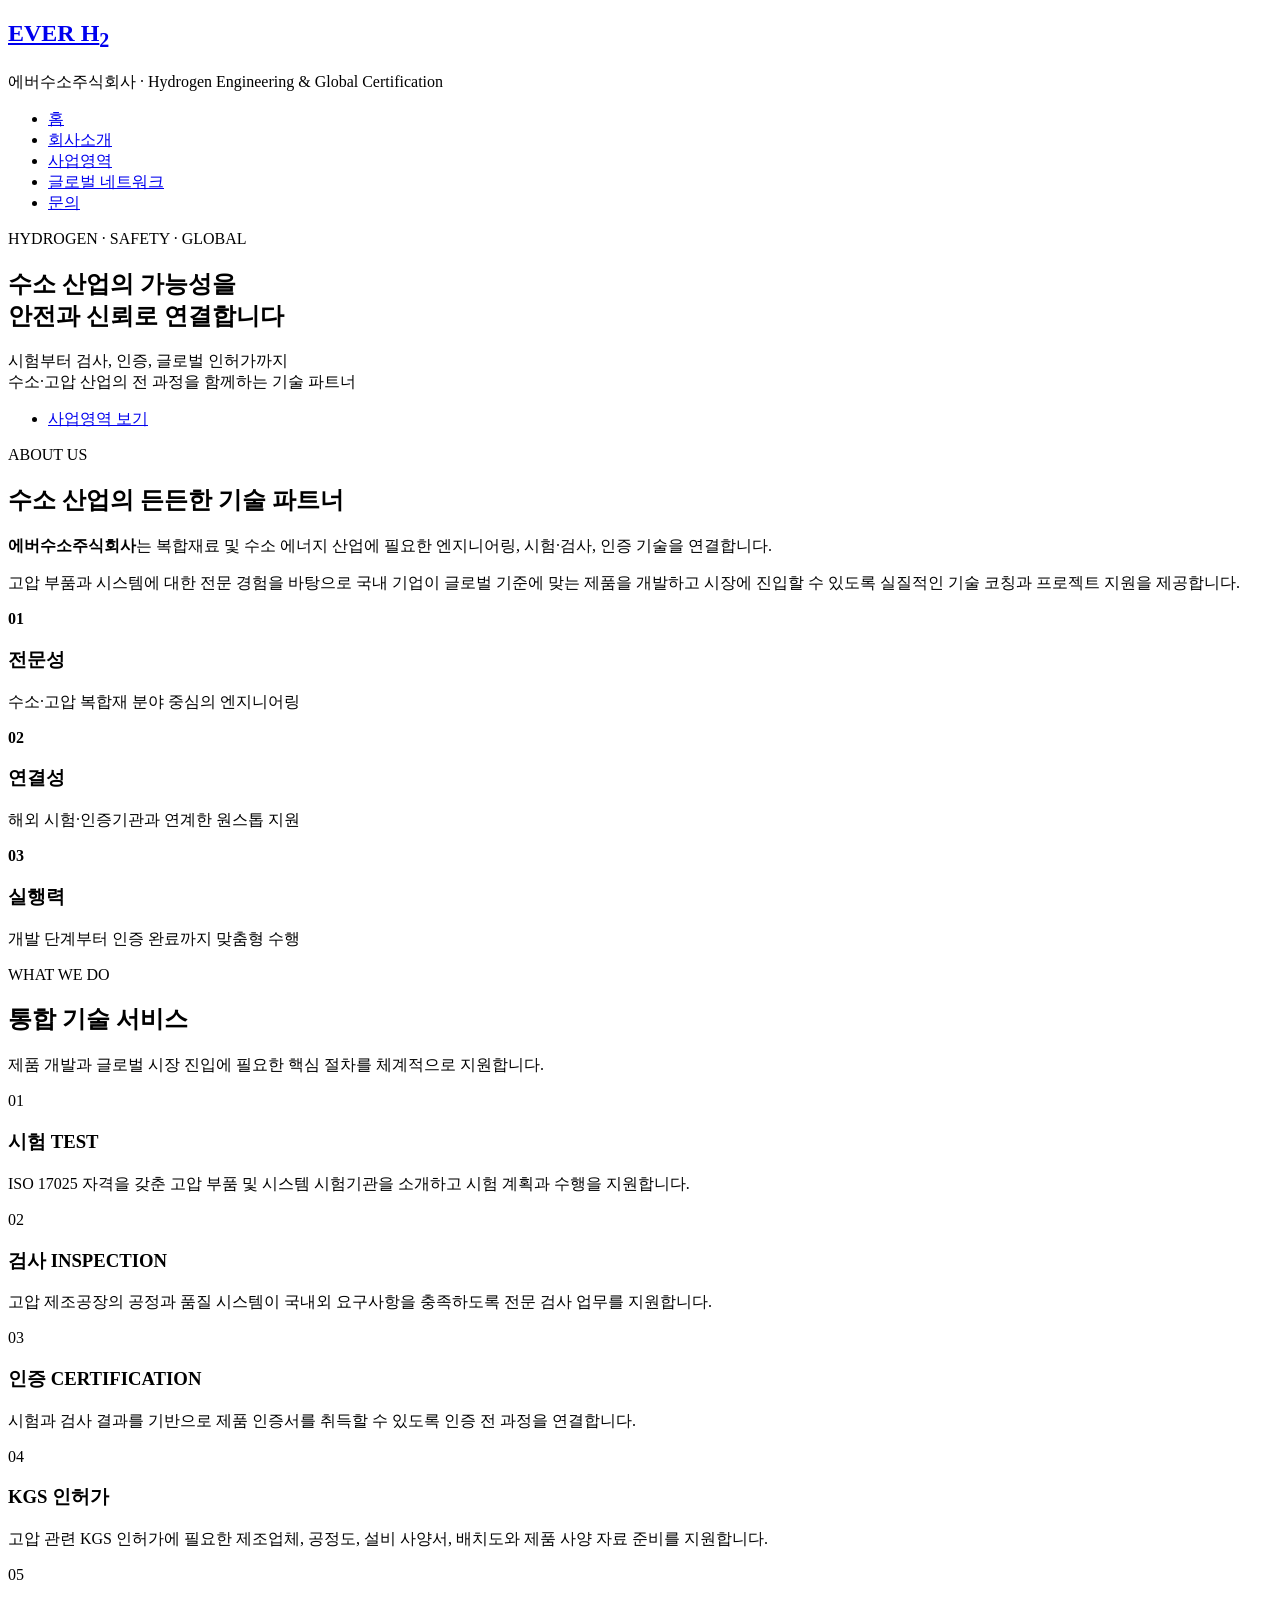
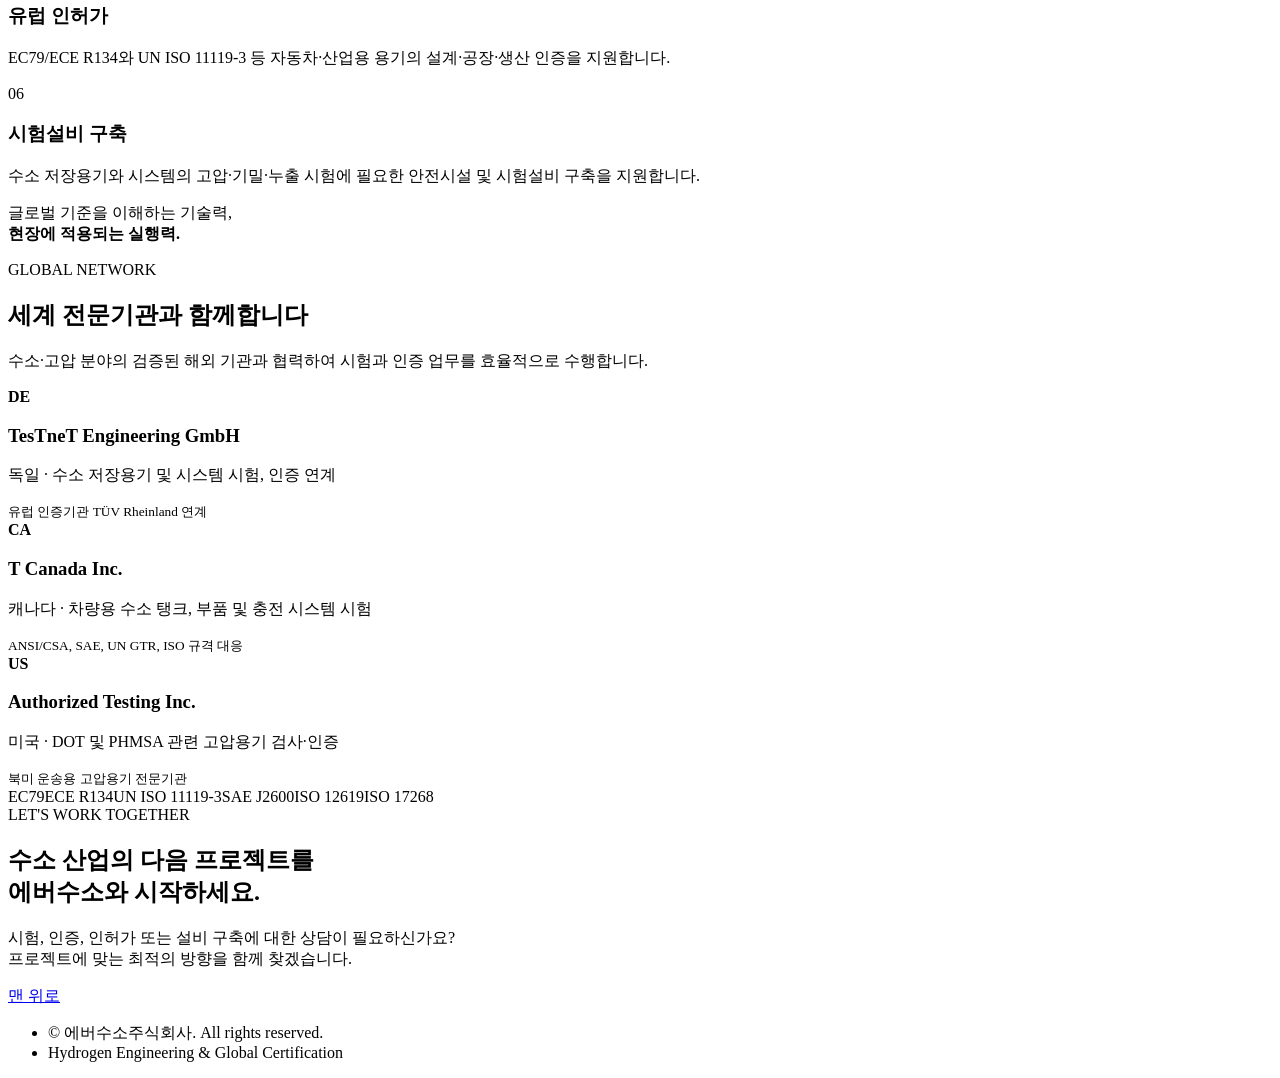
==== index.html @ e8018644 "Add files via upload" ====
<!DOCTYPE HTML>
<html lang="ko">
	<head>
		<title>에버수소주식회사 | 수소 산업 엔지니어링 파트너</title>
		<meta charset="utf-8" />
		<meta name="viewport" content="width=device-width, initial-scale=1, user-scalable=no" />
		<meta name="description" content="에버수소주식회사는 수소 및 고압 복합재 산업의 시험, 검사, 인증과 글로벌 인허가를 지원합니다." />
		<link rel="stylesheet" href="assets/css/main.css" />
		<link rel="stylesheet" href="assets/css/company.css" />
	</head>
	<body class="homepage is-preload">
		<div id="page-wrapper">
			<section id="header">
				<div class="container">
					<h1 id="logo"><a href="index.html">EVER H<sub>2</sub></a></h1>
					<p>에버수소주식회사 · Hydrogen Engineering &amp; Global Certification</p>
					<nav id="nav">
						<ul>
							<li><a class="icon solid fa-home" href="#header"><span>홈</span></a></li>
							<li><a class="icon solid fa-building" href="#about"><span>회사소개</span></a></li>
							<li><a class="icon solid fa-cogs" href="#services"><span>사업영역</span></a></li>
							<li><a class="icon solid fa-globe" href="#partners"><span>글로벌 네트워크</span></a></li>
							<li><a class="icon solid fa-envelope" href="#contact"><span>문의</span></a></li>
						</ul>
					</nav>
					<div class="hero-copy">
						<span class="eyebrow">HYDROGEN · SAFETY · GLOBAL</span>
						<h2>수소 산업의 가능성을<br /><strong>안전과 신뢰</strong>로 연결합니다</h2>
						<p>시험부터 검사, 인증, 글로벌 인허가까지<br />수소·고압 산업의 전 과정을 함께하는 기술 파트너</p>
						<ul class="actions"><li><a href="#services" class="button icon solid fa-arrow-down">사업영역 보기</a></li></ul>
					</div>
				</div>
			</section>

			<section id="about" class="company-section">
				<div class="container">
					<header class="section-title"><span>ABOUT US</span><h2>수소 산업의 든든한 기술 파트너</h2></header>
					<div class="about-grid">
						<div><p class="lead"><strong>에버수소주식회사</strong>는 복합재료 및 수소 에너지 산업에 필요한 엔지니어링, 시험·검사, 인증 기술을 연결합니다.</p><p>고압 부품과 시스템에 대한 전문 경험을 바탕으로 국내 기업이 글로벌 기준에 맞는 제품을 개발하고 시장에 진입할 수 있도록 실질적인 기술 코칭과 프로젝트 지원을 제공합니다.</p></div>
						<div class="value-list">
							<div><strong>01</strong><h3>전문성</h3><p>수소·고압 복합재 분야 중심의 엔지니어링</p></div>
							<div><strong>02</strong><h3>연결성</h3><p>해외 시험·인증기관과 연계한 원스톱 지원</p></div>
							<div><strong>03</strong><h3>실행력</h3><p>개발 단계부터 인증 완료까지 맞춤형 수행</p></div>
						</div>
					</div>
				</div>
			</section>

			<section id="services" class="company-section alt">
				<div class="container">
					<header class="section-title"><span>WHAT WE DO</span><h2>통합 기술 서비스</h2><p>제품 개발과 글로벌 시장 진입에 필요한 핵심 절차를 체계적으로 지원합니다.</p></header>
					<div class="service-grid">
						<article><i class="icon solid fa-flask"></i><span>01</span><h3>시험 TEST</h3><p>ISO 17025 자격을 갖춘 고압 부품 및 시스템 시험기관을 소개하고 시험 계획과 수행을 지원합니다.</p></article>
						<article><i class="icon solid fa-search"></i><span>02</span><h3>검사 INSPECTION</h3><p>고압 제조공장의 공정과 품질 시스템이 국내외 요구사항을 충족하도록 전문 검사 업무를 지원합니다.</p></article>
						<article><i class="icon solid fa-certificate"></i><span>03</span><h3>인증 CERTIFICATION</h3><p>시험과 검사 결과를 기반으로 제품 인증서를 취득할 수 있도록 인증 전 과정을 연결합니다.</p></article>
						<article><i class="icon solid fa-file-signature"></i><span>04</span><h3>KGS 인허가</h3><p>고압 관련 KGS 인허가에 필요한 제조업체, 공정도, 설비 사양서, 배치도와 제품 사양 자료 준비를 지원합니다.</p></article>
						<article><i class="icon solid fa-passport"></i><span>05</span><h3>유럽 인허가</h3><p>EC79/ECE R134와 UN ISO 11119-3 등 자동차·산업용 용기의 설계·공장·생산 인증을 지원합니다.</p></article>
						<article><i class="icon solid fa-industry"></i><span>06</span><h3>시험설비 구축</h3><p>수소 저장용기와 시스템의 고압·기밀·누출 시험에 필요한 안전시설 및 시험설비 구축을 지원합니다.</p></article>
					</div>
				</div>
			</section>

			<section id="banner"><div class="container"><p>글로벌 기준을 이해하는 기술력,<br /><strong>현장에 적용되는 실행력.</strong></p></div></section>

			<section id="partners" class="company-section">
				<div class="container">
					<header class="section-title"><span>GLOBAL NETWORK</span><h2>세계 전문기관과 함께합니다</h2><p>수소·고압 분야의 검증된 해외 기관과 협력하여 시험과 인증 업무를 효율적으로 수행합니다.</p></header>
					<div class="partner-grid">
						<article><b>DE</b><h3>TesTneT Engineering GmbH</h3><p>독일 · 수소 저장용기 및 시스템 시험, 인증 연계</p><small>유럽 인증기관 TÜV Rheinland 연계</small></article>
						<article><b>CA</b><h3>T Canada Inc.</h3><p>캐나다 · 차량용 수소 탱크, 부품 및 충전 시스템 시험</p><small>ANSI/CSA, SAE, UN GTR, ISO 규격 대응</small></article>
						<article><b>US</b><h3>Authorized Testing Inc.</h3><p>미국 · DOT 및 PHMSA 관련 고압용기 검사·인증</p><small>북미 운송용 고압용기 전문기관</small></article>
					</div>
					<div class="standards"><span>EC79</span><span>ECE R134</span><span>UN ISO 11119-3</span><span>SAE J2600</span><span>ISO 12619</span><span>ISO 17268</span></div>
				</div>
			</section>

			<section id="contact">
				<div class="container contact-box">
					<div><span class="eyebrow">LET'S WORK TOGETHER</span><h2>수소 산업의 다음 프로젝트를<br />에버수소와 시작하세요.</h2><p>시험, 인증, 인허가 또는 설비 구축에 대한 상담이 필요하신가요?<br />프로젝트에 맞는 최적의 방향을 함께 찾겠습니다.</p></div>
					<a href="#header" class="button icon solid fa-arrow-up">맨 위로</a>
				</div>
			</section>

			<section id="footer"><div id="copyright" class="container"><ul class="links"><li>&copy; 에버수소주식회사. All rights reserved.</li><li>Hydrogen Engineering &amp; Global Certification</li></ul></div></section>
		</div>
		<script src="assets/js/jquery.min.js"></script><script src="assets/js/jquery.dropotron.min.js"></script><script src="assets/js/browser.min.js"></script><script src="assets/js/breakpoints.min.js"></script><script src="assets/js/util.js"></script><script src="assets/js/main.js"></script>
	</body>
</html>
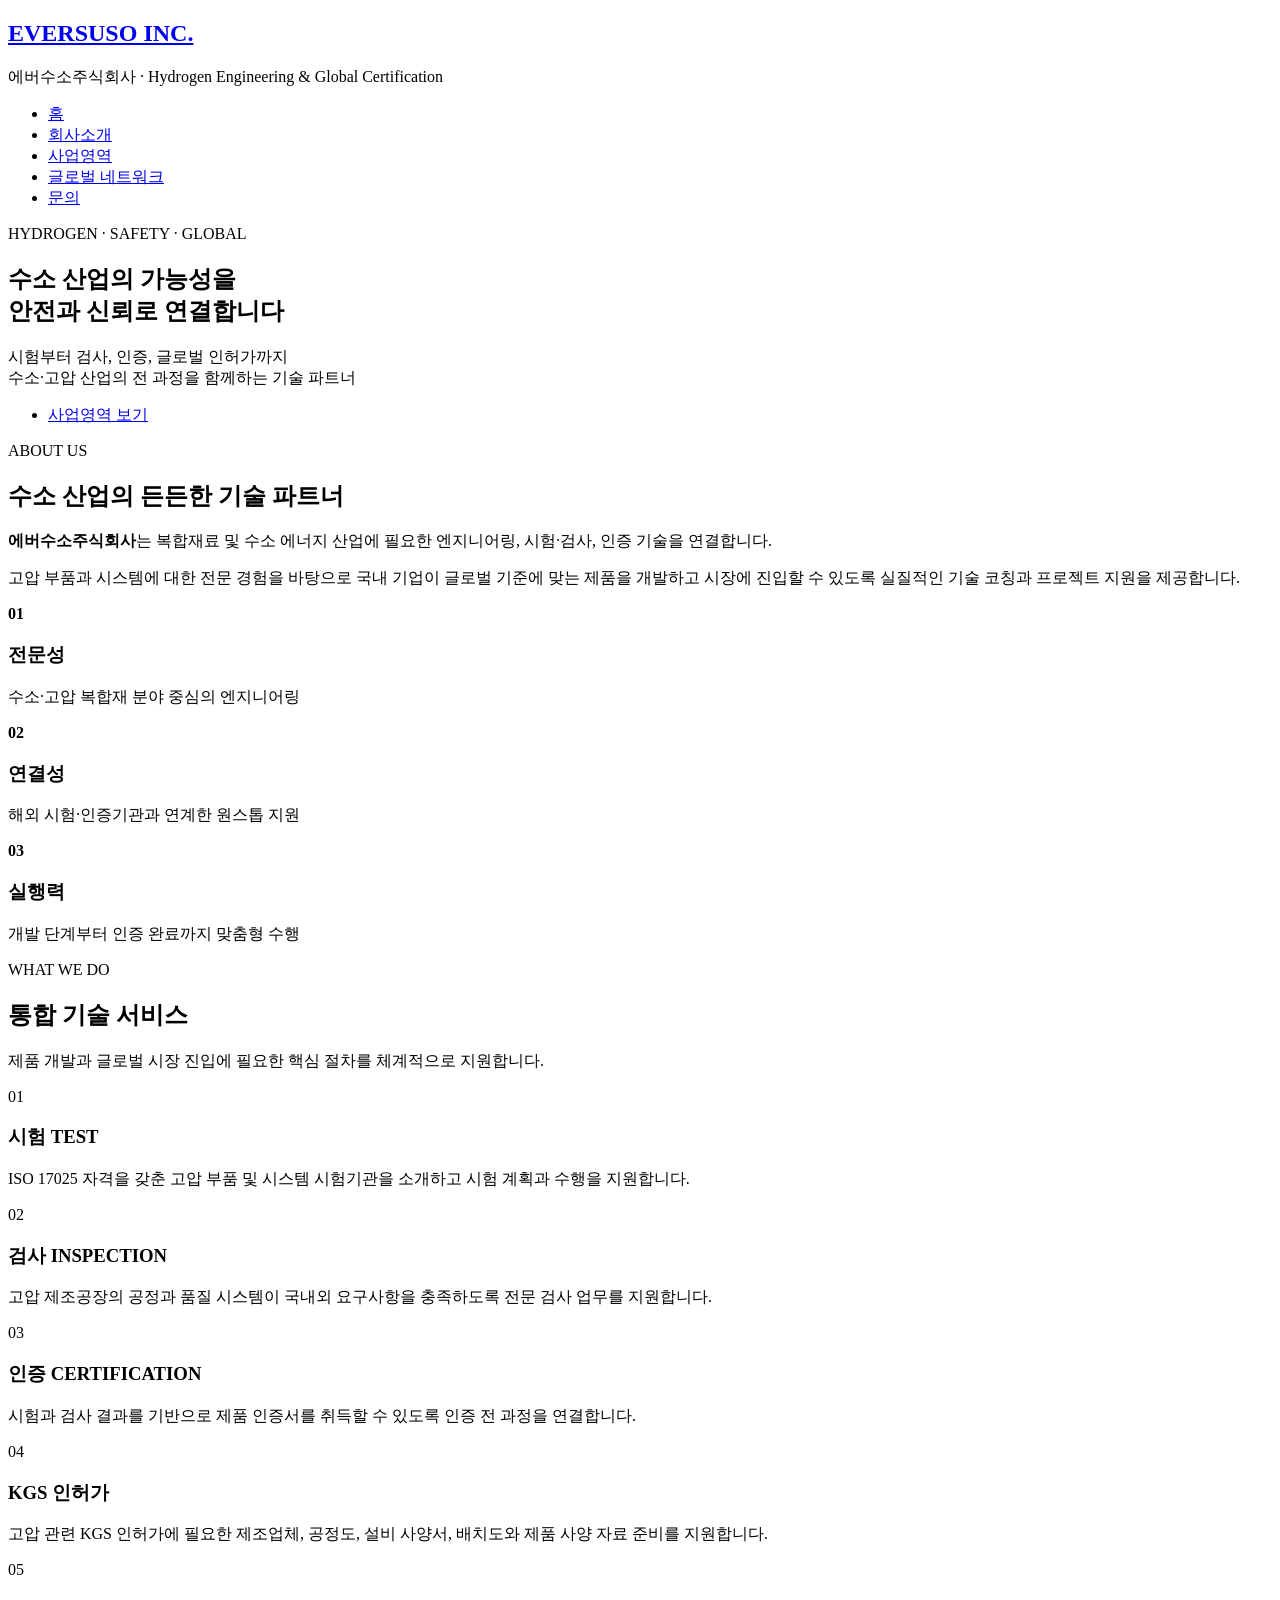
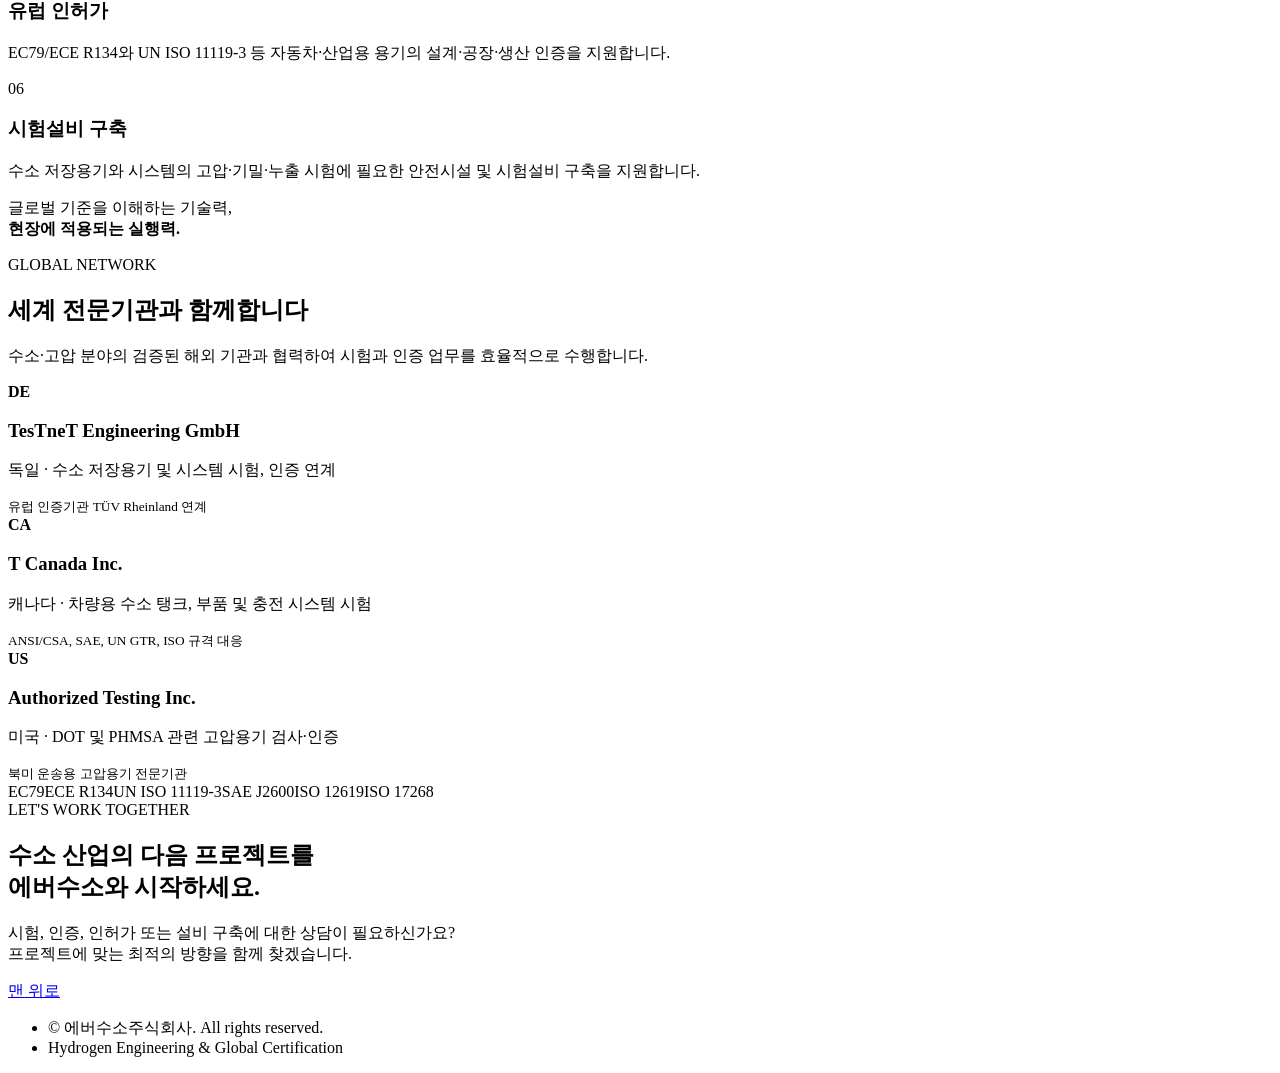
==== commit ef307883: "Add files via upload" ====
--- a/index.html
+++ b/index.html
@@ -7,12 +7,13 @@
 		<meta name="description" content="에버수소주식회사는 수소 및 고압 복합재 산업의 시험, 검사, 인증과 글로벌 인허가를 지원합니다." />
 		<link rel="stylesheet" href="assets/css/main.css" />
 		<link rel="stylesheet" href="assets/css/company.css" />
+		<link rel="stylesheet" href="assets/css/alignment.css" />
 	</head>
 	<body class="homepage is-preload">
 		<div id="page-wrapper">
 			<section id="header">
 				<div class="container">
-					<h1 id="logo"><a href="index.html">EVER H<sub>2</sub></a></h1>
+					<h1 id="logo"><a href="index.html">EVERSUSO INC.</a></h1>
 					<p>에버수소주식회사 · Hydrogen Engineering &amp; Global Certification</p>
 					<nav id="nav">
 						<ul>
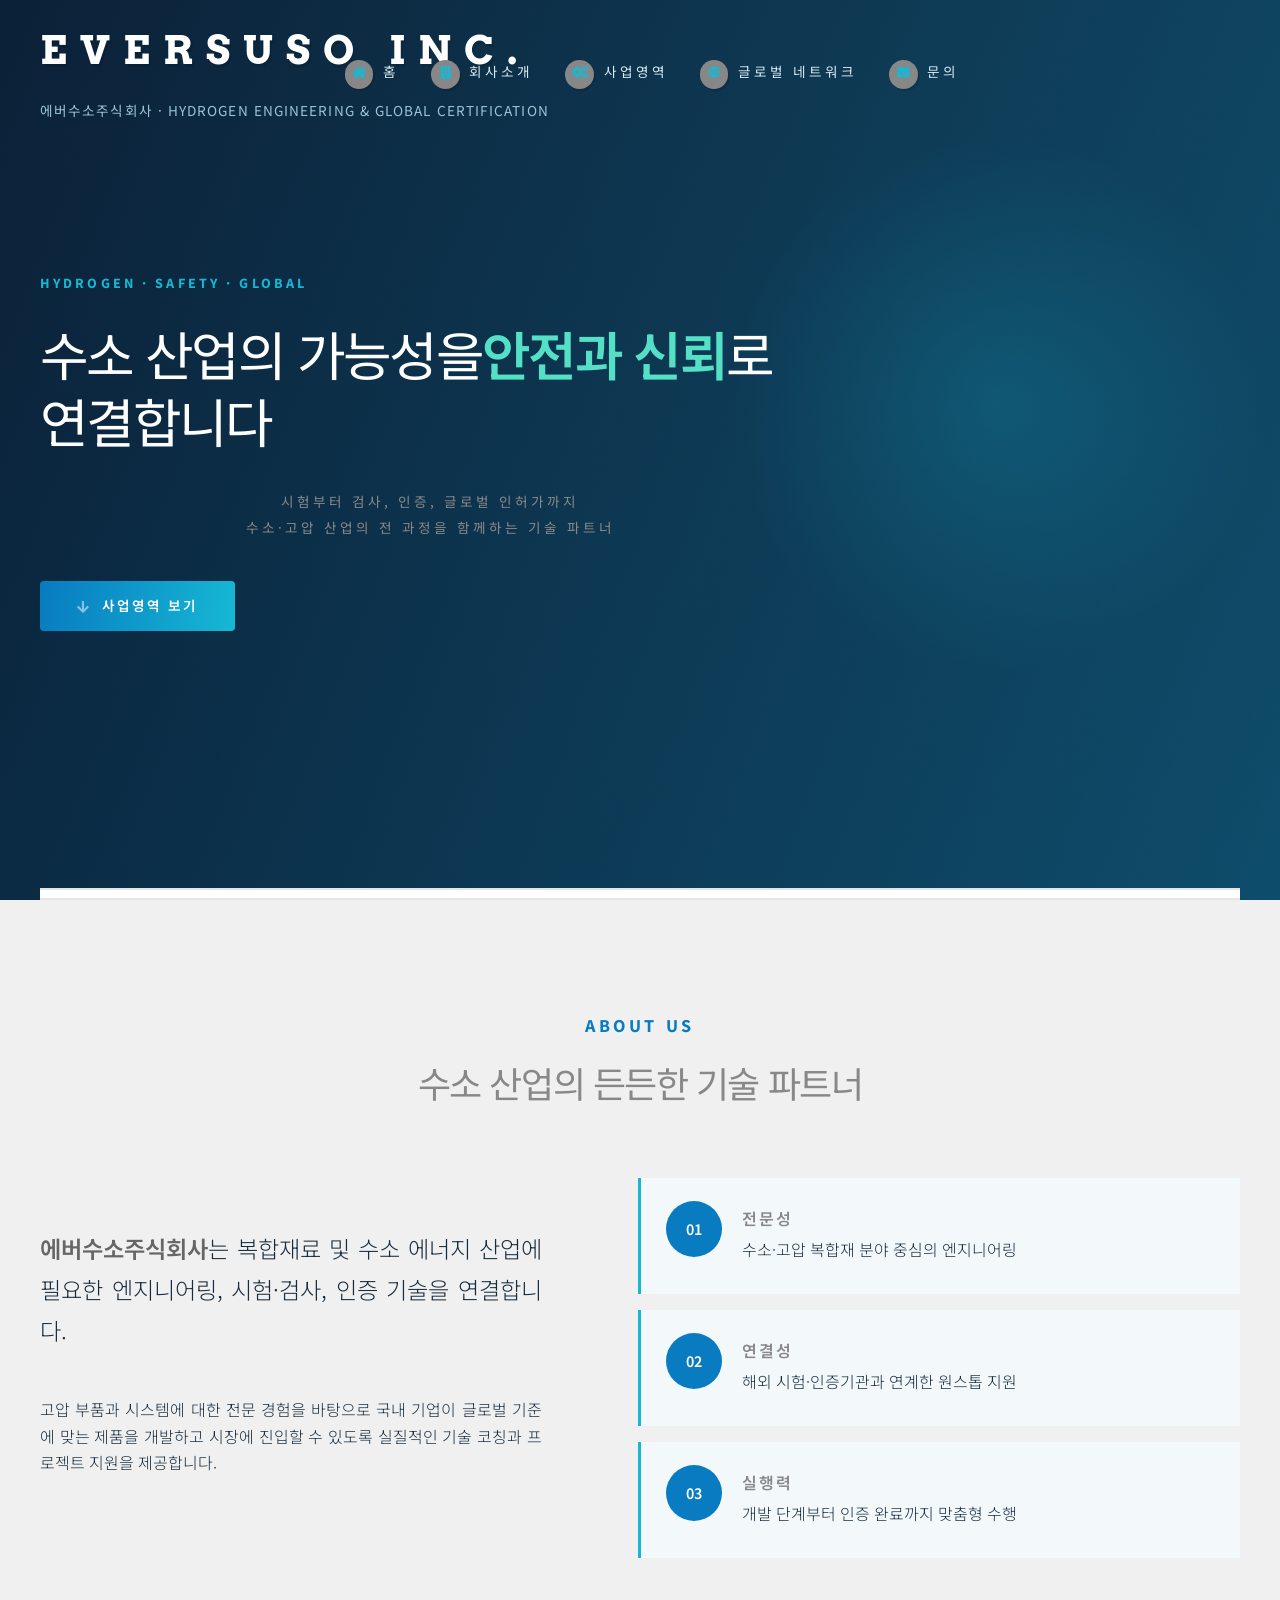
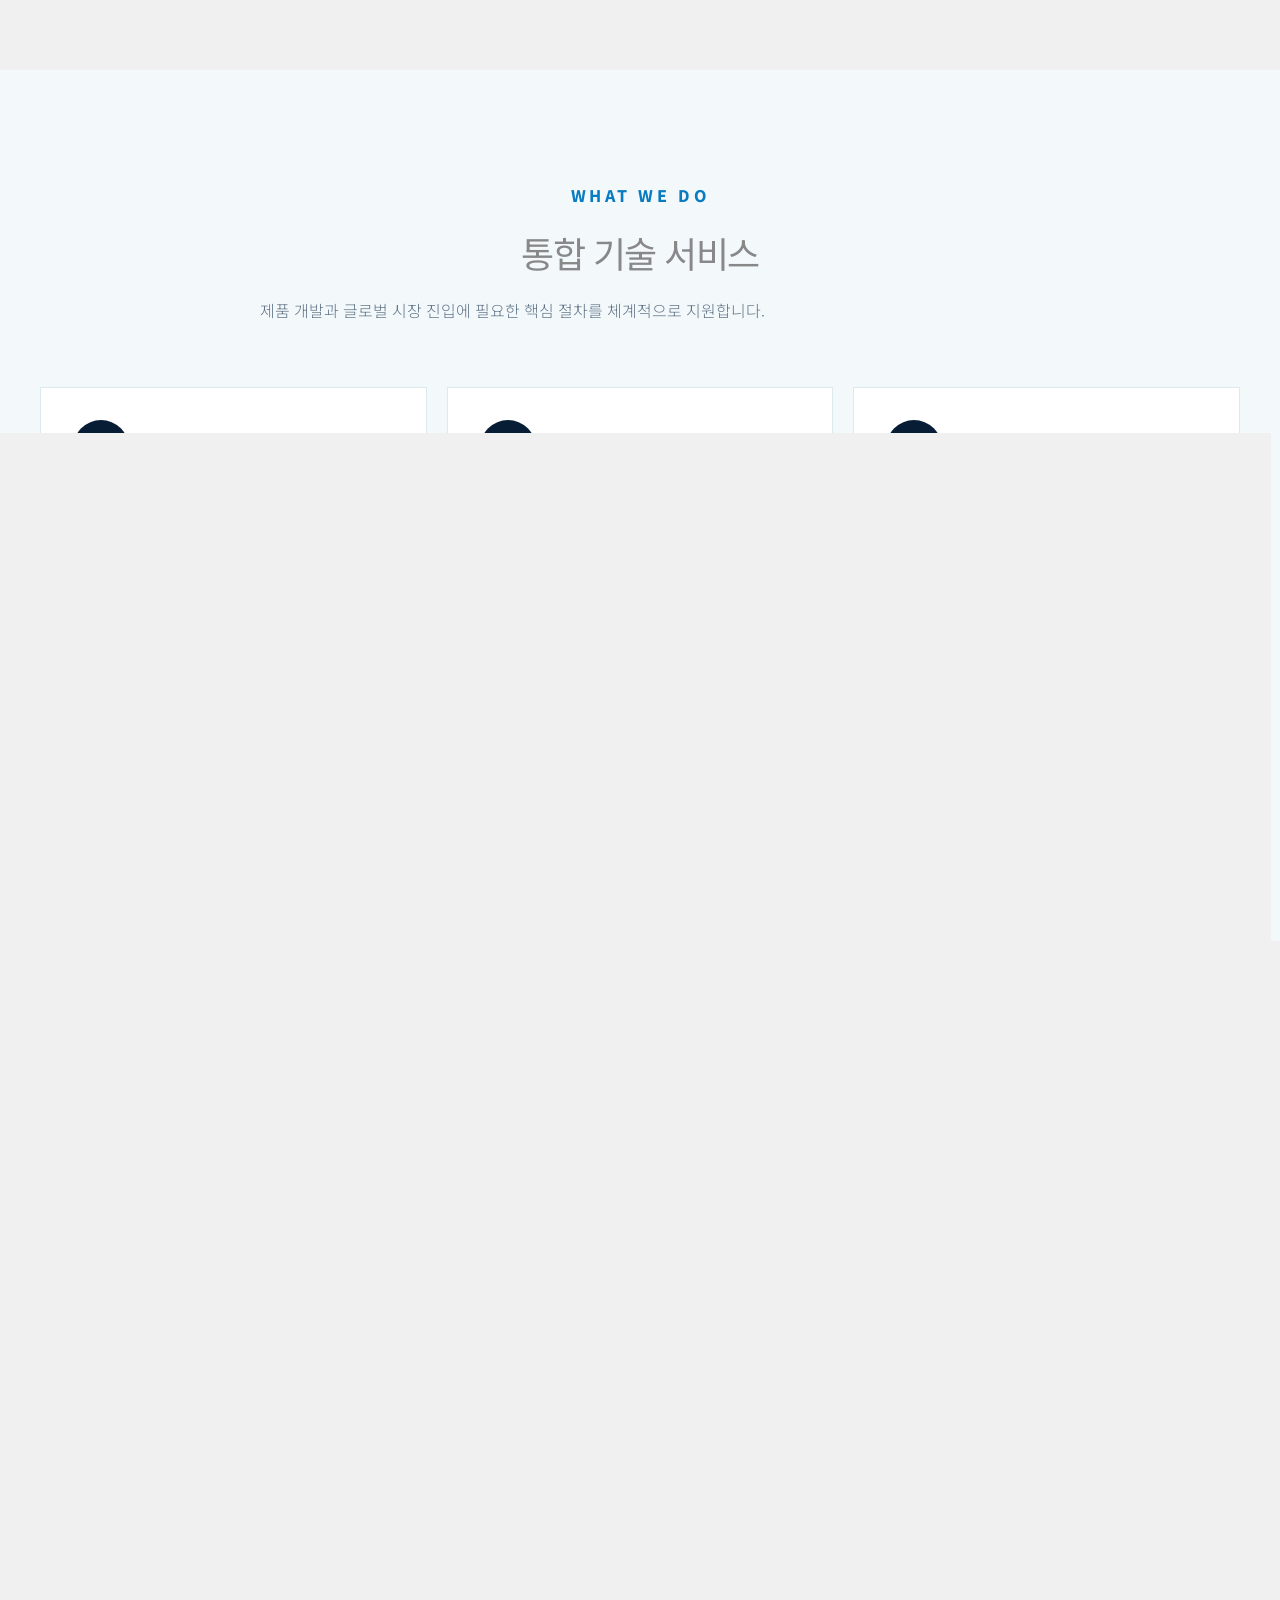
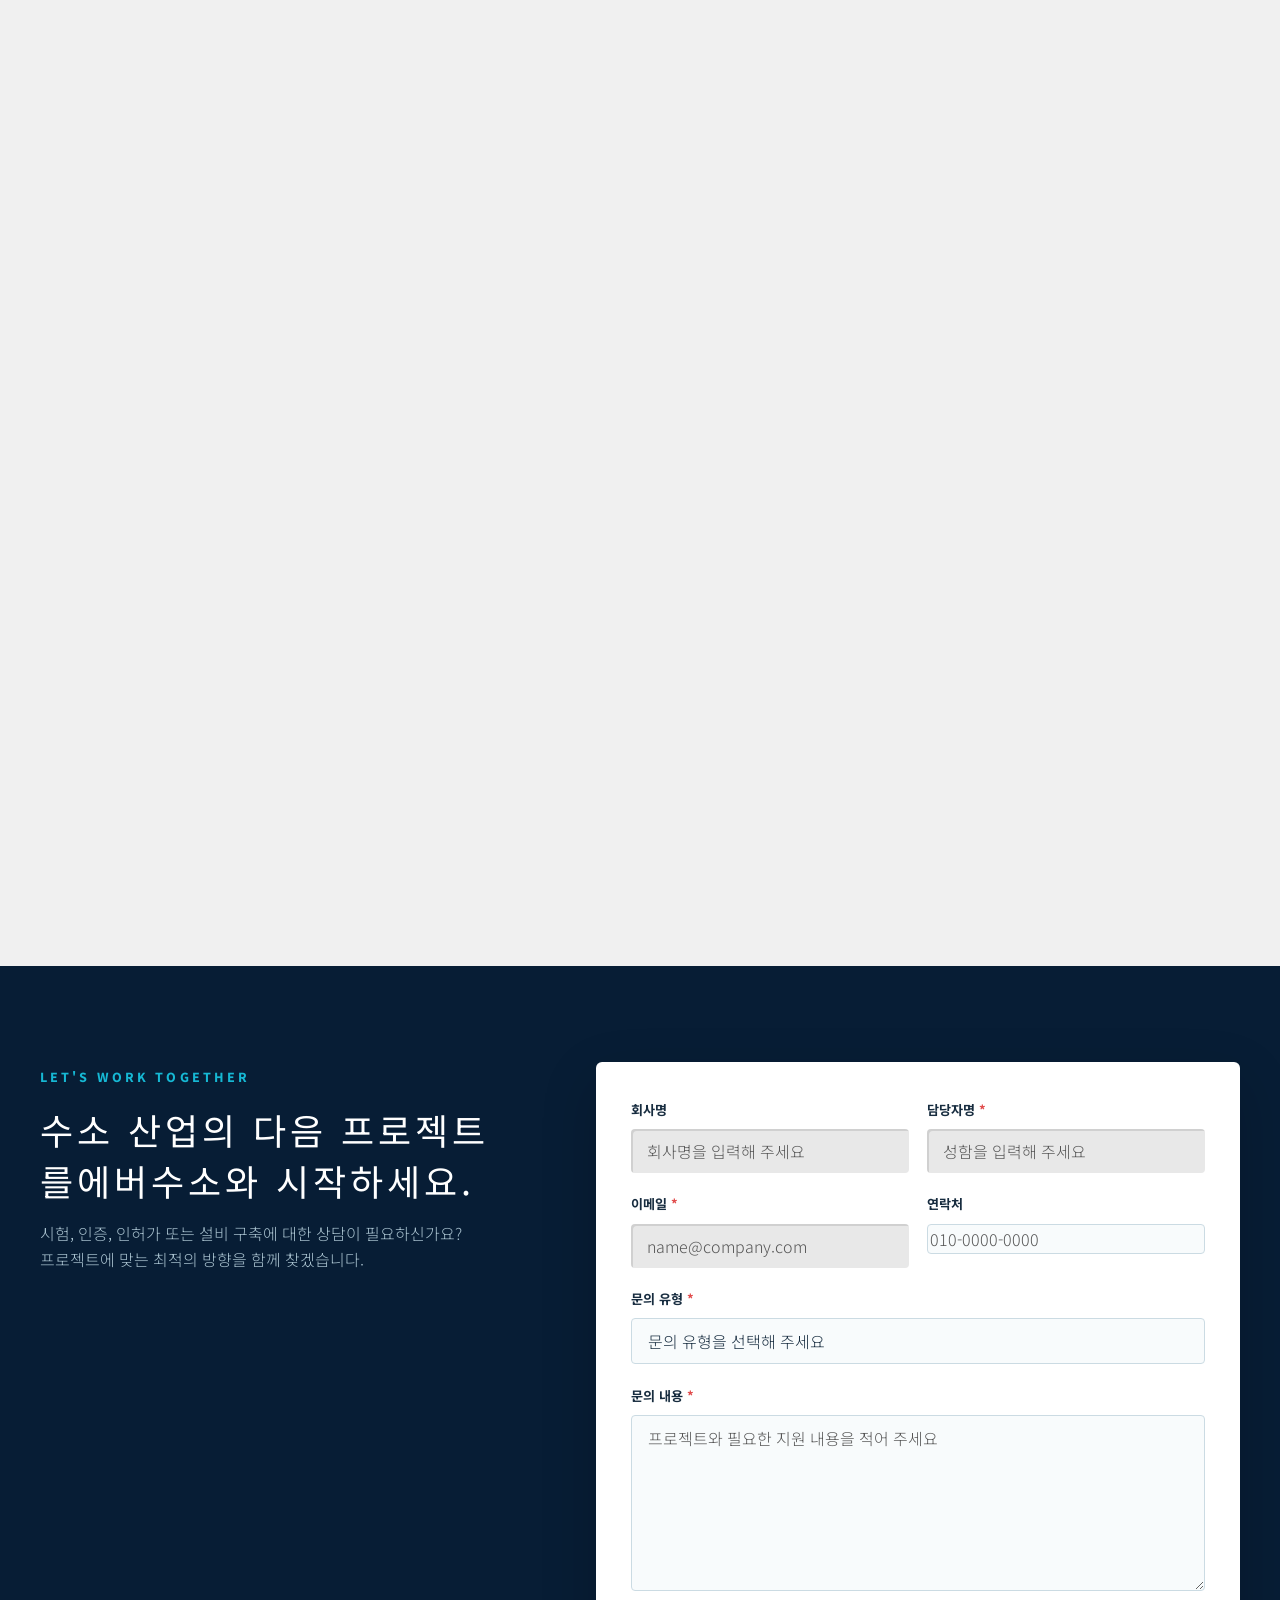
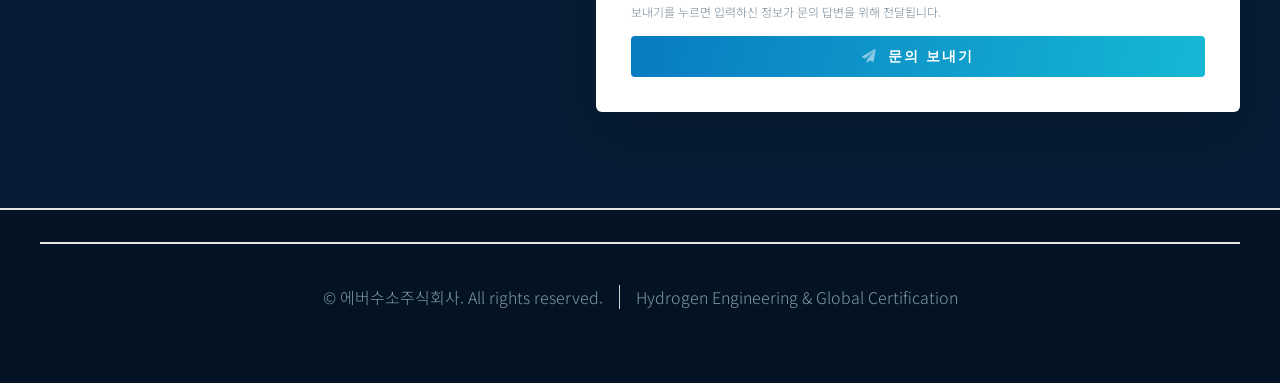
==== commit 0d9f03f9: "Add Formspree contact form" ====
--- a/index.html
+++ b/index.html
@@ -7,6 +7,7 @@
 		<meta name="description" content="에버수소주식회사는 수소 및 고압 복합재 산업의 시험, 검사, 인증과 글로벌 인허가를 지원합니다." />
 		<link rel="stylesheet" href="assets/css/main.css" />
 		<link rel="stylesheet" href="assets/css/company.css" />
+		<link rel="stylesheet" href="assets/css/contact.css" />
 		<link rel="stylesheet" href="assets/css/alignment.css" />
 	</head>
 	<body class="homepage is-preload">
@@ -77,8 +78,21 @@
 
 			<section id="contact">
 				<div class="container contact-box">
-					<div><span class="eyebrow">LET'S WORK TOGETHER</span><h2>수소 산업의 다음 프로젝트를<br />에버수소와 시작하세요.</h2><p>시험, 인증, 인허가 또는 설비 구축에 대한 상담이 필요하신가요?<br />프로젝트에 맞는 최적의 방향을 함께 찾겠습니다.</p></div>
-					<a href="#header" class="button icon solid fa-arrow-up">맨 위로</a>
+					<div class="contact-copy"><span class="eyebrow">LET'S WORK TOGETHER</span><h2>수소 산업의 다음 프로젝트를<br />에버수소와 시작하세요.</h2><p>시험, 인증, 인허가 또는 설비 구축에 대한 상담이 필요하신가요?<br />프로젝트에 맞는 최적의 방향을 함께 찾겠습니다.</p></div>
+					<form class="contact-form" action="https://formspree.io/f/xdendnne" method="POST">
+						<input type="hidden" name="_subject" value="에버수소 홈페이지 신규 문의" />
+						<div class="form-grid">
+							<div class="field"><label for="contact-company">회사명</label><input id="contact-company" type="text" name="company" autocomplete="organization" placeholder="회사명을 입력해 주세요" /></div>
+							<div class="field"><label for="contact-name">담당자명 <span>*</span></label><input id="contact-name" type="text" name="name" autocomplete="name" placeholder="성함을 입력해 주세요" required /></div>
+							<div class="field"><label for="contact-email">이메일 <span>*</span></label><input id="contact-email" type="email" name="email" autocomplete="email" placeholder="name@company.com" required /></div>
+							<div class="field"><label for="contact-phone">연락처</label><input id="contact-phone" type="tel" name="phone" autocomplete="tel" placeholder="010-0000-0000" /></div>
+							<div class="field full"><label for="contact-topic">문의 유형 <span>*</span></label><select id="contact-topic" name="topic" required><option value="" selected disabled>문의 유형을 선택해 주세요</option><option>시험·검사</option><option>인증</option><option>KGS 인허가</option><option>유럽·해외 인허가</option><option>시험설비 구축</option><option>기타</option></select></div>
+							<div class="field full"><label for="contact-message">문의 내용 <span>*</span></label><textarea id="contact-message" name="message" rows="6" placeholder="프로젝트와 필요한 지원 내용을 적어 주세요" required></textarea></div>
+						</div>
+						<input type="text" name="_gotcha" class="form-trap" tabindex="-1" autocomplete="off" aria-hidden="true" />
+						<p class="form-note">보내기를 누르면 입력하신 정보가 문의 답변을 위해 전달됩니다.</p>
+						<button type="submit" class="button icon solid fa-paper-plane">문의 보내기</button>
+					</form>
 				</div>
 			</section>
 
--- a/assets/css/main.css
+++ b/assets/css/main.css
@@ -0,0 +1,2705 @@
+@import url("fontawesome-all.min.css");
+@import url("https://fonts.googleapis.com/css?family=Source+Sans+Pro:300,400,600|Arvo:700");
+
+/*
+	Strongly Typed by HTML5 UP
+	html5up.net | @ajlkn
+	Free for personal and commercial use under the CCA 3.0 license (html5up.net/license)
+*/
+
+html, body, div, span, applet, object,
+iframe, h1, h2, h3, h4, h5, h6, p, blockquote,
+pre, a, abbr, acronym, address, big, cite,
+code, del, dfn, em, img, ins, kbd, q, s, samp,
+small, strike, strong, sub, sup, tt, var, b,
+u, i, center, dl, dt, dd, ol, ul, li, fieldset,
+form, label, legend, table, caption, tbody,
+tfoot, thead, tr, th, td, article, aside,
+canvas, details, embed, figure, figcaption,
+footer, header, hgroup, menu, nav, output, ruby,
+section, summary, time, mark, audio, video {
+	margin: 0;
+	padding: 0;
+	border: 0;
+	font-size: 100%;
+	font: inherit;
+	vertical-align: baseline;}
+
+article, aside, details, figcaption, figure,
+footer, header, hgroup, menu, nav, section {
+	display: block;}
+
+body {
+	line-height: 1;
+}
+
+ol, ul {
+	list-style: none;
+}
+
+blockquote, q {
+	quotes: none;
+}
+
+	blockquote:before, blockquote:after, q:before, q:after {
+		content: '';
+		content: none;
+	}
+
+table {
+	border-collapse: collapse;
+	border-spacing: 0;
+}
+
+body {
+	-webkit-text-size-adjust: none;
+}
+
+mark {
+	background-color: transparent;
+	color: inherit;
+}
+
+input::-moz-focus-inner {
+	border: 0;
+	padding: 0;
+}
+
+input, select, textarea {
+	-moz-appearance: none;
+	-webkit-appearance: none;
+	-ms-appearance: none;
+	appearance: none;
+}
+
+/* Basic */
+
+	html {
+		box-sizing: border-box;
+	}
+
+	*, *:before, *:after {
+		box-sizing: inherit;
+	}
+
+	body {
+		background: #f0f0f0;
+	}
+
+		body.is-preload *, body.is-preload *:before, body.is-preload *:after {
+			-moz-animation: none !important;
+			-webkit-animation: none !important;
+			-ms-animation: none !important;
+			animation: none !important;
+			-moz-transition: none !important;
+			-webkit-transition: none !important;
+			-ms-transition: none !important;
+			transition: none !important;
+		}
+
+	body, input, textarea, select {
+		font-family: 'Source Sans Pro';
+		font-weight: 300;
+		color: #777;
+		line-height: 1.65em;
+		font-size: 15pt;
+	}
+
+	h1, h2, h3, h4, h5, h6 {
+		font-weight: 600;
+		text-transform: uppercase;
+		color: #888;
+	}
+
+	h1 a, h2 a, h3 a, h4 a, h5 a, h6 a {
+		color: inherit;
+		text-decoration: none;
+		border: 0;
+	}
+
+	h2 {
+		font-size: 1.65em;
+		font-weight: 400;
+		letter-spacing: 4px;
+		margin: 0 0 1.5em 0;
+		line-height: 1.75em;
+	}
+
+	h3 {
+		font-size: 1em;
+		letter-spacing: 2px;
+		margin: 0 0 1.25em 0;
+	}
+
+	a {
+		-moz-transition: color 0.25s ease-in-out, border-bottom-color 0.25s ease-in-out;
+		-webkit-transition: color 0.25s ease-in-out, border-bottom-color 0.25s ease-in-out;
+		-ms-transition: color 0.25s ease-in-out, border-bottom-color 0.25s ease-in-out;
+		transition: color 0.25s ease-in-out, border-bottom-color 0.25s ease-in-out;
+		color: #666;
+		text-decoration: none;
+		border-bottom: solid 1px #ddd;
+	}
+
+		a strong {
+			-moz-transition: color 0.25s ease-in-out, border-bottom-color 0.25s ease-in-out;
+			-webkit-transition: color 0.25s ease-in-out, border-bottom-color 0.25s ease-in-out;
+			-ms-transition: color 0.25s ease-in-out, border-bottom-color 0.25s ease-in-out;
+			transition: color 0.25s ease-in-out, border-bottom-color 0.25s ease-in-out;
+		}
+
+		a:hover {
+			color: #ed786a;
+			border-bottom-color: rgba(255, 255, 255, 0);
+		}
+
+			a:hover strong {
+				color: #ed786a;
+			}
+
+	strong, b {
+		font-weight: 600;
+		color: #666;
+	}
+
+	em, i {
+		font-style: italic;
+	}
+
+	sub {
+		position: relative;
+		top: 0.5em;
+		font-size: 0.8em;
+	}
+
+	sup {
+		position: relative;
+		top: -0.5em;
+		font-size: 0.8em;
+	}
+
+	hr {
+		border: 0;
+		border-top: solid 1px #ddd;
+	}
+
+	blockquote {
+		border-left: solid 0.5em #ddd;
+		padding: 1em 0 1em 2em;
+		font-style: italic;
+	}
+
+	p {
+		text-align: justify;
+		margin-bottom: 2em;
+	}
+
+	ul, ol, dl, table, blockquote {
+		margin-bottom: 2em;
+	}
+
+	br.clear {
+		clear: both;
+	}
+
+/* Container */
+
+	.container {
+		margin: 0 auto;
+		max-width: 100%;
+		width: 70em;
+	}
+
+		@media screen and (max-width: 1680px) {
+
+			.container {
+				width: 68em;
+			}
+
+		}
+
+		@media screen and (max-width: 1280px) {
+
+			.container {
+				width: calc(100% - 80px);
+			}
+
+		}
+
+		@media screen and (max-width: 980px) {
+
+			.container {
+				width: calc(100% - 100px);
+			}
+
+		}
+
+		@media screen and (max-width: 736px) {
+
+			.container {
+				width: calc(100% - 40px);
+			}
+
+		}
+
+/* Row */
+
+	.row {
+		display: flex;
+		flex-wrap: wrap;
+		box-sizing: border-box;
+		align-items: stretch;
+	}
+
+		.row > * {
+			box-sizing: border-box;
+		}
+
+		.row.gtr-uniform > * > :last-child {
+			margin-bottom: 0;
+		}
+
+		.row.aln-left {
+			justify-content: flex-start;
+		}
+
+		.row.aln-center {
+			justify-content: center;
+		}
+
+		.row.aln-right {
+			justify-content: flex-end;
+		}
+
+		.row.aln-top {
+			align-items: flex-start;
+		}
+
+		.row.aln-middle {
+			align-items: center;
+		}
+
+		.row.aln-bottom {
+			align-items: flex-end;
+		}
+
+		.row > .imp {
+			order: -1;
+		}
+
+		.row > .col-1 {
+			width: 8.33333%;
+		}
+
+		.row > .off-1 {
+			margin-left: 8.33333%;
+		}
+
+		.row > .col-2 {
+			width: 16.66667%;
+		}
+
+		.row > .off-2 {
+			margin-left: 16.66667%;
+		}
+
+		.row > .col-3 {
+			width: 25%;
+		}
+
+		.row > .off-3 {
+			margin-left: 25%;
+		}
+
+		.row > .col-4 {
+			width: 33.33333%;
+		}
+
+		.row > .off-4 {
+			margin-left: 33.33333%;
+		}
+
+		.row > .col-5 {
+			width: 41.66667%;
+		}
+
+		.row > .off-5 {
+			margin-left: 41.66667%;
+		}
+
+		.row > .col-6 {
+			width: 50%;
+		}
+
+		.row > .off-6 {
+			margin-left: 50%;
+		}
+
+		.row > .col-7 {
+			width: 58.33333%;
+		}
+
+		.row > .off-7 {
+			margin-left: 58.33333%;
+		}
+
+		.row > .col-8 {
+			width: 66.66667%;
+		}
+
+		.row > .off-8 {
+			margin-left: 66.66667%;
+		}
+
+		.row > .col-9 {
+			width: 75%;
+		}
+
+		.row > .off-9 {
+			margin-left: 75%;
+		}
+
+		.row > .col-10 {
+			width: 83.33333%;
+		}
+
+		.row > .off-10 {
+			margin-left: 83.33333%;
+		}
+
+		.row > .col-11 {
+			width: 91.66667%;
+		}
+
+		.row > .off-11 {
+			margin-left: 91.66667%;
+		}
+
+		.row > .col-12 {
+			width: 100%;
+		}
+
+		.row > .off-12 {
+			margin-left: 100%;
+		}
+
+		.row.gtr-0 {
+			margin-top: 0px;
+			margin-left: 0px;
+		}
+
+			.row.gtr-0 > * {
+				padding: 0px 0 0 0px;
+			}
+
+			.row.gtr-0.gtr-uniform {
+				margin-top: 0px;
+			}
+
+				.row.gtr-0.gtr-uniform > * {
+					padding-top: 0px;
+				}
+
+		.row.gtr-25 {
+			margin-top: -12.5px;
+			margin-left: -12.5px;
+		}
+
+			.row.gtr-25 > * {
+				padding: 12.5px 0 0 12.5px;
+			}
+
+			.row.gtr-25.gtr-uniform {
+				margin-top: -12.5px;
+			}
+
+				.row.gtr-25.gtr-uniform > * {
+					padding-top: 12.5px;
+				}
+
+		.row.gtr-50 {
+			margin-top: -25px;
+			margin-left: -25px;
+		}
+
+			.row.gtr-50 > * {
+				padding: 25px 0 0 25px;
+			}
+
+			.row.gtr-50.gtr-uniform {
+				margin-top: -25px;
+			}
+
+				.row.gtr-50.gtr-uniform > * {
+					padding-top: 25px;
+				}
+
+		.row {
+			margin-top: -50px;
+			margin-left: -50px;
+		}
+
+			.row > * {
+				padding: 50px 0 0 50px;
+			}
+
+			.row.gtr-uniform {
+				margin-top: -50px;
+			}
+
+				.row.gtr-uniform > * {
+					padding-top: 50px;
+				}
+
+		.row.gtr-150 {
+			margin-top: -75px;
+			margin-left: -75px;
+		}
+
+			.row.gtr-150 > * {
+				padding: 75px 0 0 75px;
+			}
+
+			.row.gtr-150.gtr-uniform {
+				margin-top: -75px;
+			}
+
+				.row.gtr-150.gtr-uniform > * {
+					padding-top: 75px;
+				}
+
+		.row.gtr-200 {
+			margin-top: -100px;
+			margin-left: -100px;
+		}
+
+			.row.gtr-200 > * {
+				padding: 100px 0 0 100px;
+			}
+
+			.row.gtr-200.gtr-uniform {
+				margin-top: -100px;
+			}
+
+				.row.gtr-200.gtr-uniform > * {
+					padding-top: 100px;
+				}
+
+		@media screen and (max-width: 1680px) {
+
+			.row {
+				display: flex;
+				flex-wrap: wrap;
+				box-sizing: border-box;
+				align-items: stretch;
+			}
+
+				.row > * {
+					box-sizing: border-box;
+				}
+
+				.row.gtr-uniform > * > :last-child {
+					margin-bottom: 0;
+				}
+
+				.row.aln-left {
+					justify-content: flex-start;
+				}
+
+				.row.aln-center {
+					justify-content: center;
+				}
+
+				.row.aln-right {
+					justify-content: flex-end;
+				}
+
+				.row.aln-top {
+					align-items: flex-start;
+				}
+
+				.row.aln-middle {
+					align-items: center;
+				}
+
+				.row.aln-bottom {
+					align-items: flex-end;
+				}
+
+				.row > .imp-xlarge {
+					order: -1;
+				}
+
+				.row > .col-1-xlarge {
+					width: 8.33333%;
+				}
+
+				.row > .off-1-xlarge {
+					margin-left: 8.33333%;
+				}
+
+				.row > .col-2-xlarge {
+					width: 16.66667%;
+				}
+
+				.row > .off-2-xlarge {
+					margin-left: 16.66667%;
+				}
+
+				.row > .col-3-xlarge {
+					width: 25%;
+				}
+
+				.row > .off-3-xlarge {
+					margin-left: 25%;
+				}
+
+				.row > .col-4-xlarge {
+					width: 33.33333%;
+				}
+
+				.row > .off-4-xlarge {
+					margin-left: 33.33333%;
+				}
+
+				.row > .col-5-xlarge {
+					width: 41.66667%;
+				}
+
+				.row > .off-5-xlarge {
+					margin-left: 41.66667%;
+				}
+
+				.row > .col-6-xlarge {
+					width: 50%;
+				}
+
+				.row > .off-6-xlarge {
+					margin-left: 50%;
+				}
+
+				.row > .col-7-xlarge {
+					width: 58.33333%;
+				}
+
+				.row > .off-7-xlarge {
+					margin-left: 58.33333%;
+				}
+
+				.row > .col-8-xlarge {
+					width: 66.66667%;
+				}
+
+				.row > .off-8-xlarge {
+					margin-left: 66.66667%;
+				}
+
+				.row > .col-9-xlarge {
+					width: 75%;
+				}
+
+				.row > .off-9-xlarge {
+					margin-left: 75%;
+				}
+
+				.row > .col-10-xlarge {
+					width: 83.33333%;
+				}
+
+				.row > .off-10-xlarge {
+					margin-left: 83.33333%;
+				}
+
+				.row > .col-11-xlarge {
+					width: 91.66667%;
+				}
+
+				.row > .off-11-xlarge {
+					margin-left: 91.66667%;
+				}
+
+				.row > .col-12-xlarge {
+					width: 100%;
+				}
+
+				.row > .off-12-xlarge {
+					margin-left: 100%;
+				}
+
+				.row.gtr-0 {
+					margin-top: 0px;
+					margin-left: 0px;
+				}
+
+					.row.gtr-0 > * {
+						padding: 0px 0 0 0px;
+					}
+
+					.row.gtr-0.gtr-uniform {
+						margin-top: 0px;
+					}
+
+						.row.gtr-0.gtr-uniform > * {
+							padding-top: 0px;
+						}
+
+				.row.gtr-25 {
+					margin-top: -12.5px;
+					margin-left: -12.5px;
+				}
+
+					.row.gtr-25 > * {
+						padding: 12.5px 0 0 12.5px;
+					}
+
+					.row.gtr-25.gtr-uniform {
+						margin-top: -12.5px;
+					}
+
+						.row.gtr-25.gtr-uniform > * {
+							padding-top: 12.5px;
+						}
+
+				.row.gtr-50 {
+					margin-top: -25px;
+					margin-left: -25px;
+				}
+
+					.row.gtr-50 > * {
+						padding: 25px 0 0 25px;
+					}
+
+					.row.gtr-50.gtr-uniform {
+						margin-top: -25px;
+					}
+
+						.row.gtr-50.gtr-uniform > * {
+							padding-top: 25px;
+						}
+
+				.row {
+					margin-top: -50px;
+					margin-left: -50px;
+				}
+
+					.row > * {
+						padding: 50px 0 0 50px;
+					}
+
+					.row.gtr-uniform {
+						margin-top: -50px;
+					}
+
+						.row.gtr-uniform > * {
+							padding-top: 50px;
+						}
+
+				.row.gtr-150 {
+					margin-top: -75px;
+					margin-left: -75px;
+				}
+
+					.row.gtr-150 > * {
+						padding: 75px 0 0 75px;
+					}
+
+					.row.gtr-150.gtr-uniform {
+						margin-top: -75px;
+					}
+
+						.row.gtr-150.gtr-uniform > * {
+							padding-top: 75px;
+						}
+
+				.row.gtr-200 {
+					margin-top: -100px;
+					margin-left: -100px;
+				}
+
+					.row.gtr-200 > * {
+						padding: 100px 0 0 100px;
+					}
+
+					.row.gtr-200.gtr-uniform {
+						margin-top: -100px;
+					}
+
+						.row.gtr-200.gtr-uniform > * {
+							padding-top: 100px;
+						}
+
+		}
+
+		@media screen and (max-width: 1280px) {
+
+			.row {
+				display: flex;
+				flex-wrap: wrap;
+				box-sizing: border-box;
+				align-items: stretch;
+			}
+
+				.row > * {
+					box-sizing: border-box;
+				}
+
+				.row.gtr-uniform > * > :last-child {
+					margin-bottom: 0;
+				}
+
+				.row.aln-left {
+					justify-content: flex-start;
+				}
+
+				.row.aln-center {
+					justify-content: center;
+				}
+
+				.row.aln-right {
+					justify-content: flex-end;
+				}
+
+				.row.aln-top {
+					align-items: flex-start;
+				}
+
+				.row.aln-middle {
+					align-items: center;
+				}
+
+				.row.aln-bottom {
+					align-items: flex-end;
+				}
+
+				.row > .imp-large {
+					order: -1;
+				}
+
+				.row > .col-1-large {
+					width: 8.33333%;
+				}
+
+				.row > .off-1-large {
+					margin-left: 8.33333%;
+				}
+
+				.row > .col-2-large {
+					width: 16.66667%;
+				}
+
+				.row > .off-2-large {
+					margin-left: 16.66667%;
+				}
+
+				.row > .col-3-large {
+					width: 25%;
+				}
+
+				.row > .off-3-large {
+					margin-left: 25%;
+				}
+
+				.row > .col-4-large {
+					width: 33.33333%;
+				}
+
+				.row > .off-4-large {
+					margin-left: 33.33333%;
+				}
+
+				.row > .col-5-large {
+					width: 41.66667%;
+				}
+
+				.row > .off-5-large {
+					margin-left: 41.66667%;
+				}
+
+				.row > .col-6-large {
+					width: 50%;
+				}
+
+				.row > .off-6-large {
+					margin-left: 50%;
+				}
+
+				.row > .col-7-large {
+					width: 58.33333%;
+				}
+
+				.row > .off-7-large {
+					margin-left: 58.33333%;
+				}
+
+				.row > .col-8-large {
+					width: 66.66667%;
+				}
+
+				.row > .off-8-large {
+					margin-left: 66.66667%;
+				}
+
+				.row > .col-9-large {
+					width: 75%;
+				}
+
+				.row > .off-9-large {
+					margin-left: 75%;
+				}
+
+				.row > .col-10-large {
+					width: 83.33333%;
+				}
+
+				.row > .off-10-large {
+					margin-left: 83.33333%;
+				}
+
+				.row > .col-11-large {
+					width: 91.66667%;
+				}
+
+				.row > .off-11-large {
+					margin-left: 91.66667%;
+				}
+
+				.row > .col-12-large {
+					width: 100%;
+				}
+
+				.row > .off-12-large {
+					margin-left: 100%;
+				}
+
+				.row.gtr-0 {
+					margin-top: 0px;
+					margin-left: 0px;
+				}
+
+					.row.gtr-0 > * {
+						padding: 0px 0 0 0px;
+					}
+
+					.row.gtr-0.gtr-uniform {
+						margin-top: 0px;
+					}
+
+						.row.gtr-0.gtr-uniform > * {
+							padding-top: 0px;
+						}
+
+				.row.gtr-25 {
+					margin-top: -10px;
+					margin-left: -10px;
+				}
+
+					.row.gtr-25 > * {
+						padding: 10px 0 0 10px;
+					}
+
+					.row.gtr-25.gtr-uniform {
+						margin-top: -10px;
+					}
+
+						.row.gtr-25.gtr-uniform > * {
+							padding-top: 10px;
+						}
+
+				.row.gtr-50 {
+					margin-top: -20px;
+					margin-left: -20px;
+				}
+
+					.row.gtr-50 > * {
+						padding: 20px 0 0 20px;
+					}
+
+					.row.gtr-50.gtr-uniform {
+						margin-top: -20px;
+					}
+
+						.row.gtr-50.gtr-uniform > * {
+							padding-top: 20px;
+						}
+
+				.row {
+					margin-top: -40px;
+					margin-left: -40px;
+				}
+
+					.row > * {
+						padding: 40px 0 0 40px;
+					}
+
+					.row.gtr-uniform {
+						margin-top: -40px;
+					}
+
+						.row.gtr-uniform > * {
+							padding-top: 40px;
+						}
+
+				.row.gtr-150 {
+					margin-top: -60px;
+					margin-left: -60px;
+				}
+
+					.row.gtr-150 > * {
+						padding: 60px 0 0 60px;
+					}
+
+					.row.gtr-150.gtr-uniform {
+						margin-top: -60px;
+					}
+
+						.row.gtr-150.gtr-uniform > * {
+							padding-top: 60px;
+						}
+
+				.row.gtr-200 {
+					margin-top: -80px;
+					margin-left: -80px;
+				}
+
+					.row.gtr-200 > * {
+						padding: 80px 0 0 80px;
+					}
+
+					.row.gtr-200.gtr-uniform {
+						margin-top: -80px;
+					}
+
+						.row.gtr-200.gtr-uniform > * {
+							padding-top: 80px;
+						}
+
+		}
+
+		@media screen and (max-width: 980px) {
+
+			.row {
+				display: flex;
+				flex-wrap: wrap;
+				box-sizing: border-box;
+				align-items: stretch;
+			}
+
+				.row > * {
+					box-sizing: border-box;
+				}
+
+				.row.gtr-uniform > * > :last-child {
+					margin-bottom: 0;
+				}
+
+				.row.aln-left {
+					justify-content: flex-start;
+				}
+
+				.row.aln-center {
+					justify-content: center;
+				}
+
+				.row.aln-right {
+					justify-content: flex-end;
+				}
+
+				.row.aln-top {
+					align-items: flex-start;
+				}
+
+				.row.aln-middle {
+					align-items: center;
+				}
+
+				.row.aln-bottom {
+					align-items: flex-end;
+				}
+
+				.row > .imp-medium {
+					order: -1;
+				}
+
+				.row > .col-1-medium {
+					width: 8.33333%;
+				}
+
+				.row > .off-1-medium {
+					margin-left: 8.33333%;
+				}
+
+				.row > .col-2-medium {
+					width: 16.66667%;
+				}
+
+				.row > .off-2-medium {
+					margin-left: 16.66667%;
+				}
+
+				.row > .col-3-medium {
+					width: 25%;
+				}
+
+				.row > .off-3-medium {
+					margin-left: 25%;
+				}
+
+				.row > .col-4-medium {
+					width: 33.33333%;
+				}
+
+				.row > .off-4-medium {
+					margin-left: 33.33333%;
+				}
+
+				.row > .col-5-medium {
+					width: 41.66667%;
+				}
+
+				.row > .off-5-medium {
+					margin-left: 41.66667%;
+				}
+
+				.row > .col-6-medium {
+					width: 50%;
+				}
+
+				.row > .off-6-medium {
+					margin-left: 50%;
+				}
+
+				.row > .col-7-medium {
+					width: 58.33333%;
+				}
+
+				.row > .off-7-medium {
+					margin-left: 58.33333%;
+				}
+
+				.row > .col-8-medium {
+					width: 66.66667%;
+				}
+
+				.row > .off-8-medium {
+					margin-left: 66.66667%;
+				}
+
+				.row > .col-9-medium {
+					width: 75%;
+				}
+
+				.row > .off-9-medium {
+					margin-left: 75%;
+				}
+
+				.row > .col-10-medium {
+					width: 83.33333%;
+				}
+
+				.row > .off-10-medium {
+					margin-left: 83.33333%;
+				}
+
+				.row > .col-11-medium {
+					width: 91.66667%;
+				}
+
+				.row > .off-11-medium {
+					margin-left: 91.66667%;
+				}
+
+				.row > .col-12-medium {
+					width: 100%;
+				}
+
+				.row > .off-12-medium {
+					margin-left: 100%;
+				}
+
+				.row.gtr-0 {
+					margin-top: 0px;
+					margin-left: 0px;
+				}
+
+					.row.gtr-0 > * {
+						padding: 0px 0 0 0px;
+					}
+
+					.row.gtr-0.gtr-uniform {
+						margin-top: 0px;
+					}
+
+						.row.gtr-0.gtr-uniform > * {
+							padding-top: 0px;
+						}
+
+				.row.gtr-25 {
+					margin-top: -12.5px;
+					margin-left: -12.5px;
+				}
+
+					.row.gtr-25 > * {
+						padding: 12.5px 0 0 12.5px;
+					}
+
+					.row.gtr-25.gtr-uniform {
+						margin-top: -12.5px;
+					}
+
+						.row.gtr-25.gtr-uniform > * {
+							padding-top: 12.5px;
+						}
+
+				.row.gtr-50 {
+					margin-top: -25px;
+					margin-left: -25px;
+				}
+
+					.row.gtr-50 > * {
+						padding: 25px 0 0 25px;
+					}
+
+					.row.gtr-50.gtr-uniform {
+						margin-top: -25px;
+					}
+
+						.row.gtr-50.gtr-uniform > * {
+							padding-top: 25px;
+						}
+
+				.row {
+					margin-top: -50px;
+					margin-left: -50px;
+				}
+
+					.row > * {
+						padding: 50px 0 0 50px;
+					}
+
+					.row.gtr-uniform {
+						margin-top: -50px;
+					}
+
+						.row.gtr-uniform > * {
+							padding-top: 50px;
+						}
+
+				.row.gtr-150 {
+					margin-top: -75px;
+					margin-left: -75px;
+				}
+
+					.row.gtr-150 > * {
+						padding: 75px 0 0 75px;
+					}
+
+					.row.gtr-150.gtr-uniform {
+						margin-top: -75px;
+					}
+
+						.row.gtr-150.gtr-uniform > * {
+							padding-top: 75px;
+						}
+
+				.row.gtr-200 {
+					margin-top: -100px;
+					margin-left: -100px;
+				}
+
+					.row.gtr-200 > * {
+						padding: 100px 0 0 100px;
+					}
+
+					.row.gtr-200.gtr-uniform {
+						margin-top: -100px;
+					}
+
+						.row.gtr-200.gtr-uniform > * {
+							padding-top: 100px;
+						}
+
+		}
+
+		@media screen and (max-width: 736px) {
+
+			.row {
+				display: flex;
+				flex-wrap: wrap;
+				box-sizing: border-box;
+				align-items: stretch;
+			}
+
+				.row > * {
+					box-sizing: border-box;
+				}
+
+				.row.gtr-uniform > * > :last-child {
+					margin-bottom: 0;
+				}
+
+				.row.aln-left {
+					justify-content: flex-start;
+				}
+
+				.row.aln-center {
+					justify-content: center;
+				}
+
+				.row.aln-right {
+					justify-content: flex-end;
+				}
+
+				.row.aln-top {
+					align-items: flex-start;
+				}
+
+				.row.aln-middle {
+					align-items: center;
+				}
+
+				.row.aln-bottom {
+					align-items: flex-end;
+				}
+
+				.row > .imp-small {
+					order: -1;
+				}
+
+				.row > .col-1-small {
+					width: 8.33333%;
+				}
+
+				.row > .off-1-small {
+					margin-left: 8.33333%;
+				}
+
+				.row > .col-2-small {
+					width: 16.66667%;
+				}
+
+				.row > .off-2-small {
+					margin-left: 16.66667%;
+				}
+
+				.row > .col-3-small {
+					width: 25%;
+				}
+
+				.row > .off-3-small {
+					margin-left: 25%;
+				}
+
+				.row > .col-4-small {
+					width: 33.33333%;
+				}
+
+				.row > .off-4-small {
+					margin-left: 33.33333%;
+				}
+
+				.row > .col-5-small {
+					width: 41.66667%;
+				}
+
+				.row > .off-5-small {
+					margin-left: 41.66667%;
+				}
+
+				.row > .col-6-small {
+					width: 50%;
+				}
+
+				.row > .off-6-small {
+					margin-left: 50%;
+				}
+
+				.row > .col-7-small {
+					width: 58.33333%;
+				}
+
+				.row > .off-7-small {
+					margin-left: 58.33333%;
+				}
+
+				.row > .col-8-small {
+					width: 66.66667%;
+				}
+
+				.row > .off-8-small {
+					margin-left: 66.66667%;
+				}
+
+				.row > .col-9-small {
+					width: 75%;
+				}
+
+				.row > .off-9-small {
+					margin-left: 75%;
+				}
+
+				.row > .col-10-small {
+					width: 83.33333%;
+				}
+
+				.row > .off-10-small {
+					margin-left: 83.33333%;
+				}
+
+				.row > .col-11-small {
+					width: 91.66667%;
+				}
+
+				.row > .off-11-small {
+					margin-left: 91.66667%;
+				}
+
+				.row > .col-12-small {
+					width: 100%;
+				}
+
+				.row > .off-12-small {
+					margin-left: 100%;
+				}
+
+				.row.gtr-0 {
+					margin-top: 0px;
+					margin-left: 0px;
+				}
+
+					.row.gtr-0 > * {
+						padding: 0px 0 0 0px;
+					}
+
+					.row.gtr-0.gtr-uniform {
+						margin-top: 0px;
+					}
+
+						.row.gtr-0.gtr-uniform > * {
+							padding-top: 0px;
+						}
+
+				.row.gtr-25 {
+					margin-top: -7.5px;
+					margin-left: -7.5px;
+				}
+
+					.row.gtr-25 > * {
+						padding: 7.5px 0 0 7.5px;
+					}
+
+					.row.gtr-25.gtr-uniform {
+						margin-top: -7.5px;
+					}
+
+						.row.gtr-25.gtr-uniform > * {
+							padding-top: 7.5px;
+						}
+
+				.row.gtr-50 {
+					margin-top: -15px;
+					margin-left: -15px;
+				}
+
+					.row.gtr-50 > * {
+						padding: 15px 0 0 15px;
+					}
+
+					.row.gtr-50.gtr-uniform {
+						margin-top: -15px;
+					}
+
+						.row.gtr-50.gtr-uniform > * {
+							padding-top: 15px;
+						}
+
+				.row {
+					margin-top: -30px;
+					margin-left: -30px;
+				}
+
+					.row > * {
+						padding: 30px 0 0 30px;
+					}
+
+					.row.gtr-uniform {
+						margin-top: -30px;
+					}
+
+						.row.gtr-uniform > * {
+							padding-top: 30px;
+						}
+
+				.row.gtr-150 {
+					margin-top: -45px;
+					margin-left: -45px;
+				}
+
+					.row.gtr-150 > * {
+						padding: 45px 0 0 45px;
+					}
+
+					.row.gtr-150.gtr-uniform {
+						margin-top: -45px;
+					}
+
+						.row.gtr-150.gtr-uniform > * {
+							padding-top: 45px;
+						}
+
+				.row.gtr-200 {
+					margin-top: -60px;
+					margin-left: -60px;
+				}
+
+					.row.gtr-200 > * {
+						padding: 60px 0 0 60px;
+					}
+
+					.row.gtr-200.gtr-uniform {
+						margin-top: -60px;
+					}
+
+						.row.gtr-200.gtr-uniform > * {
+							padding-top: 60px;
+						}
+
+		}
+
+/* Sections/Article */
+
+	section, article {
+		margin-bottom: 3em;
+	}
+
+	section > :last-child,
+	article > :last-child,
+	section:last-child,
+	article:last-child {
+		margin-bottom: 0;
+	}
+
+/* Image */
+
+	.image {
+		-moz-transition: opacity 0.25s ease-in-out;
+		-webkit-transition: opacity 0.25s ease-in-out;
+		-ms-transition: opacity 0.25s ease-in-out;
+		transition: opacity 0.25s ease-in-out;
+		display: inline-block;
+		border: solid 6px #ebebeb !important;
+	}
+
+		.image:hover {
+			opacity: 0.9;
+		}
+
+		.image img {
+			display: block;
+			width: 100%;
+		}
+
+		.image.fit {
+			display: block;
+			width: 100%;
+		}
+
+		.image.featured {
+			display: block;
+			width: 100%;
+			margin: 0 0 3.5em 0;
+		}
+
+		.image.left {
+			float: left;
+			margin: 0 1.5em 1.5em 0;
+			position: relative;
+			top: 0.5em;
+		}
+
+		.image.centered {
+			display: block;
+			margin: 0 0 2em 0;
+		}
+
+			.image.centered img {
+				margin: 0 auto;
+				width: auto;
+			}
+
+/* List */
+
+	ul {
+		list-style: disc;
+		padding-left: 1em;
+	}
+
+		ul li {
+			padding-left: 0.5em;
+			margin: 0.75em 0 0.75em 0;
+		}
+
+			ul li:first-child {
+				margin-top: 0;
+			}
+
+	ol {
+		list-style: decimal;
+		padding-left: 1em;
+	}
+
+		ol li {
+			padding-left: 0.5em;
+			margin: 0.75em 0 0.75em 0;
+		}
+
+			ol li:first-child {
+				margin-top: 0;
+			}
+
+/* Links */
+
+	ul.links {
+		list-style: none;
+		padding-left: 0;
+	}
+
+		ul.links li {
+			display: inline;
+			border-left: solid 1px #d0d0d0;
+			padding-left: 1em;
+			margin: 0 0 0 1em;
+		}
+
+			ul.links li:first-child {
+				margin-left: 0;
+				padding-left: 0;
+				border-left: 0;
+			}
+
+/* Actions */
+
+	ul.actions {
+		margin-top: 2.5em;
+		clear: both;
+		list-style: none;
+		padding-left: 0;
+	}
+
+		ul.actions li {
+			padding-left: 0;
+			display: inline-block;
+			margin: 0 0 0 1em;
+		}
+
+			ul.actions li:first-child {
+				margin-left: 0;
+			}
+
+/* Divided */
+
+	ul.divided {
+		list-style: none;
+		padding-left: 0;
+	}
+
+		ul.divided li {
+			border-top: solid 2px #e5e5e5;
+			padding-left: 0;
+			margin: 2.5em 0 0 0;
+			padding: 2.5em 0 0 0;
+		}
+
+			ul.divided li:first-child {
+				border-top: 0;
+				margin-top: 0;
+				padding-top: 0;
+			}
+
+/* Icons */
+
+	ul.icons {
+		list-style: none;
+		padding-left: 0;
+	}
+
+		ul.icons > li {
+			position: relative;
+			padding: 2em 0 0 3em;
+			margin: 0;
+		}
+
+			ul.icons > li:before {
+				position: absolute;
+				left: 0;
+				top: 2.6em;
+				display: block;
+				font-size: 0.8em;
+				background: #878787;
+				color: #e4e4e4;
+				width: 2em;
+				height: 2em;
+				border-radius: 2em;
+				line-height: 2em;
+				text-align: center;
+				box-shadow: 0.125em 0.175em 0 0 rgba(0, 0, 0, 0.125);
+			}
+
+			ul.icons > li:first-child {
+				padding-top: 0;
+			}
+
+				ul.icons > li:first-child:before {
+					top: 0;
+				}
+
+/* Form */
+
+	form label {
+		font-weight: 600;
+		text-transform: uppercase;
+		color: #888;
+		display: block;
+		margin: 0 0 1em 0;
+	}
+
+	form input[type="text"],
+	form input[type="email"],
+	form input[type="password"],
+	form select,
+	form textarea {
+		-moz-transition: background-color 0.25s ease-in-out;
+		-webkit-transition: background-color 0.25s ease-in-out;
+		-ms-transition: background-color 0.25s ease-in-out;
+		transition: background-color 0.25s ease-in-out;
+		-webkit-appearance: none;
+		display: block;
+		border: 0;
+		background: #e8e8e8;
+		width: 100%;
+		box-shadow: inset 2px 2px 0px 0px rgba(0, 0, 0, 0.1);
+		border-radius: 4px;
+		line-height: 1.25em;
+		padding: 0.75em 1em 0.75em 1em;
+	}
+
+		form input[type="text"]:focus,
+		form input[type="email"]:focus,
+		form input[type="password"]:focus,
+		form select:focus,
+		form textarea:focus {
+			background: #f0f0f0;
+		}
+
+	form textarea {
+		min-height: 11em;
+	}
+
+	form ::-webkit-input-placeholder {
+		color: #555 !important;
+		line-height: 1.35em;
+	}
+
+	form :-moz-placeholder {
+		color: #555 !important;
+	}
+
+	form ::-moz-placeholder {
+		color: #555 !important;
+	}
+
+	form :-ms-input-placeholder {
+		color: #555 !important;
+	}
+
+	form ::-moz-focus-inner {
+		border: 0;
+	}
+
+/* Table */
+
+	table {
+		width: 100%;
+	}
+
+		table tbody tr {
+			border-top: solid 1px #E5E5E5;
+		}
+
+			table tbody tr:first-child {
+				border-top: 0;
+			}
+
+		table td {
+			padding: 0.75em 1em 0.75em 1em;
+		}
+
+		table th {
+			text-align: left;
+			font-weight: bold;
+			padding: 0.75em 1em 0.75em 1em;
+		}
+
+		table thead {
+			background: #878787;
+			color: #fff;
+			font-weight: 400;
+			text-transform: uppercase;
+			border: 0;
+			box-shadow: 0.125em 0.175em 0 0 rgba(0, 0, 0, 0.125);
+			font-size: 0.85em;
+			letter-spacing: 2px;
+		}
+
+		table tfoot {
+			background: #F0F0F0;
+			border-top: solid 2px #E5E5E5;
+		}
+
+/* Button */
+
+	input[type="button"],
+	input[type="submit"],
+	input[type="reset"],
+	button,
+	.button {
+		-moz-transition: all 0.25s ease-in-out;
+		-webkit-transition: all 0.25s ease-in-out;
+		-ms-transition: all 0.25s ease-in-out;
+		transition: all 0.25s ease-in-out;
+		-webkit-appearance: none;
+		position: relative;
+		display: inline-block;
+		background: #ed786a;
+		color: #fff !important;
+		text-transform: uppercase;
+		border-radius: 4px;
+		border: 0;
+		outline: 0;
+		font-size: 1em;
+		box-shadow: 0.125em 0.175em 0 0 rgba(0, 0, 0, 0.125);
+		font-weight: 600;
+		text-align: center;
+		font-size: 0.85em;
+		letter-spacing: 2px;
+		padding: 0.85em 2.75em 0.85em 2.75em;
+	}
+
+		input[type="button"].icon:before,
+		input[type="submit"].icon:before,
+		input[type="reset"].icon:before,
+		button.icon:before,
+		.button.icon:before {
+			position: relative;
+			padding-right: 0.75em;
+			opacity: 0.5;
+			top: 0.05em;
+		}
+
+		input[type="button"]:hover,
+		input[type="submit"]:hover,
+		input[type="reset"]:hover,
+		button:hover,
+		.button:hover {
+			background: #fd887a;
+		}
+
+		input[type="button"]:active,
+		input[type="submit"]:active,
+		input[type="reset"]:active,
+		button:active,
+		.button:active {
+			background: #ed786a;
+		}
+
+		input[type="button"].alt,
+		input[type="submit"].alt,
+		input[type="reset"].alt,
+		button.alt,
+		.button.alt {
+			background: #878787;
+		}
+
+			input[type="button"].alt:hover,
+			input[type="submit"].alt:hover,
+			input[type="reset"].alt:hover,
+			button.alt:hover,
+			.button.alt:hover {
+				background: #979797;
+			}
+
+			input[type="button"].alt:active,
+			input[type="submit"].alt:active,
+			input[type="reset"].alt:active,
+			button.alt:active,
+			.button.alt:active {
+				background: #878787;
+			}
+
+/* Box */
+
+	.no-sidebar .box.post > header {
+		text-align: center;
+	}
+
+	.box.excerpt .date {
+		background: #878787;
+		color: #fff;
+		font-weight: 400;
+		text-transform: uppercase;
+		border-radius: 4px;
+		border: 0;
+		box-shadow: 0.125em 0.175em 0 0 rgba(0, 0, 0, 0.125);
+		display: inline-block;
+		font-size: 0.85em;
+		letter-spacing: 2px;
+		padding: 0.25em 1em 0.25em 1em;
+		margin: 0 0 2.5em 0;
+	}
+
+/* Icons */
+
+	.icon {
+		text-decoration: none;
+		position: relative;
+		text-decoration: none;
+	}
+
+		.icon:before {
+			-moz-osx-font-smoothing: grayscale;
+			-webkit-font-smoothing: antialiased;
+			display: inline-block;
+			font-style: normal;
+			font-variant: normal;
+			text-rendering: auto;
+			line-height: 1;
+			text-transform: none !important;
+			font-family: 'Font Awesome 5 Free';
+			font-weight: 400;
+		}
+
+		.icon:before {
+			line-height: inherit;
+		}
+
+		.icon > .label {
+			display: none;
+		}
+
+		.icon.solid:before {
+			font-weight: 900;
+		}
+
+		.icon.brands:before {
+			font-family: 'Font Awesome 5 Brands';
+		}
+
+/* Page Wrapper */
+
+	#page-wrapper > section {
+		margin-bottom: 0;
+	}
+
+/* Header */
+
+	#header {
+		position: relative;
+		position: relative;
+		background: #fff;
+		text-align: center;
+	}
+
+		#header > .container {
+			padding: 14em 0 7em 0;
+			border-bottom: solid 2px #e5e5e5;
+			box-shadow: inset 0px -8px 0px 0px #fff, inset 0px -10px 0px 0px #e5e5e5;
+		}
+
+		#header h1 {
+			font-family: 'Arvo';
+			font-weight: 700;
+			color: #ed786a;
+			text-shadow: 0.05em 0.075em 0 rgba(0, 0, 0, 0.1);
+			font-size: 3em;
+			letter-spacing: 13px;
+		}
+
+			#header h1 a {
+				border: 0;
+			}
+
+		#header p {
+			text-transform: uppercase;
+			font-weight: 400;
+			color: #888;
+			margin: 2.5em 0 0 0;
+			font-size: 0.85em;
+			letter-spacing: 3px;
+			text-align: center;
+		}
+
+/* Nav */
+
+	#nav {
+		position: absolute;
+		top: 3em;
+		left: 0;
+		width: 100%;
+		cursor: default;
+	}
+
+		#nav > ul > li {
+			display: inline-block;
+			padding-right: 2em;
+		}
+
+			#nav > ul > li:last-child {
+				padding-right: 0;
+			}
+
+			#nav > ul > li > a {
+				border: 0;
+				text-decoration: none;
+				text-transform: uppercase;
+				font-weight: 400;
+				color: #777;
+				outline: 0;
+				display: block;
+			}
+
+				#nav > ul > li > a:before {
+					display: inline-block;
+					background: #878787;
+					color: #e4e4e4;
+					width: 2.25em;
+					font-size: 0.8em;
+					height: 2.25em;
+					border-radius: 2.25em;
+					line-height: 2.1em;
+					text-align: center;
+					box-shadow: 0.125em 0.175em 0 0 rgba(0, 0, 0, 0.125);
+					margin-right: 0.75em;
+					-moz-transition: color 0.25s ease-in-out, background 0.25s ease-in-out;
+					-webkit-transition: color 0.25s ease-in-out, background 0.25s ease-in-out;
+					-o-transition: color 0.25s ease-in-out, background 0.25s ease-in-out;
+					-ms-transition: color 0.25s ease-in-out, background 0.25s ease-in-out;
+					transition: color 0.25s ease-in-out, background 0.25s ease-in-out;
+				}
+
+				#nav > ul > li > a > span {
+					-moz-transition: color 0.25s ease-in-out;
+					-webkit-transition: color 0.25s ease-in-out;
+					-o-transition: color 0.25s ease-in-out;
+					-ms-transition: color 0.25s ease-in-out;
+					transition: color 0.25s ease-in-out;
+					font-size: 0.85em;
+					letter-spacing: 3px;
+				}
+
+			#nav > ul > li > ul {
+				display: none;
+			}
+
+			#nav > ul > li.active > a:before,
+			#nav > ul > li:hover > a:before {
+				background: #ED786A;
+				color: #fff;
+			}
+
+			#nav > ul > li.active > a > span,
+			#nav > ul > li:hover > a > span {
+				color: #ED786A;
+			}
+
+	.dropotron {
+		text-align: left;
+		border: solid 1px #e5e5e5;
+		border-radius: 4px;
+		background: #fff;
+		background: rgba(255, 255, 255, 0.965);
+		box-shadow: 0px 2px 2px 0px rgba(0, 0, 0, 0.1);
+		padding: 0.75em 0 0.5em 0;
+		min-width: 12em;
+		margin-top: calc(-0.5em + 1px);
+		margin-left: -2px;
+		list-style: none;
+	}
+
+		.dropotron.level-0 {
+			margin-top: 1.5em;
+			margin-left: -1em;
+		}
+
+			.dropotron.level-0:after {
+				content: '';
+				display: block;
+				position: absolute;
+				left: 1.25em;
+				top: calc(-0.75em + 1px);
+				border-left: solid 0.75em rgba(255, 255, 255, 0);
+				border-right: solid 0.75em rgba(255, 255, 255, 0);
+				border-bottom: solid 0.75em #fff;
+			}
+
+			.dropotron.level-0:before {
+				content: '';
+				display: block;
+				position: absolute;
+				left: 1.25em;
+				top: -0.75em;
+				border-left: solid 0.75em rgba(255, 255, 255, 0);
+				border-right: solid 0.75em rgba(255, 255, 255, 0);
+				border-bottom: solid 0.75em #ccc;
+			}
+
+		.dropotron span, .dropotron a {
+			display: block;
+			padding: 0.3em 1em 0.3em 1em;
+			border: 0;
+			border-top: solid 1px #f0f0f0;
+			outline: 0;
+		}
+
+		.dropotron li {
+			padding-left: 0;
+			margin: 0;
+		}
+
+			.dropotron li:first-child > span, .dropotron li:first-child > a {
+				border-top: 0;
+				padding-top: 0;
+			}
+
+			.dropotron li:hover > span, .dropotron li:hover > a {
+				-moz-transition: color 0.25s ease-in-out, border-bottom-color 0.25s ease-in-out;
+				-webkit-transition: color 0.25s ease-in-out, border-bottom-color 0.25s ease-in-out;
+				-ms-transition: color 0.25s ease-in-out, border-bottom-color 0.25s ease-in-out;
+				transition: color 0.25s ease-in-out, border-bottom-color 0.25s ease-in-out;
+				color: #ed786a;
+			}
+
+/* Features */
+
+	#features {
+		position: relative;
+		overflow: hidden;
+		background: #fff;
+		text-align: center;
+		padding: 6em 0;
+	}
+
+		#features p {
+			text-align: center;
+		}
+
+		#features ul.actions {
+			margin-top: 1.25em;
+		}
+
+/* Banner */
+
+	#banner {
+		position: relative;
+		overflow: hidden;
+		background: #fff;
+		color: #fff;
+		text-align: center;
+		border-top: solid 2px #e5e5e5;
+		border-bottom: solid 2px #e5e5e5;
+		box-shadow: inset 0px -8px 0px 0px #fff, inset 0px 8px 0px 0px #fff;
+		position: relative;
+		text-transform: uppercase;
+		background: url("../../images/banner.jpg");
+		background-size: cover;
+		padding: 10em 0;
+	}
+
+		#banner p {
+			font-weight: 400;
+			font-size: 2em;
+			line-height: 1.5em;
+			letter-spacing: 4px;
+			text-align: center;
+			margin: 0;
+		}
+
+		#banner strong {
+			color: inherit;
+		}
+
+		#banner > .container {
+			position: relative;
+		}
+
+			#banner > .container:before, #banner > .container:after {
+				content: '';
+				display: block;
+				position: absolute;
+				top: 50%;
+				width: 35px;
+				height: 141px;
+				margin-top: -70px;
+				background: url("images/bracket.svg");
+				opacity: 0.15;
+			}
+
+			#banner > .container:before {
+				left: 0;
+			}
+
+			#banner > .container:after {
+				-moz-transform: scaleX(-1);
+				-webkit-transform: scaleX(-1);
+				-ms-transform: scaleX(-1);
+				transform: scaleX(-1);
+				right: 0;
+			}
+
+/* Main */
+
+	#main {
+		position: relative;
+		overflow: hidden;
+		background: #fff;
+		padding: 6em 0;
+	}
+
+/* Content */
+
+	#content > section,
+	#content > article {
+		border-top: solid 2px #e5e5e5;
+		box-shadow: inset 0px 8px 0px 0px #fff, inset 0px 10px 0px 0px #e5e5e5;
+		margin: 5em 0 0 0;
+		padding: 5em 0 0 0;
+	}
+
+		#content > section:first-child,
+		#content > article:first-child {
+			border-top: 0;
+			box-shadow: none;
+			margin: 0;
+			padding: 0;
+		}
+
+/* Sidebar */
+
+	#sidebar > section,
+	#sidebar > article {
+		border-top: solid 2px #e5e5e5;
+		box-shadow: inset 0px 8px 0px 0px #fff, inset 0px 10px 0px 0px #e5e5e5;
+		margin: 5em 0 0 0;
+		padding: 5em 0 0 0;
+	}
+
+		#sidebar > section:first-child,
+		#sidebar > article:first-child {
+			border-top: 0;
+			box-shadow: none;
+			margin: 0;
+			padding: 0;
+		}
+
+/* Footer */
+
+	#footer {
+		position: relative;
+		overflow: hidden;
+		border-top: solid 2px #e5e5e5;
+		background: #f0f0f0;
+		padding: 6em 0 8em 0;
+	}
+
+		#footer form input[type="text"],
+		#footer form input[type="email"],
+		#footer form input[type="password"],
+		#footer form select,
+		#footer form textarea {
+			background: #f7f7f7;
+		}
+
+			#footer form input[type="text"]:focus,
+			#footer form input[type="email"]:focus,
+			#footer form input[type="password"]:focus,
+			#footer form select:focus,
+			#footer form textarea:focus {
+				background: #fff;
+			}
+
+		#footer h2 {
+			text-align: center;
+		}
+
+/* Copyright */
+
+	#copyright {
+		border-top: solid 2px #e5e5e5;
+		text-align: center;
+		margin-top: 6em;
+		padding-top: 4em;
+	}
+
+/* XLarge */
+
+	@media screen and (max-width: 1680px) {
+
+		/* Basic */
+
+			body, input, textarea, select {
+				font-size: 13pt;
+			}
+
+	}
+
+/* Large */
+
+	@media screen and (max-width: 1280px) {
+
+		/* Basic */
+
+			body, input, textarea, select {
+				font-size: 12pt;
+			}
+
+			h2 br, h3 br, h4 br, h5 br, h6 br {
+				display: none;
+			}
+
+		/* Image */
+
+			.image.left {
+				max-width: 50%;
+			}
+
+			.image.right {
+				max-width: 50%;
+			}
+
+		/* Header */
+
+			#header > .container {
+				padding: 12em 0 5em 0;
+			}
+
+			#header h1 {
+				font-size: 2.5em;
+			}
+
+		/* Nav */
+
+			#nav > ul > li {
+				padding-right: 1.25em;
+			}
+
+		/* Features */
+
+			#features {
+				padding: 4em 0;
+			}
+
+		/* Banner */
+
+			#banner {
+				padding: 8em 0;
+			}
+
+				#banner > .container {
+					padding: 0 4em;
+				}
+
+					#banner > .container br {
+						display: none;
+					}
+
+		/* Main */
+
+			#main {
+				padding: 4em 0;
+			}
+
+		/* Footer */
+
+			#footer {
+				padding: 4em 0;
+			}
+
+		/* Copyright */
+
+			#copyright {
+				margin-top: 2em;
+				padding-top: 2em;
+			}
+
+	}
+
+/* Medium */
+
+	#navPanel, #titleBar {
+		display: none;
+	}
+
+	@media screen and (max-width: 980px) {
+
+		/* Basic */
+
+			html, body {
+				overflow-x: hidden;
+			}
+
+		/* Header */
+
+			#header > .container {
+				padding: 10em 0 7em 0;
+			}
+
+		/* Nav */
+
+			#nav {
+				display: none;
+			}
+
+		/* Nav */
+
+			#page-wrapper {
+				-moz-backface-visibility: hidden;
+				-webkit-backface-visibility: hidden;
+				-ms-backface-visibility: hidden;
+				backface-visibility: hidden;
+				-moz-transition: -moz-transform 0.5s ease;
+				-webkit-transition: -webkit-transform 0.5s ease;
+				-ms-transition: -ms-transform 0.5s ease;
+				transition: transform 0.5s ease;
+				padding-bottom: 1px;
+			}
+
+			#titleBar {
+				-moz-backface-visibility: hidden;
+				-webkit-backface-visibility: hidden;
+				-ms-backface-visibility: hidden;
+				backface-visibility: hidden;
+				-moz-transition: -moz-transform 0.5s ease;
+				-webkit-transition: -webkit-transform 0.5s ease;
+				-ms-transition: -ms-transform 0.5s ease;
+				transition: transform 0.5s ease;
+				display: block;
+				height: 44px;
+				left: 0;
+				position: fixed;
+				top: 0;
+				width: 100%;
+				z-index: 10001;
+			}
+
+				#titleBar .toggle {
+					text-decoration: none;
+					position: absolute;
+					left: 0;
+					top: 0;
+					width: 80px;
+					height: 60px;
+					border: 0;
+				}
+
+					#titleBar .toggle:before {
+						-moz-osx-font-smoothing: grayscale;
+						-webkit-font-smoothing: antialiased;
+						display: inline-block;
+						font-style: normal;
+						font-variant: normal;
+						text-rendering: auto;
+						line-height: 1;
+						text-transform: none !important;
+						font-family: 'Font Awesome 5 Free';
+						font-weight: 900;
+					}
+
+					#titleBar .toggle:before {
+						display: inline-block;
+						text-decoration: none;
+						content: '\f0c9';
+						display: block;
+						width: 60px;
+						height: 40px;
+						background: rgba(232, 232, 232, 0.9);
+						border-radius: 4px;
+						position: absolute;
+						left: 5px;
+						top: 5px;
+						box-shadow: 0.125em 0.125em 0 0 rgba(0, 0, 0, 0.15);
+						text-align: center;
+						line-height: 40px;
+						font-size: 18px;
+						color: #aaa;
+					}
+
+					#titleBar .toggle:active:before {
+						opacity: 0.5;
+					}
+
+			#navPanel {
+				-moz-backface-visibility: hidden;
+				-webkit-backface-visibility: hidden;
+				-ms-backface-visibility: hidden;
+				backface-visibility: hidden;
+				-moz-transform: translateX(-275px);
+				-webkit-transform: translateX(-275px);
+				-ms-transform: translateX(-275px);
+				transform: translateX(-275px);
+				-moz-transition: -moz-transform 0.5s ease;
+				-webkit-transition: -webkit-transform 0.5s ease;
+				-ms-transition: -ms-transform 0.5s ease;
+				transition: transform 0.5s ease;
+				display: block;
+				height: 100%;
+				left: 0;
+				overflow-y: auto;
+				position: fixed;
+				top: 0;
+				width: 275px;
+				z-index: 10002;
+				background: #444;
+				border-right: solid 2px #3c3c3c;
+				font-weight: 400;
+				text-transform: uppercase;
+				color: #888;
+				letter-spacing: 2px;
+				font-size: 0.85em;
+			}
+
+				#navPanel .link {
+					display: block;
+					color: #ddd;
+					text-decoration: none;
+					height: 44px;
+					line-height: 44px;
+					border: 0;
+					border-top: solid 1px #3c3c3c;
+					padding: 0 1em 0 1em;
+				}
+
+					#navPanel .link:first-child {
+						border-top: 0;
+					}
+
+					#navPanel .link.depth-0 {
+						font-weight: 600;
+						color: #fff;
+					}
+
+				#navPanel .indent-1 {
+					display: inline-block;
+					width: 1em;
+				}
+
+				#navPanel .indent-2 {
+					display: inline-block;
+					width: 2em;
+				}
+
+				#navPanel .indent-3 {
+					display: inline-block;
+					width: 3em;
+				}
+
+				#navPanel .indent-4 {
+					display: inline-block;
+					width: 4em;
+				}
+
+				#navPanel .indent-5 {
+					display: inline-block;
+					width: 5em;
+				}
+
+				#navPanel .depth-0 {
+					color: #fff;
+				}
+
+			body.navPanel-visible #page-wrapper {
+				-moz-transform: translateX(275px);
+				-webkit-transform: translateX(275px);
+				-ms-transform: translateX(275px);
+				transform: translateX(275px);
+			}
+
+			body.navPanel-visible #titleBar {
+				-moz-transform: translateX(275px);
+				-webkit-transform: translateX(275px);
+				-ms-transform: translateX(275px);
+				transform: translateX(275px);
+			}
+
+			body.navPanel-visible #navPanel {
+				-moz-transform: translateX(0);
+				-webkit-transform: translateX(0);
+				-ms-transform: translateX(0);
+				transform: translateX(0);
+			}
+
+		/* Sidebar */
+
+			#sidebar {
+				padding-top: 6em;
+			}
+
+	}
+
+/* Small */
+
+	@media screen and (max-width: 736px) {
+
+		/* Basic */
+
+			body, input, textarea, select {
+				font-size: 11pt;
+			}
+
+			h2, h3, h4, h5, h6 {
+				font-size: 1.2em;
+				letter-spacing: 2px;
+				text-align: center;
+				margin: 0 0 1em 0;
+			}
+
+				h2 br, h3 br, h4 br, h5 br, h6 br {
+					display: none;
+				}
+
+		/* Image */
+
+			.image.featured {
+				margin: 0 0 1.5em 0;
+			}
+
+			.image.left {
+				max-width: 35%;
+			}
+
+			.image.right {
+				max-width: 35%;
+			}
+
+		/* Button */
+
+			input[type="button"],
+			input[type="submit"],
+			input[type="reset"],
+			button,
+			.button {
+				letter-spacing: 2px;
+				display: block;
+				padding: 1em 0 1em 0;
+				width: 100%;
+			}
+
+		/* Actions */
+
+			ul.actions li {
+				display: block;
+				margin: 1em 0 0 0;
+			}
+
+				ul.actions li:first-child {
+					margin-top: 0;
+				}
+
+		/* Box */
+
+			.box.excerpt header {
+				text-align: center;
+			}
+
+		/* Header */
+
+			#header > .container {
+				padding: 6em 0 4em 0;
+			}
+
+			#header h1 {
+				font-size: 2em;
+				letter-spacing: 8px;
+				line-height: 1.325em;
+			}
+
+			#header p {
+				margin: 1.25em 0 0 0;
+				letter-spacing: 2px;
+			}
+
+		/* Banner */
+
+			#banner {
+				padding: 5em 0;
+			}
+
+				#banner > .container {
+					padding: 0;
+				}
+
+					#banner > .container:before, #banner > .container:after {
+						display: none;
+					}
+
+				#banner p {
+					font-size: 1.25em;
+				}
+
+		/* Features */
+
+			#features {
+				padding: 2em 0;
+			}
+
+				#features ul.actions {
+					margin-top: 0;
+				}
+
+		/* Main */
+
+			#main {
+				padding: 2em 0;
+			}
+
+		/* Content */
+
+			#content > section,
+			#content > article {
+				margin: 3em 0 0 0;
+				padding: 3em 0 0 0;
+			}
+
+		/* Sidebar */
+
+			#sidebar {
+				padding-top: 3em;
+			}
+
+				#sidebar > section,
+				#sidebar > article {
+					margin: 3em 0 0 0;
+					padding: 3em 0 0 0;
+				}
+
+		/* Footer */
+
+			#footer {
+				padding: 2em 0;
+			}
+
+				#footer ul.icons {
+					margin-bottom: 0;
+				}
+
+		/* Copyright */
+
+			#copyright .links {
+				margin-bottom: 0;
+			}
+
+				#copyright .links li {
+					display: block;
+					padding-left: 0;
+					margin-left: 0;
+					border-left: 0;
+				}
+
+	}
--- a/assets/css/company.css
+++ b/assets/css/company.css
@@ -0,0 +1,2 @@
+@import url('https://fonts.googleapis.com/css2?family=Noto+Sans+KR:wght@400;500;600;700;800;900&display=swap');
+:root{--navy:#071d35;--blue:#087bc1;--cyan:#16b8d4;--mint:#31d4b0;--ink:#172c3f;--pale:#f3f8fb}html{scroll-behavior:smooth}body,input,textarea,select{font-family:'Noto Sans KR',sans-serif;color:var(--ink)}#header{min-height:100vh;padding:0;background:radial-gradient(circle at 78% 45%,rgba(22,184,212,.2),transparent 24%),linear-gradient(115deg,rgba(7,29,53,.96),rgba(5,75,108,.9)),url('../../images/banner.jpg') center/cover;color:#fff}#header>.container{min-height:100vh;padding-top:2.3em}#logo{text-align:left;font-size:2em;letter-spacing:.05em}#logo a{color:#fff;border:0}#logo sub{color:var(--cyan);font-size:.55em}#header>div>p{text-align:left;color:#9bc5d7;letter-spacing:.08em}#nav{top:2.8em}#nav>ul>li>a{color:#d7e9f1}#nav>ul>li>a:before{color:var(--cyan)}.hero-copy{max-width:780px;padding:16vh 0 5em;text-align:left}.eyebrow{color:var(--cyan);font-size:.78em;font-weight:800;letter-spacing:.25em}.hero-copy h2{margin:.45em 0;font-size:3.3em;line-height:1.28;letter-spacing:-.05em;color:white}.hero-copy h2 strong{color:#53e0c6}.hero-copy p{font-size:1.2em;line-height:1.9;color:#c5dce6}.button{background:linear-gradient(100deg,var(--blue),var(--cyan));border:0!important;color:#fff!important;box-shadow:none!important}.company-section{padding:7em 0}.company-section.alt{background:var(--pale)}.section-title{text-align:center;max-width:760px;margin:0 auto 4em}.section-title span{color:var(--blue);font-weight:800;letter-spacing:.22em}.section-title h2{margin:.35em 0;font-size:2.25em;letter-spacing:-.04em}.section-title p{color:#607487}.about-grid{display:grid;grid-template-columns:1fr 1.2fr;gap:6em;align-items:center}.lead{font-size:1.45em;line-height:1.75}.value-list{display:grid;gap:1em}.value-list>div{position:relative;padding:1.4em 1.4em 1.4em 5em;background:var(--pale);border-left:3px solid var(--cyan)}.value-list strong{position:absolute;left:1.4em;top:1.35em;color:var(--blue)}.value-list h3,.value-list p{margin:0}.value-list p{margin-top:.3em}.service-grid{display:grid;grid-template-columns:repeat(3,1fr);gap:1.25em}.service-grid article{position:relative;min-height:280px;padding:2.3em;background:#fff;border:1px solid #dce9ef;transition:.25s}.service-grid article:hover{transform:translateY(-6px);box-shadow:0 18px 45px rgba(13,65,94,.12);border-color:var(--cyan)}.service-grid .icon{display:block;margin-bottom:1.2em;font-size:2em;color:var(--blue)}.service-grid article>span{position:absolute;right:1.4em;top:1.1em;font-size:2.2em;font-weight:900;color:#e4f0f5}.service-grid h3{font-size:1.15em}.service-grid p{font-size:.95em;line-height:1.8}#banner{background:linear-gradient(90deg,rgba(6,26,48,.92),rgba(8,123,193,.78)),url('../../images/banner.jpg') center/cover fixed}.partner-grid{display:grid;grid-template-columns:repeat(3,1fr);gap:1.25em}.partner-grid article{padding:2em;border-top:4px solid var(--blue);background:var(--pale)}.partner-grid b{display:inline-grid;width:50px;height:50px;border-radius:50%;place-items:center;background:var(--navy);color:#fff}.partner-grid h3{margin:1em 0 .5em;font-size:1.1em;text-transform:none}.partner-grid small{color:var(--blue)}.standards{display:flex;flex-wrap:wrap;justify-content:center;gap:.7em;margin-top:2.5em}.standards span{padding:.6em 1.1em;border:1px solid #c6dae4;border-radius:2em;font-size:.8em;font-weight:700;color:#4a6879}#contact{padding:6em 0;background:var(--navy);color:#fff}.contact-box{display:flex;align-items:center;justify-content:space-between;gap:3em}.contact-box h2{margin:.4em 0;color:#fff;font-size:2.25em;line-height:1.4}.contact-box p{color:#aac3d0}#footer{padding:0;background:#041323}#copyright{padding:2.5em 0}#copyright .links li{color:#7e9aaa}@media screen and (max-width:980px){#nav{display:none}.hero-copy h2{font-size:2.7em}.about-grid{grid-template-columns:1fr;gap:3em}.service-grid{grid-template-columns:repeat(2,1fr)}.partner-grid{grid-template-columns:1fr}.contact-box{display:block}.contact-box .button{margin-top:2em}}@media screen and (max-width:736px){#header>.container{padding-top:2em}.hero-copy{padding-top:16vh}.hero-copy h2{font-size:2em}.hero-copy p{font-size:1em}.company-section{padding:4.5em 0}.section-title{margin-bottom:2.5em}.section-title h2{font-size:1.7em}.service-grid{grid-template-columns:1fr}.service-grid article{min-height:auto}.contact-box h2{font-size:1.7em}}
--- a/assets/css/contact.css
+++ b/assets/css/contact.css
@@ -0,0 +1,36 @@
+.contact-box {
+	display: grid;
+	grid-template-columns: minmax(0, .85fr) minmax(420px, 1.15fr);
+	align-items: start;
+	gap: 5em;
+}
+
+.contact-copy { position: sticky; top: 3em; }
+.contact-form { padding: 2.2em; background: #fff; border-radius: 6px; box-shadow: 0 20px 55px rgba(0, 0, 0, .18); }
+.form-grid { display: grid; grid-template-columns: 1fr 1fr; gap: 1.15em; }
+.contact-form .field.full { grid-column: 1 / -1; }
+.contact-form label { display: block; margin: 0 0 .45em; color: var(--ink); font-size: .82em; font-weight: 700; }
+.contact-form label span { color: #e14b4b; }
+.contact-form input,
+.contact-form select,
+.contact-form textarea { width: 100%; margin: 0; border: 1px solid #cbdbe3; border-radius: 4px; background: #f8fbfc; color: var(--ink); box-shadow: none; }
+.contact-form input:focus,
+.contact-form select:focus,
+.contact-form textarea:focus { border-color: var(--cyan); box-shadow: 0 0 0 2px rgba(22, 184, 212, .15); }
+.contact-form textarea { resize: vertical; }
+.contact-form .button { width: 100%; margin-top: .3em; }
+.contact-form .form-note { margin: .9em 0; color: #728695; font-size: .75em; line-height: 1.6; }
+.form-trap { position: absolute !important; left: -9999px !important; width: 1px !important; height: 1px !important; opacity: 0 !important; }
+
+@media screen and (max-width: 980px) {
+	.contact-box { display: grid; grid-template-columns: 1fr; gap: 3em; }
+	.contact-copy { position: static; }
+	.contact-box .button { margin-top: .3em; }
+}
+
+@media screen and (max-width: 736px) {
+	#contact { padding: 4.5em 0; }
+	.contact-form { padding: 1.35em; }
+	.form-grid { grid-template-columns: 1fr; }
+	.contact-form .field.full { grid-column: auto; }
+}
--- a/assets/css/alignment.css
+++ b/assets/css/alignment.css
@@ -0,0 +1,122 @@
+/* Keep every number, heading and paragraph on a shared layout baseline. */
+.value-list > div {
+	display: grid;
+	grid-template-columns: 3.5rem minmax(0, 1fr);
+	grid-template-rows: auto auto;
+	column-gap: 1.25rem;
+	align-items: start;
+	min-height: 7.25rem;
+	padding: 1.45rem 1.6rem;
+}
+
+.value-list strong {
+	position: static;
+	grid-column: 1;
+	grid-row: 1 / span 2;
+	display: flex;
+	align-items: center;
+	justify-content: center;
+	width: 3.5rem;
+	height: 3.5rem;
+	margin: 0;
+	border-radius: 50%;
+	background: var(--blue);
+	color: #fff;
+	font-size: .9rem;
+	line-height: 1;
+}
+
+.value-list h3 {
+	grid-column: 2;
+	grid-row: 1;
+	align-self: end;
+	line-height: 1.35;
+}
+
+.value-list p {
+	grid-column: 2;
+	grid-row: 2;
+	margin: .4rem 0 0;
+	line-height: 1.7;
+}
+
+.service-grid {
+	align-items: stretch;
+}
+
+.service-grid article {
+	display: grid;
+	grid-template-columns: 3.5rem minmax(0, 1fr) 2.5rem;
+	grid-template-rows: 3.5rem auto 1fr;
+	column-gap: 1rem;
+	align-content: start;
+	min-height: 25rem;
+	padding: 2rem;
+}
+
+.service-grid article > span {
+	position: static;
+	grid-column: 1;
+	grid-row: 1;
+	display: flex;
+	align-items: center;
+	justify-content: center;
+	width: 3.5rem;
+	height: 3.5rem;
+	border-radius: 50%;
+	background: var(--navy);
+	color: #fff;
+	font-size: .9rem;
+	line-height: 1;
+}
+
+.service-grid .icon {
+	grid-column: 3;
+	grid-row: 1;
+	align-self: center;
+	justify-self: end;
+	margin: 0;
+	font-size: 1.65rem;
+	line-height: 1;
+}
+
+.service-grid h3 {
+	grid-column: 1 / -1;
+	grid-row: 2;
+	min-height: 3.25rem;
+	margin: 1.25rem 0 .75rem;
+	line-height: 1.45;
+}
+
+.service-grid p {
+	grid-column: 1 / -1;
+	grid-row: 3;
+	margin: 0;
+	line-height: 1.8;
+}
+
+@media screen and (max-width: 736px) {
+	.value-list > div {
+		grid-template-columns: 3rem minmax(0, 1fr);
+		column-gap: 1rem;
+		min-height: 6.75rem;
+		padding: 1.25rem;
+	}
+
+	.value-list strong,
+	.service-grid article > span {
+		width: 3rem;
+		height: 3rem;
+	}
+
+	.service-grid article {
+		grid-template-columns: 3rem minmax(0, 1fr) 2.25rem;
+		grid-template-rows: 3rem auto auto;
+		min-height: 0;
+		padding: 1.5rem;
+	}
+
+	.service-grid h3 {
+		min-height: 0;
+	}
+}
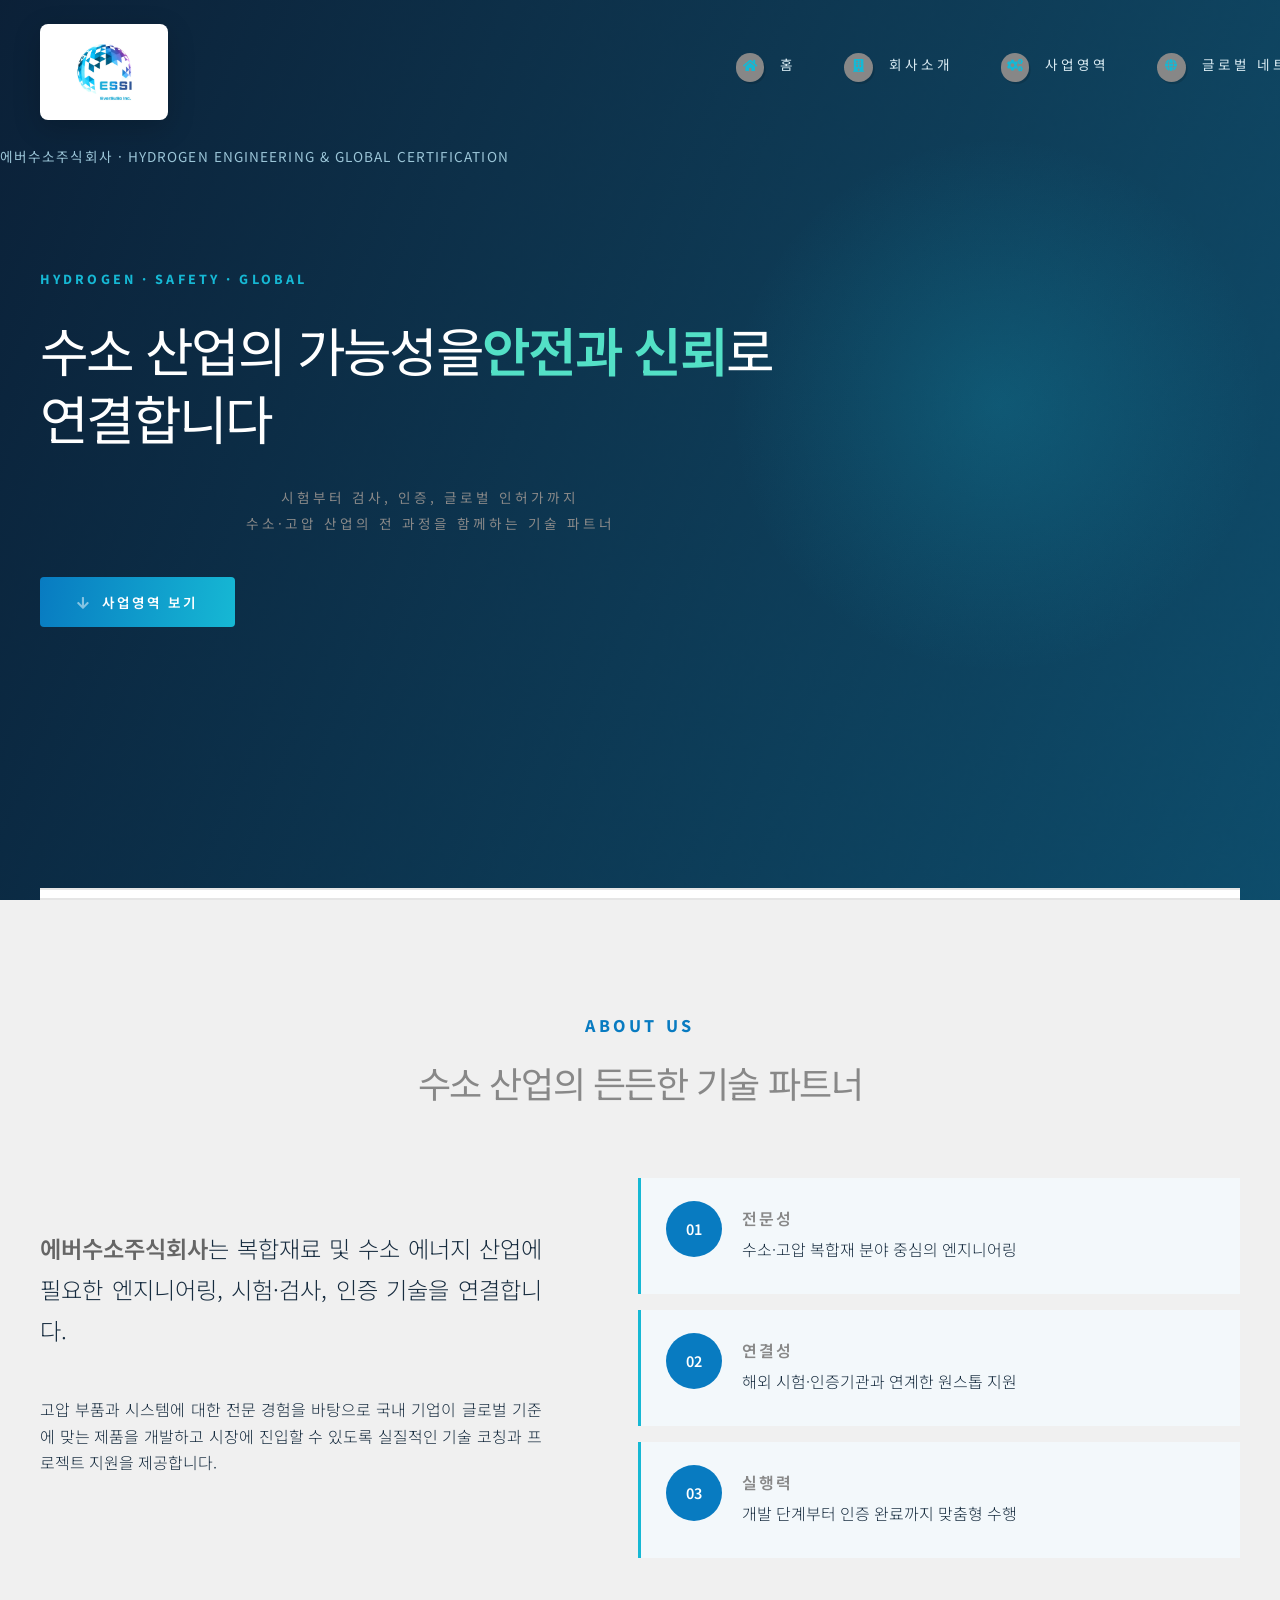
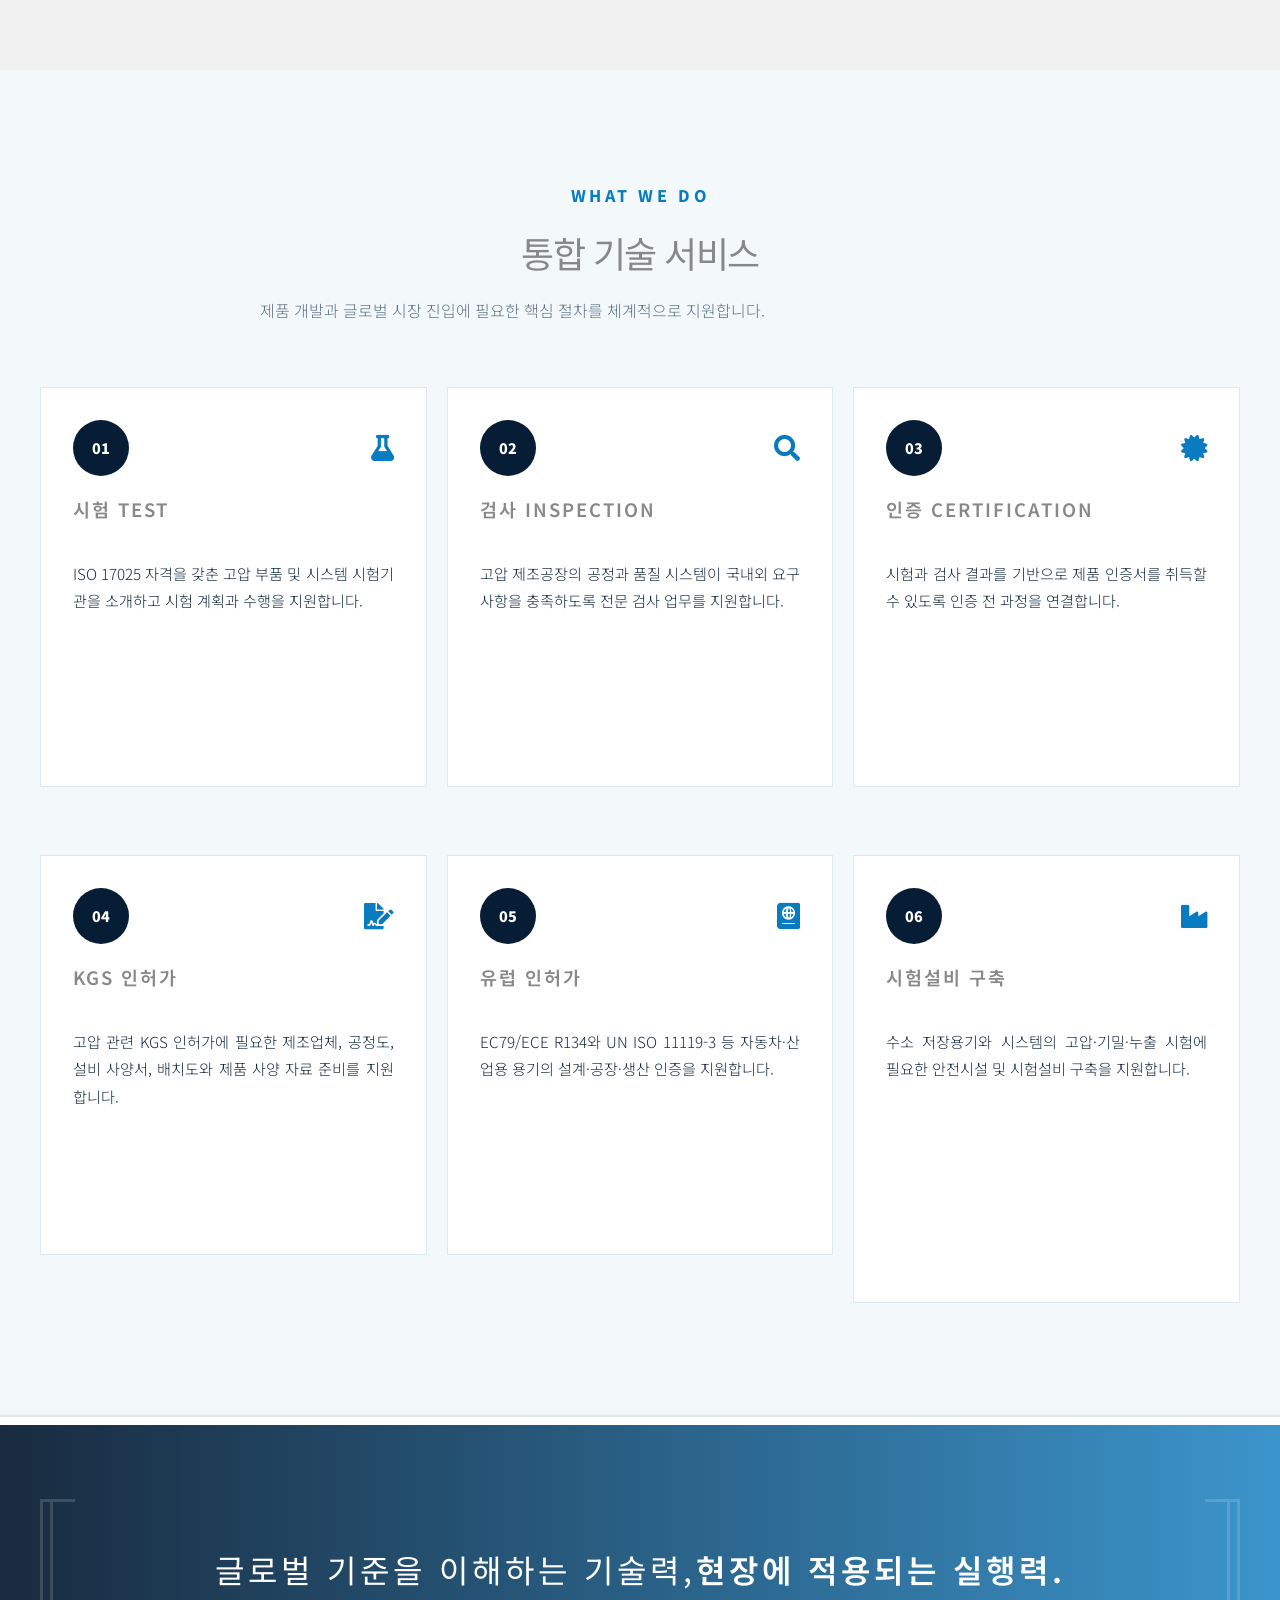
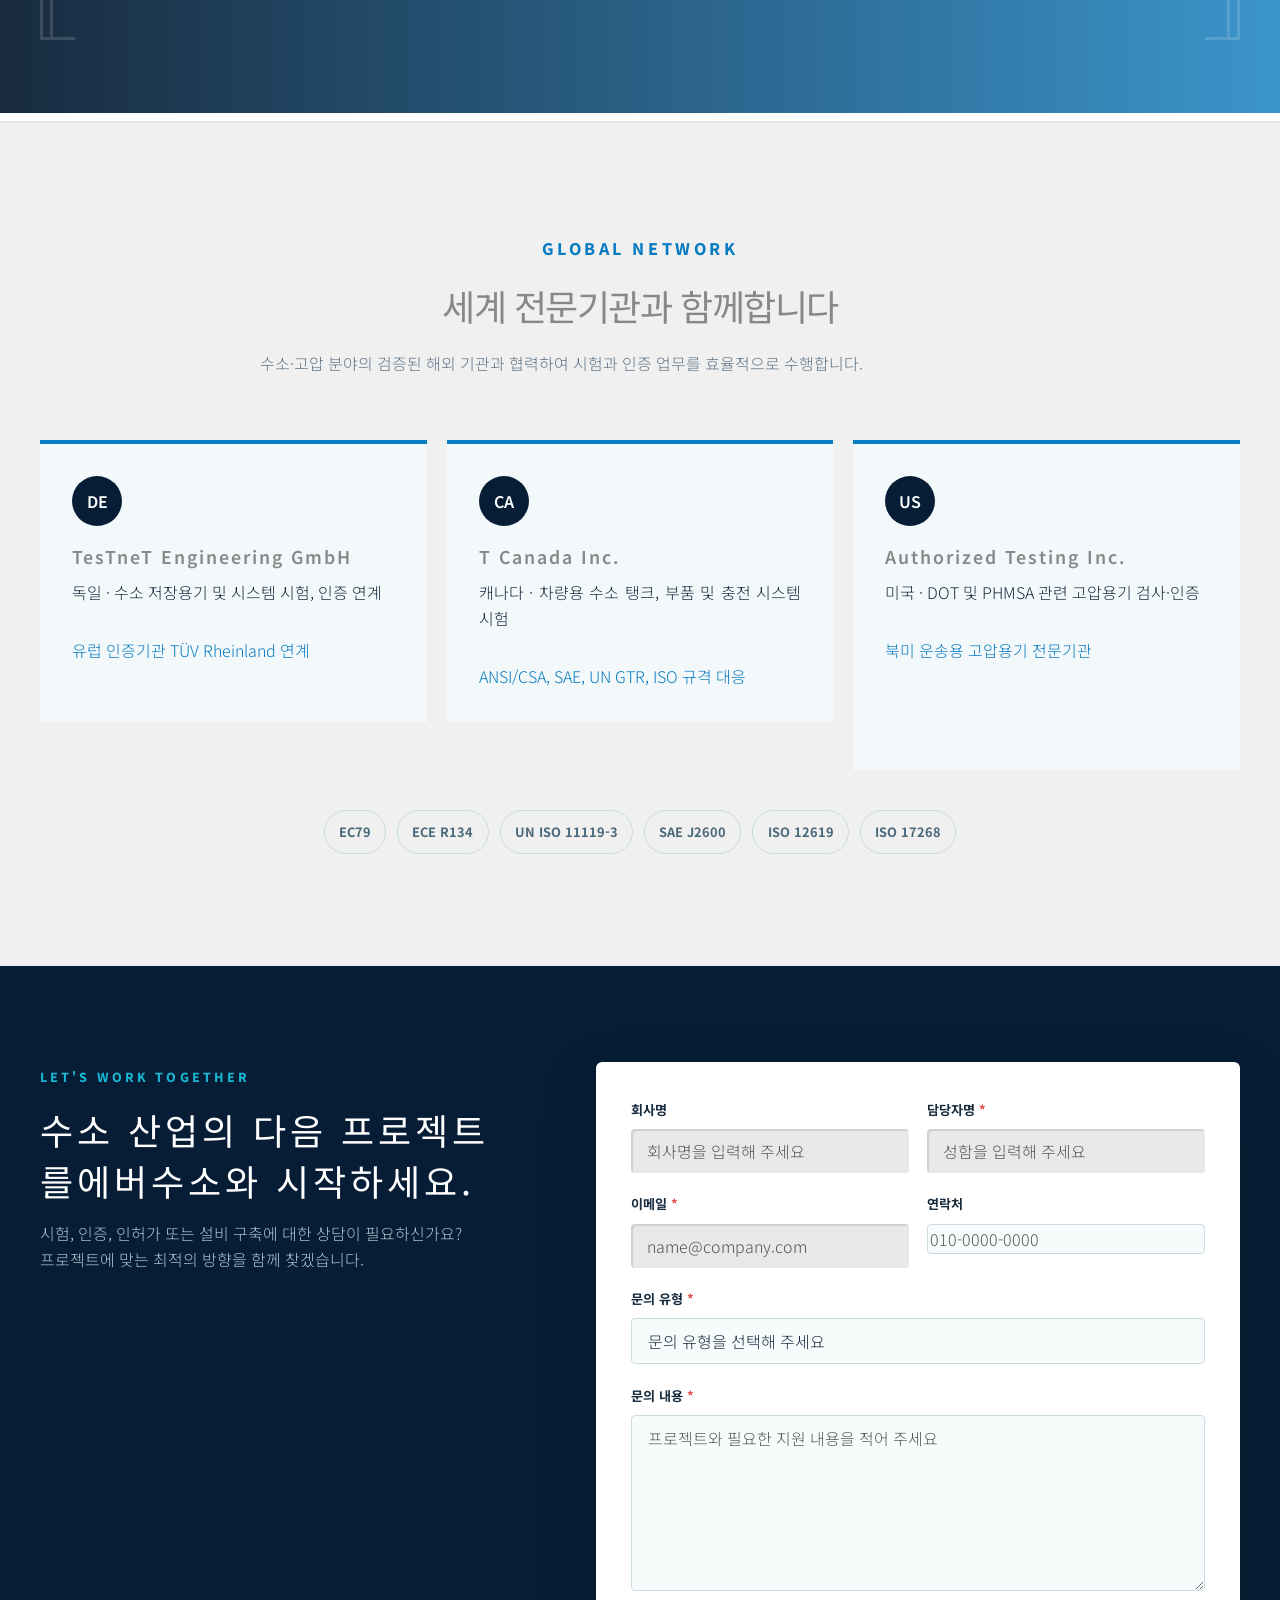
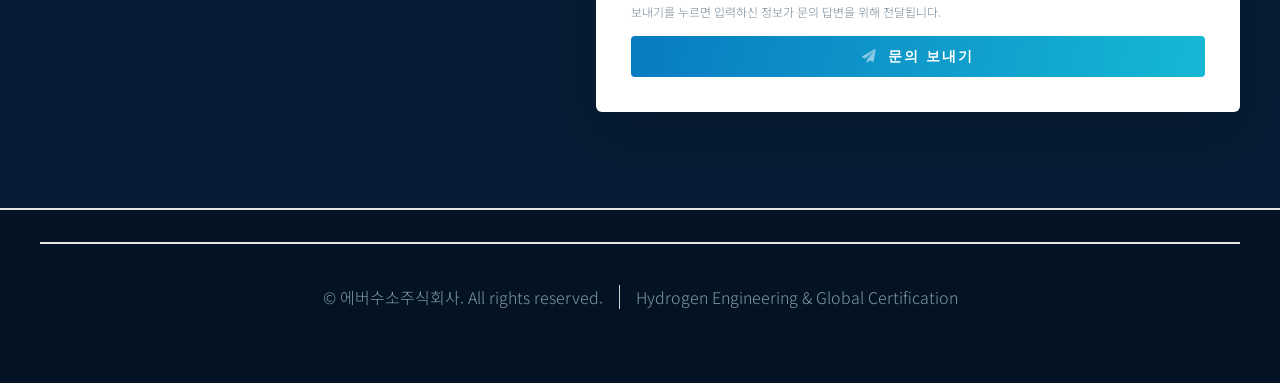
==== commit faf69f4f: "Replace text header with ESSI logo" ====
--- a/index.html
+++ b/index.html
@@ -8,13 +8,14 @@
 		<link rel="stylesheet" href="assets/css/main.css" />
 		<link rel="stylesheet" href="assets/css/company.css" />
 		<link rel="stylesheet" href="assets/css/contact.css" />
+		<link rel="stylesheet" href="assets/css/logo.css" />
 		<link rel="stylesheet" href="assets/css/alignment.css" />
 	</head>
 	<body class="homepage is-preload">
 		<div id="page-wrapper">
 			<section id="header">
 				<div class="container">
-					<h1 id="logo"><a href="index.html">EVERSUSO INC.</a></h1>
+					<h1 id="logo"><a href="#header" aria-label="ESSI 에버수소 홈"><img src="images/essi-logo.jpg" alt="ESSI EverSuso Inc." /></a></h1>
 					<p>에버수소주식회사 · Hydrogen Engineering &amp; Global Certification</p>
 					<nav id="nav">
 						<ul>
--- a/assets/css/logo.css
+++ b/assets/css/logo.css
@@ -0,0 +1,64 @@
+/* ESSI brand header */
+#header > .container { padding-top: 1.5em; }
+
+#logo {
+	width: 150px;
+	height: 112px;
+	margin: 0;
+	font-size: 1em;
+	letter-spacing: 0;
+	text-align: left;
+}
+
+#logo a {
+	display: block;
+	width: 100%;
+	height: 100%;
+	padding: .4em;
+	border: 0;
+	border-radius: 8px;
+	background: #fff;
+	box-shadow: 0 8px 28px rgba(0, 0, 0, .18);
+}
+
+#logo img {
+	display: block;
+	width: 100%;
+	height: 100%;
+	object-fit: contain;
+}
+
+#header > div > p {
+	position: absolute;
+	top: 9em;
+	left: 0;
+}
+
+#nav {
+	top: 2.4em;
+	left: 210px;
+	right: 0;
+	text-align: right;
+}
+
+#nav > ul > li { margin-right: 1.65em; }
+#nav > ul > li:last-child { margin-right: 0; }
+
+@media screen and (max-width: 1280px) {
+	#logo { width: 128px; height: 96px; }
+	#header > div > p { top: 8em; }
+	#nav { left: 165px; }
+	#nav > ul > li { margin-right: 1em; }
+	#nav > ul > li > a > span { padding-left: .45em; }
+}
+
+@media screen and (max-width: 980px) {
+	#logo { width: 112px; height: 84px; margin-left: 3em; }
+	#header > div > p { position: static; margin: .8em 0 0 3.2em; }
+}
+
+@media screen and (max-width: 736px) {
+	#header > .container { padding-top: 1.25em; }
+	#logo { width: 96px; height: 72px; margin-left: 2.6em; }
+	#header > div > p { margin-left: 3em; font-size: .72em; line-height: 1.5; }
+}
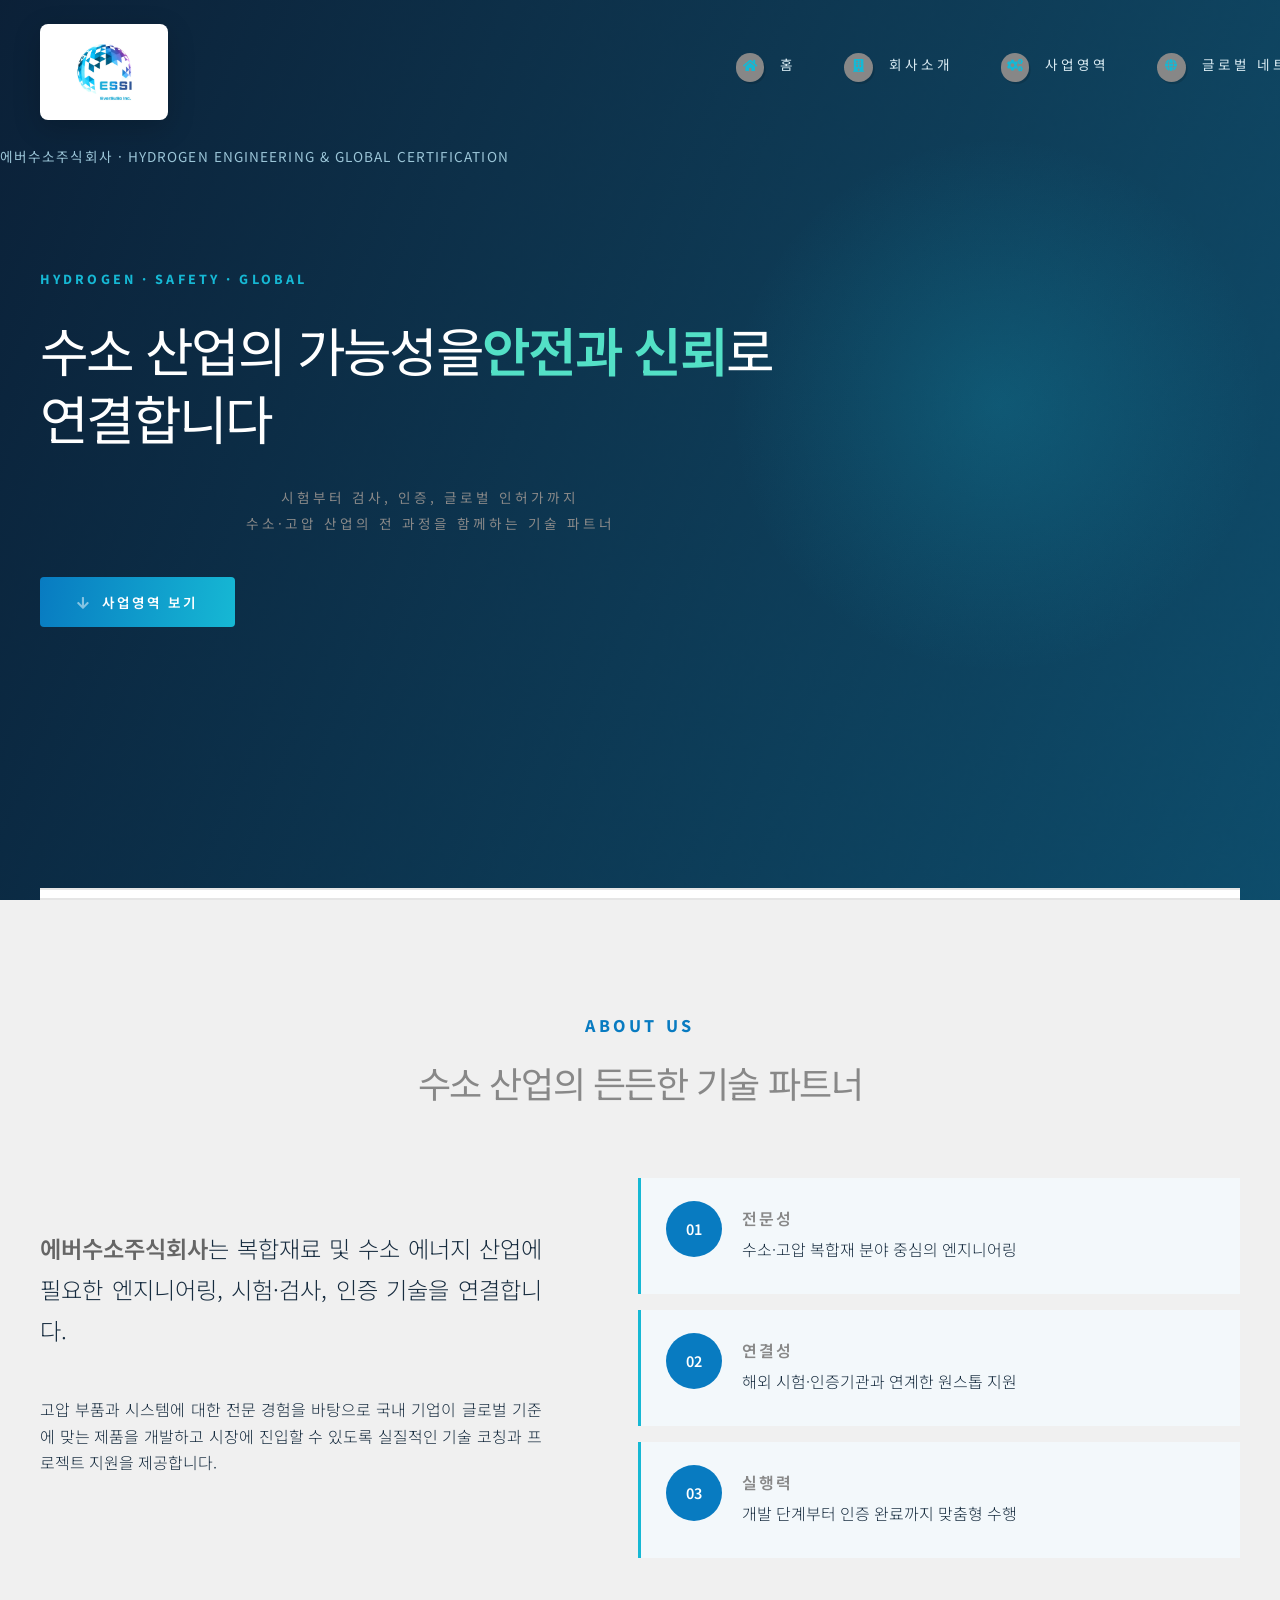
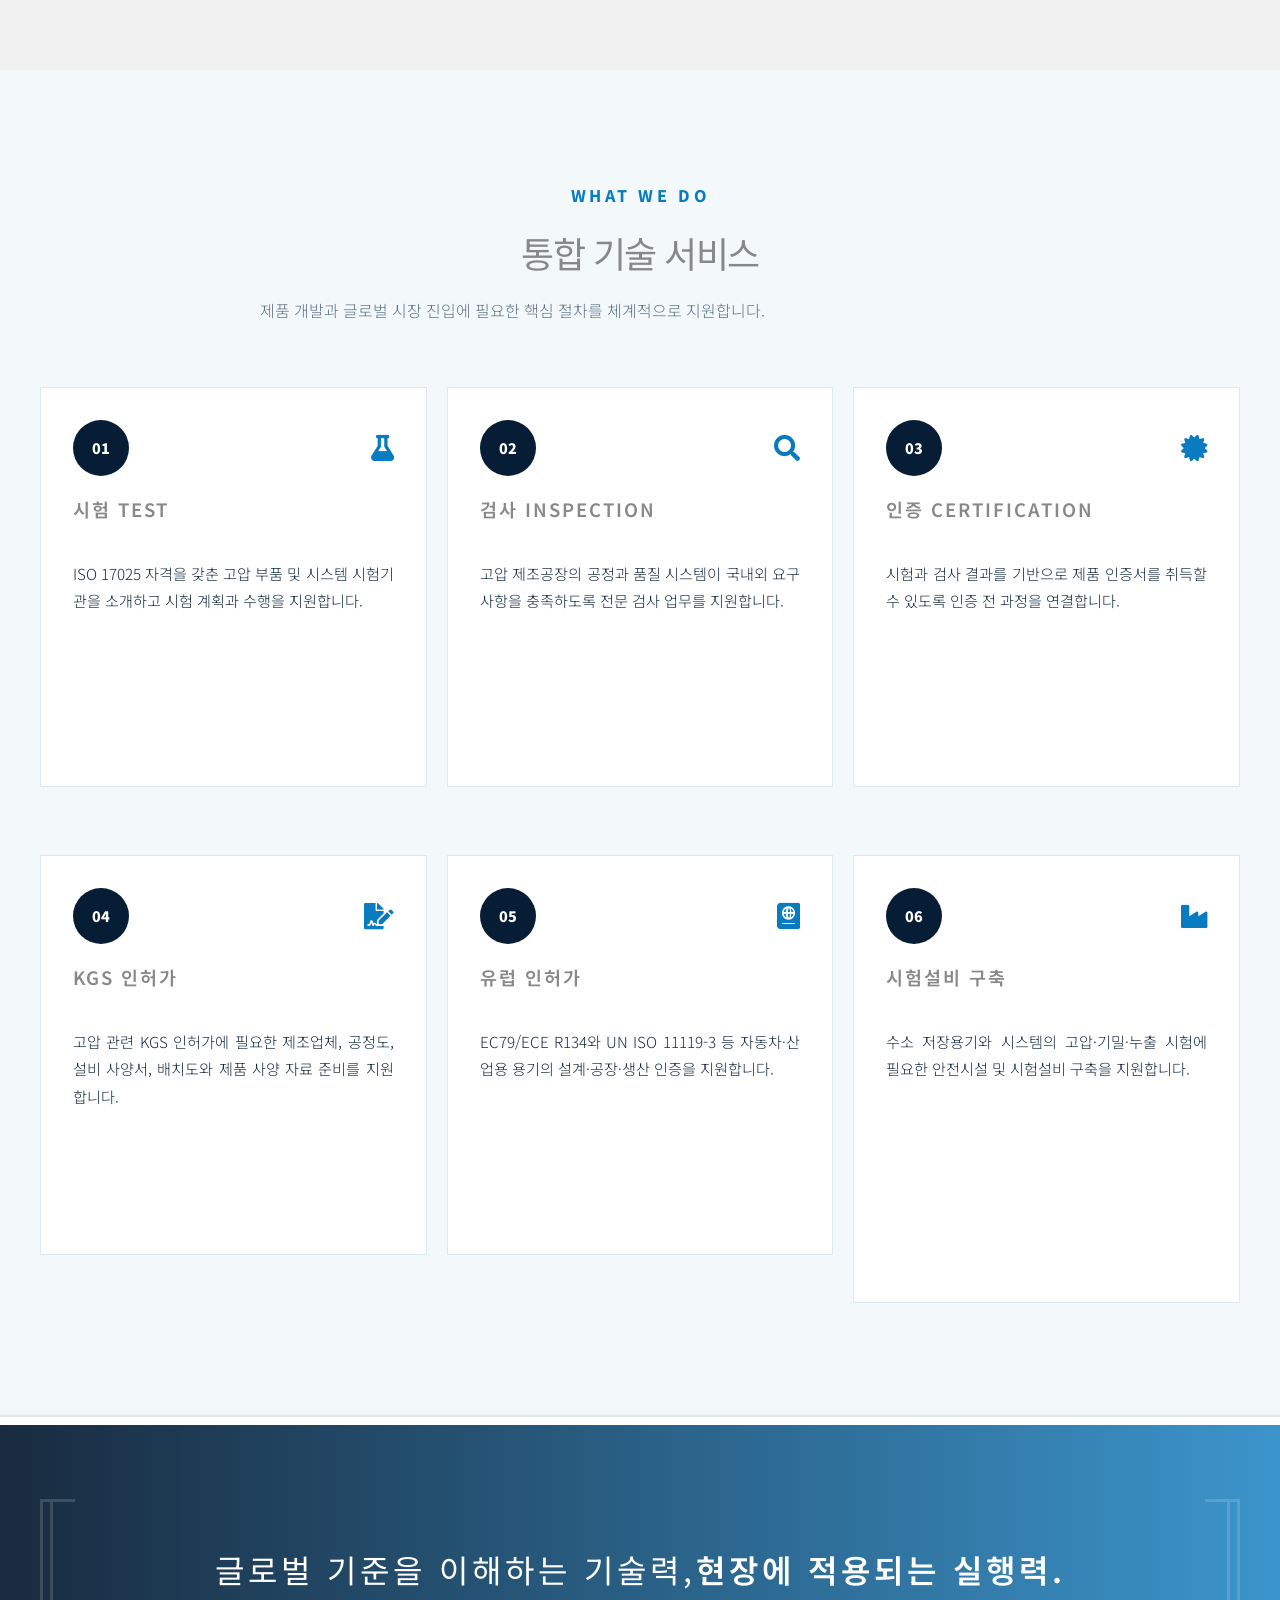
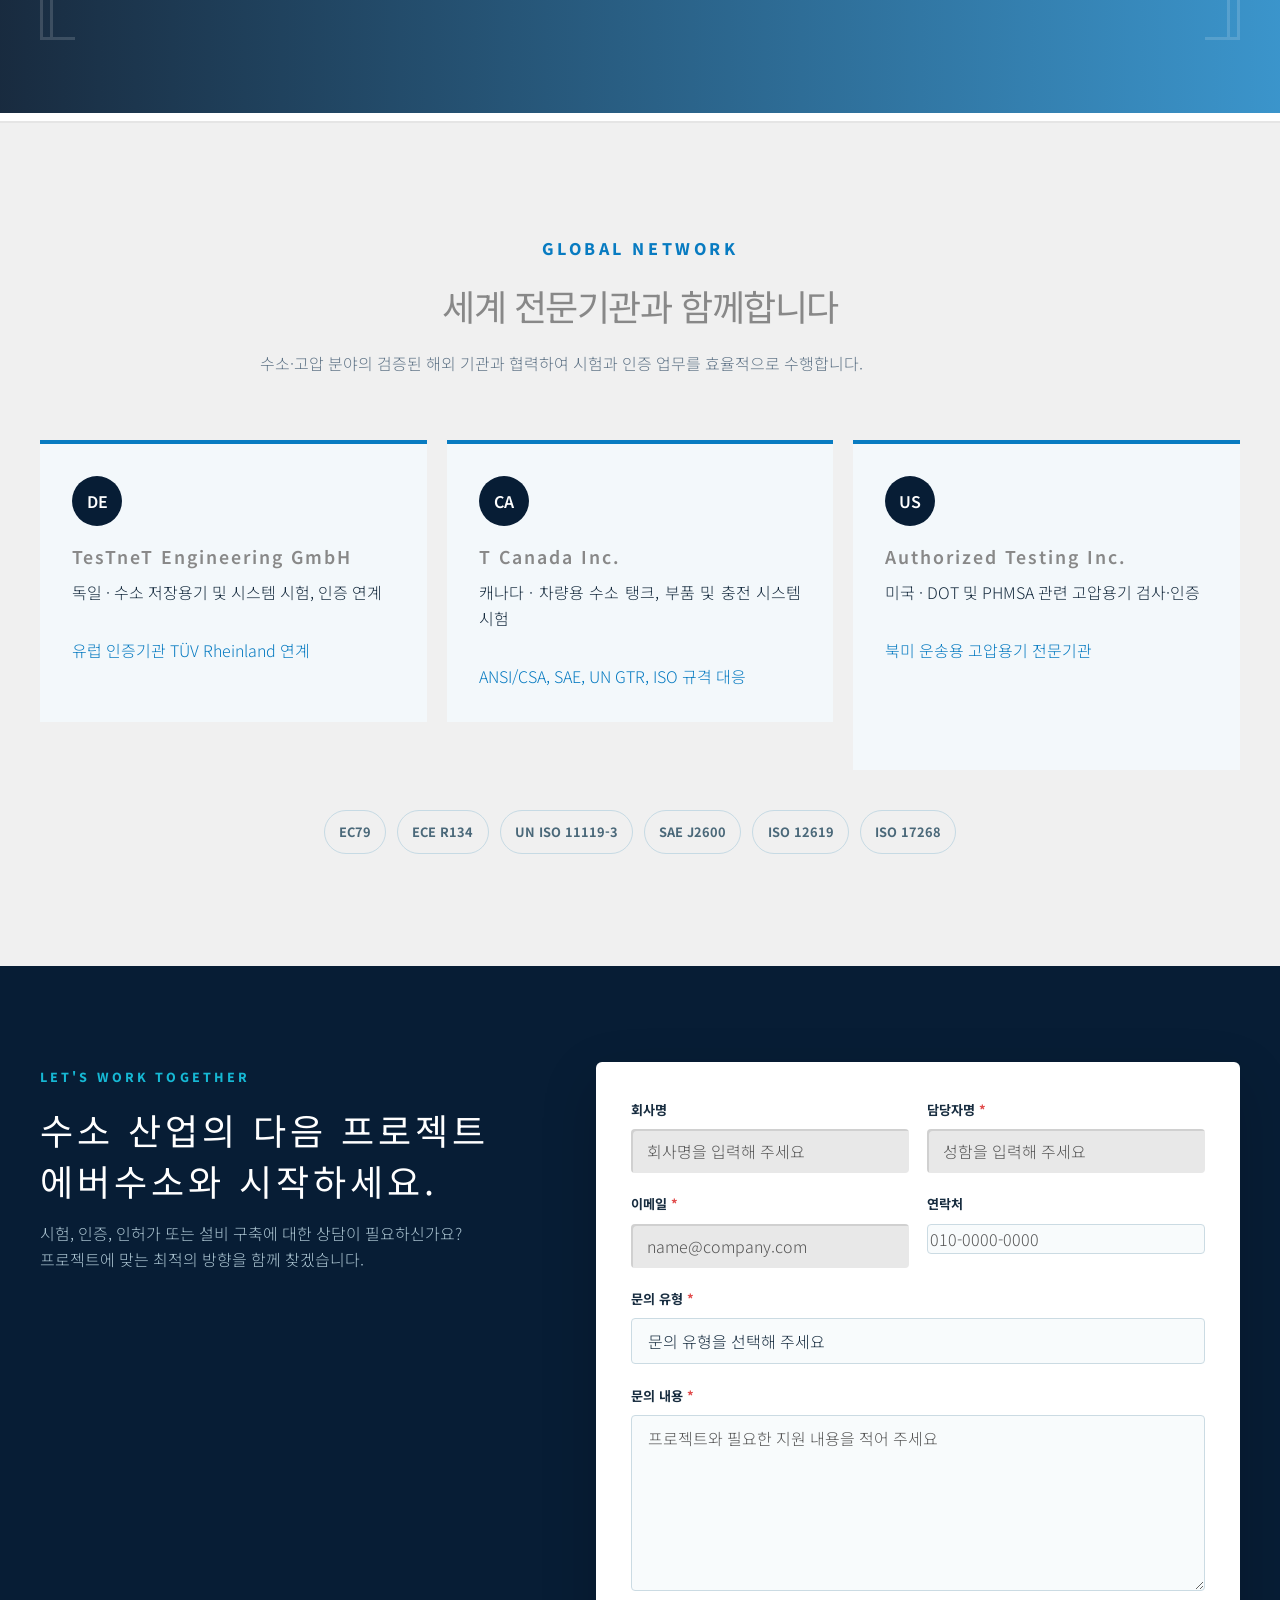
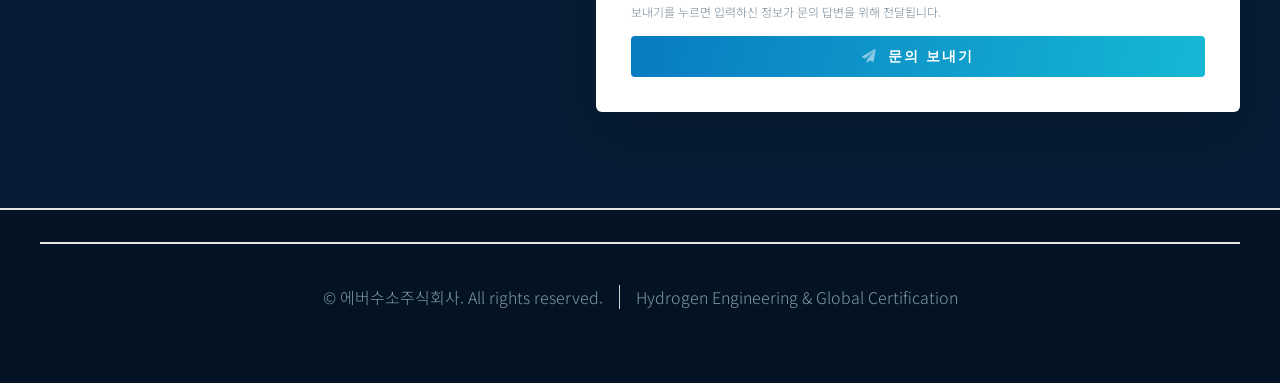
==== commit e2650da0: "Update contact heading copy" ====
--- a/index.html
+++ b/index.html
@@ -79,7 +79,7 @@
 
 			<section id="contact">
 				<div class="container contact-box">
-					<div class="contact-copy"><span class="eyebrow">LET'S WORK TOGETHER</span><h2>수소 산업의 다음 프로젝트를<br />에버수소와 시작하세요.</h2><p>시험, 인증, 인허가 또는 설비 구축에 대한 상담이 필요하신가요?<br />프로젝트에 맞는 최적의 방향을 함께 찾겠습니다.</p></div>
+					<div class="contact-copy"><span class="eyebrow">LET'S WORK TOGETHER</span><h2>수소 산업의 다음 프로젝트<br />에버수소와 시작하세요.</h2><p>시험, 인증, 인허가 또는 설비 구축에 대한 상담이 필요하신가요?<br />프로젝트에 맞는 최적의 방향을 함께 찾겠습니다.</p></div>
 					<form class="contact-form" action="https://formspree.io/f/xdendnne" method="POST">
 						<input type="hidden" name="_subject" value="에버수소 홈페이지 신규 문의" />
 						<div class="form-grid">
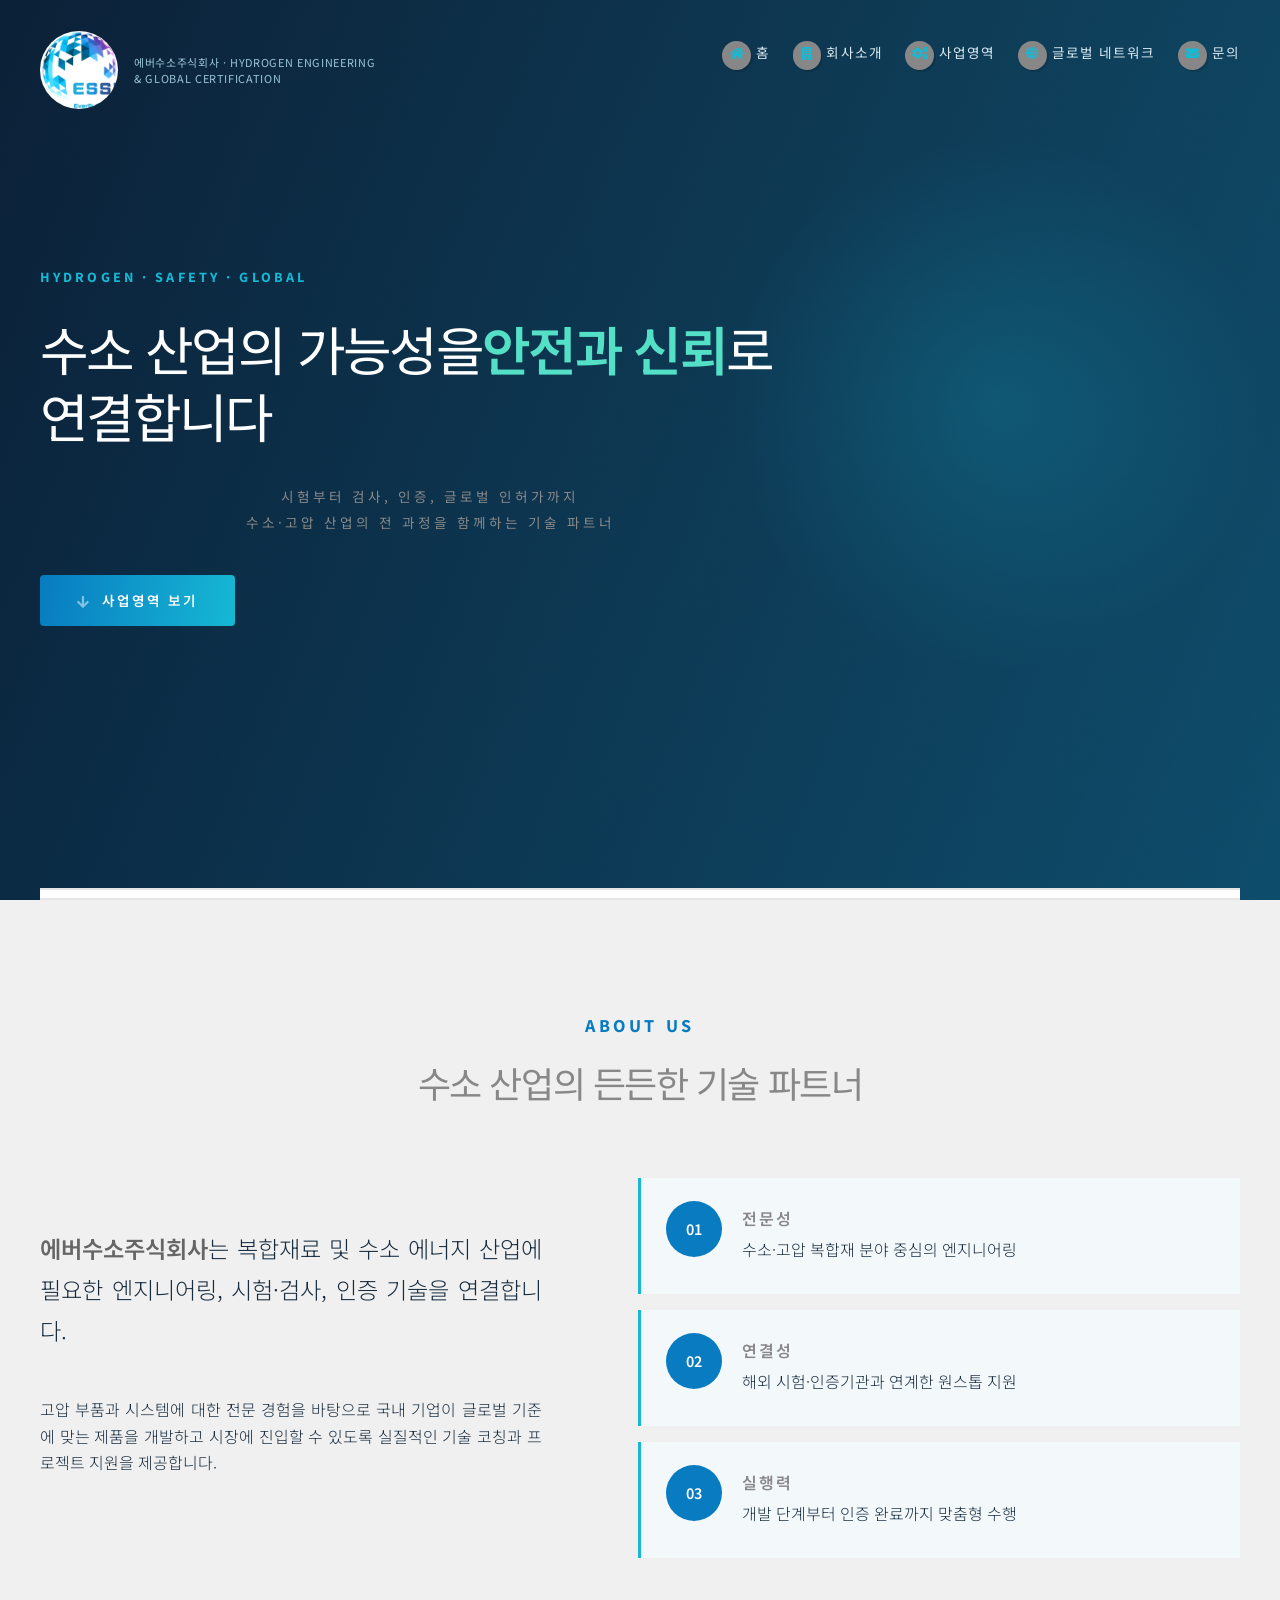
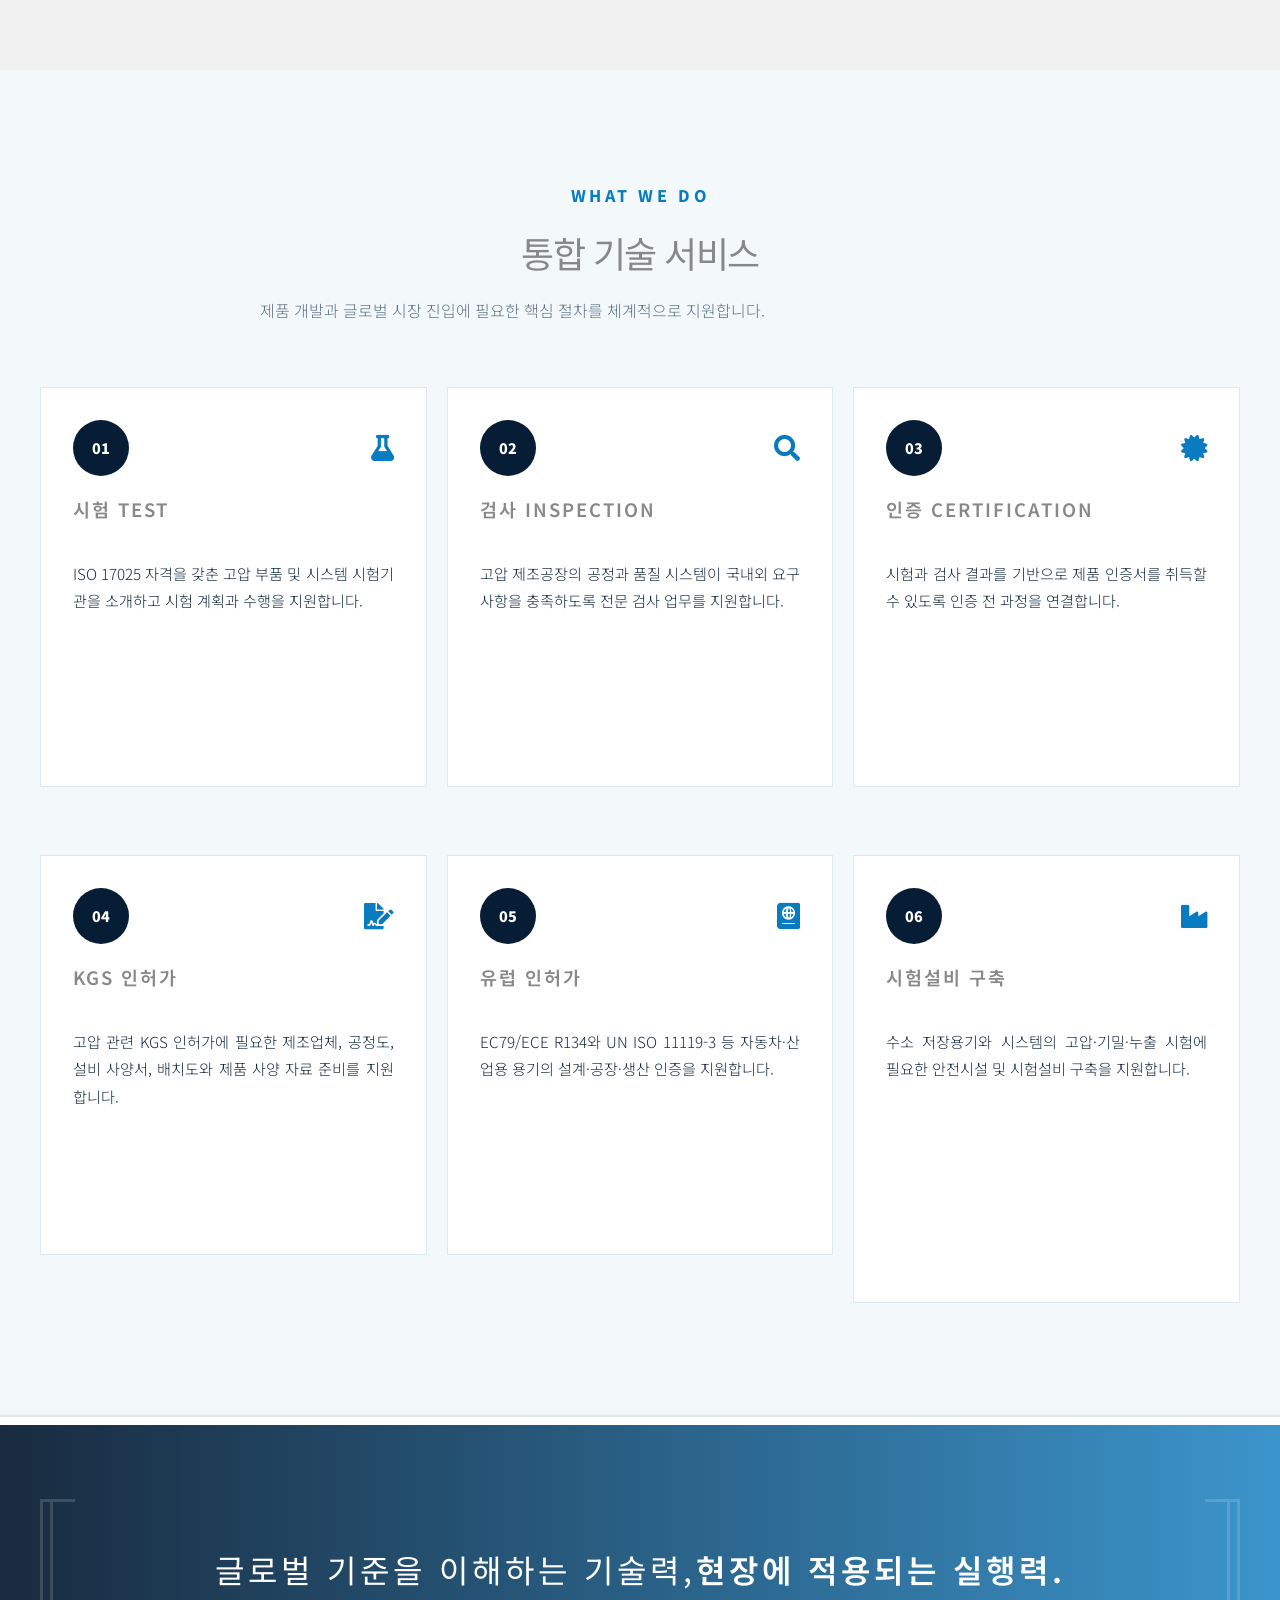
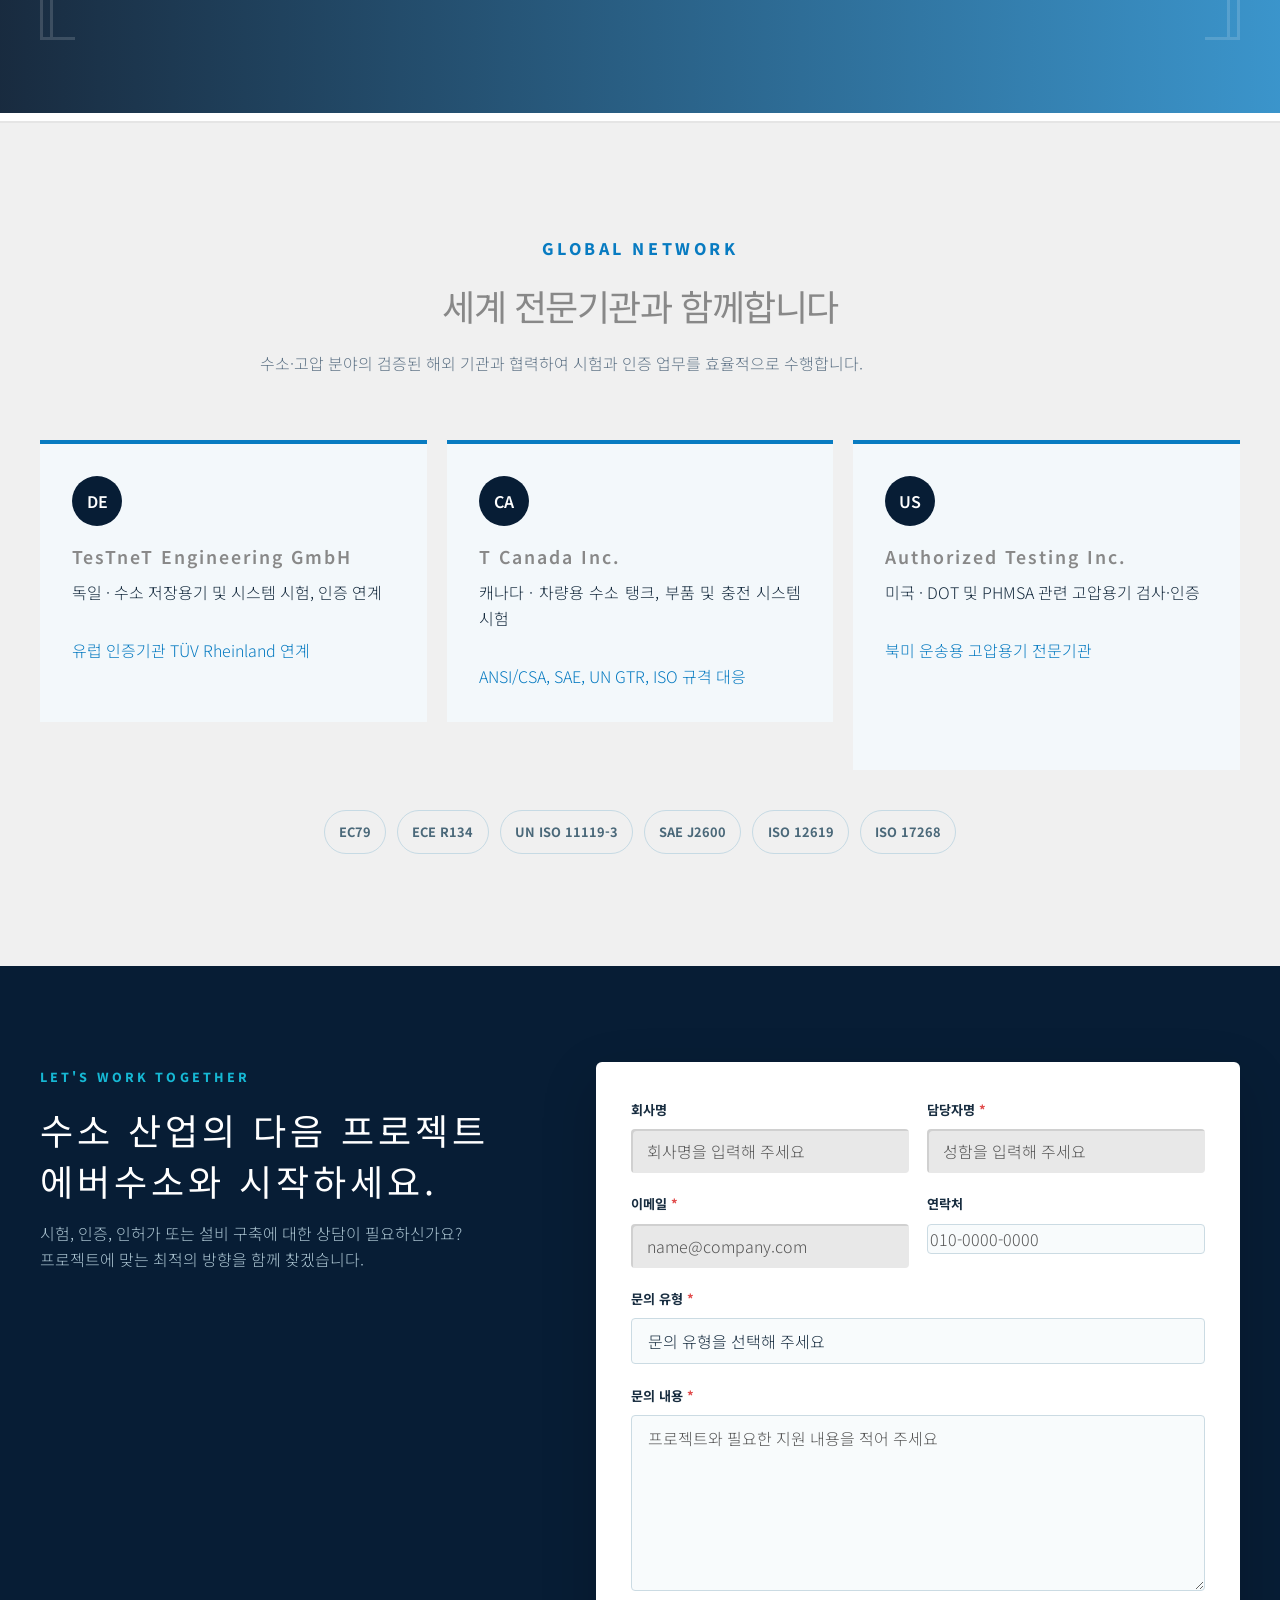
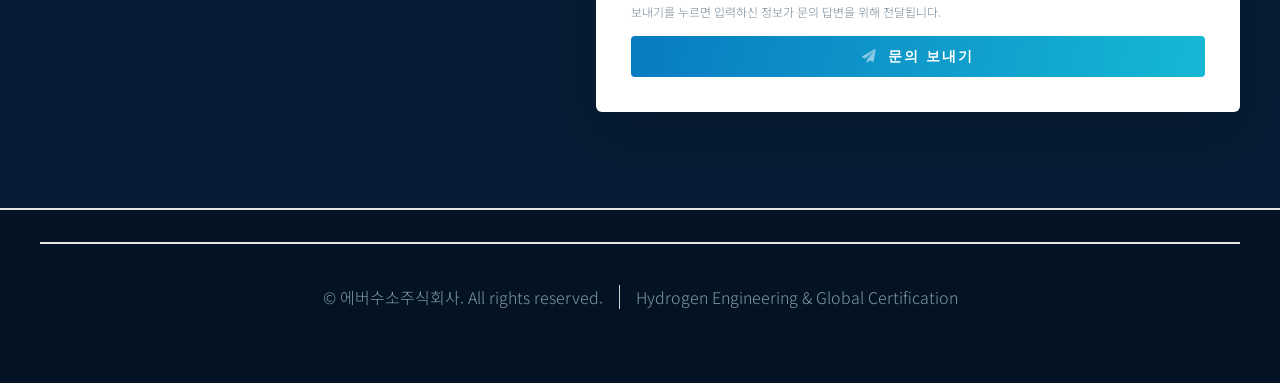
==== commit a8cc4a00: "Refine ESSI header layout" ====
--- a/index.html
+++ b/index.html
@@ -15,17 +15,19 @@
 		<div id="page-wrapper">
 			<section id="header">
 				<div class="container">
-					<h1 id="logo"><a href="#header" aria-label="ESSI 에버수소 홈"><img src="images/essi-logo.jpg" alt="ESSI EverSuso Inc." /></a></h1>
-					<p>에버수소주식회사 · Hydrogen Engineering &amp; Global Certification</p>
-					<nav id="nav">
-						<ul>
-							<li><a class="icon solid fa-home" href="#header"><span>홈</span></a></li>
-							<li><a class="icon solid fa-building" href="#about"><span>회사소개</span></a></li>
-							<li><a class="icon solid fa-cogs" href="#services"><span>사업영역</span></a></li>
-							<li><a class="icon solid fa-globe" href="#partners"><span>글로벌 네트워크</span></a></li>
-							<li><a class="icon solid fa-envelope" href="#contact"><span>문의</span></a></li>
-						</ul>
-					</nav>
+					<div class="header-bar">
+						<h1 id="logo"><a href="#header" aria-label="ESSI 에버수소 홈"><img src="images/essi-logo.jpg" alt="ESSI EverSuso Inc." /></a></h1>
+						<p class="company-tagline">에버수소주식회사 · Hydrogen Engineering &amp; Global Certification</p>
+						<nav id="nav">
+							<ul>
+								<li><a class="icon solid fa-home" href="#header"><span>홈</span></a></li>
+								<li><a class="icon solid fa-building" href="#about"><span>회사소개</span></a></li>
+								<li><a class="icon solid fa-cogs" href="#services"><span>사업영역</span></a></li>
+								<li><a class="icon solid fa-globe" href="#partners"><span>글로벌 네트워크</span></a></li>
+								<li><a class="icon solid fa-envelope" href="#contact"><span>문의</span></a></li>
+							</ul>
+						</nav>
+					</div>
 					<div class="hero-copy">
 						<span class="eyebrow">HYDROGEN · SAFETY · GLOBAL</span>
 						<h2>수소 산업의 가능성을<br /><strong>안전과 신뢰</strong>로 연결합니다</h2>
--- a/assets/css/logo.css
+++ b/assets/css/logo.css
@@ -1,64 +1,84 @@
 /* ESSI brand header */
-#header > .container { padding-top: 1.5em; }
+#header > .container { padding-top: 1.4em; }
+
+.header-bar {
+	display: flex;
+	align-items: center;
+	gap: 1.35em;
+	min-height: 96px;
+}
 
 #logo {
-	width: 150px;
-	height: 112px;
+	flex: 0 0 92px;
+	width: 92px;
+	height: 92px;
 	margin: 0;
 	font-size: 1em;
 	letter-spacing: 0;
-	text-align: left;
 }
 
 #logo a {
 	display: block;
 	width: 100%;
 	height: 100%;
-	padding: .4em;
+	overflow: hidden;
 	border: 0;
-	border-radius: 8px;
-	background: #fff;
-	box-shadow: 0 8px 28px rgba(0, 0, 0, .18);
+	border-radius: 50%;
+	background: transparent;
 }
 
 #logo img {
 	display: block;
 	width: 100%;
 	height: 100%;
-	object-fit: contain;
+	object-fit: cover;
+	object-position: center 42%;
+	transform: scale(1.12);
 }
 
-#header > div > p {
-	position: absolute;
-	top: 9em;
-	left: 0;
+#header .company-tagline {
+	flex: 0 1 auto;
+	margin: 0;
+	color: #9bc5d7;
+	font-size: .76em;
+	line-height: 1.5;
+	letter-spacing: .06em;
+	text-align: left;
+	text-transform: uppercase;
 }
 
 #nav {
-	top: 2.4em;
-	left: 210px;
-	right: 0;
+	position: static;
+	flex: 1 0 auto;
+	width: auto;
+	margin-left: auto;
 	text-align: right;
 }
 
-#nav > ul > li { margin-right: 1.65em; }
-#nav > ul > li:last-child { margin-right: 0; }
+#nav > ul > li {
+	padding-right: 1.15em;
+}
+
+#nav > ul > li:last-child { padding-right: 0; }
+#nav > ul > li > a > span { letter-spacing: .08em; }
 
 @media screen and (max-width: 1280px) {
-	#logo { width: 128px; height: 96px; }
-	#header > div > p { top: 8em; }
-	#nav { left: 165px; }
-	#nav > ul > li { margin-right: 1em; }
-	#nav > ul > li > a > span { padding-left: .45em; }
+	.header-bar { gap: 1em; }
+	#logo { flex-basis: 78px; width: 78px; height: 78px; }
+	#header .company-tagline { max-width: 250px; font-size: .68em; }
+	#nav > ul > li { padding-right: .65em; }
+	#nav > ul > li > a:before { margin-right: .4em; }
 }
 
 @media screen and (max-width: 980px) {
-	#logo { width: 112px; height: 84px; margin-left: 3em; }
-	#header > div > p { position: static; margin: .8em 0 0 3.2em; }
+	.header-bar { min-height: 78px; padding-left: 3em; }
+	#logo { flex-basis: 72px; width: 72px; height: 72px; }
+	#header .company-tagline { max-width: none; }
 }
 
 @media screen and (max-width: 736px) {
-	#header > .container { padding-top: 1.25em; }
-	#logo { width: 96px; height: 72px; margin-left: 2.6em; }
-	#header > div > p { margin-left: 3em; font-size: .72em; line-height: 1.5; }
+	#header > .container { padding-top: 1em; }
+	.header-bar { gap: .8em; min-height: 64px; padding-left: 2.6em; }
+	#logo { flex-basis: 60px; width: 60px; height: 60px; }
+	#header .company-tagline { font-size: .58em; line-height: 1.45; }
 }
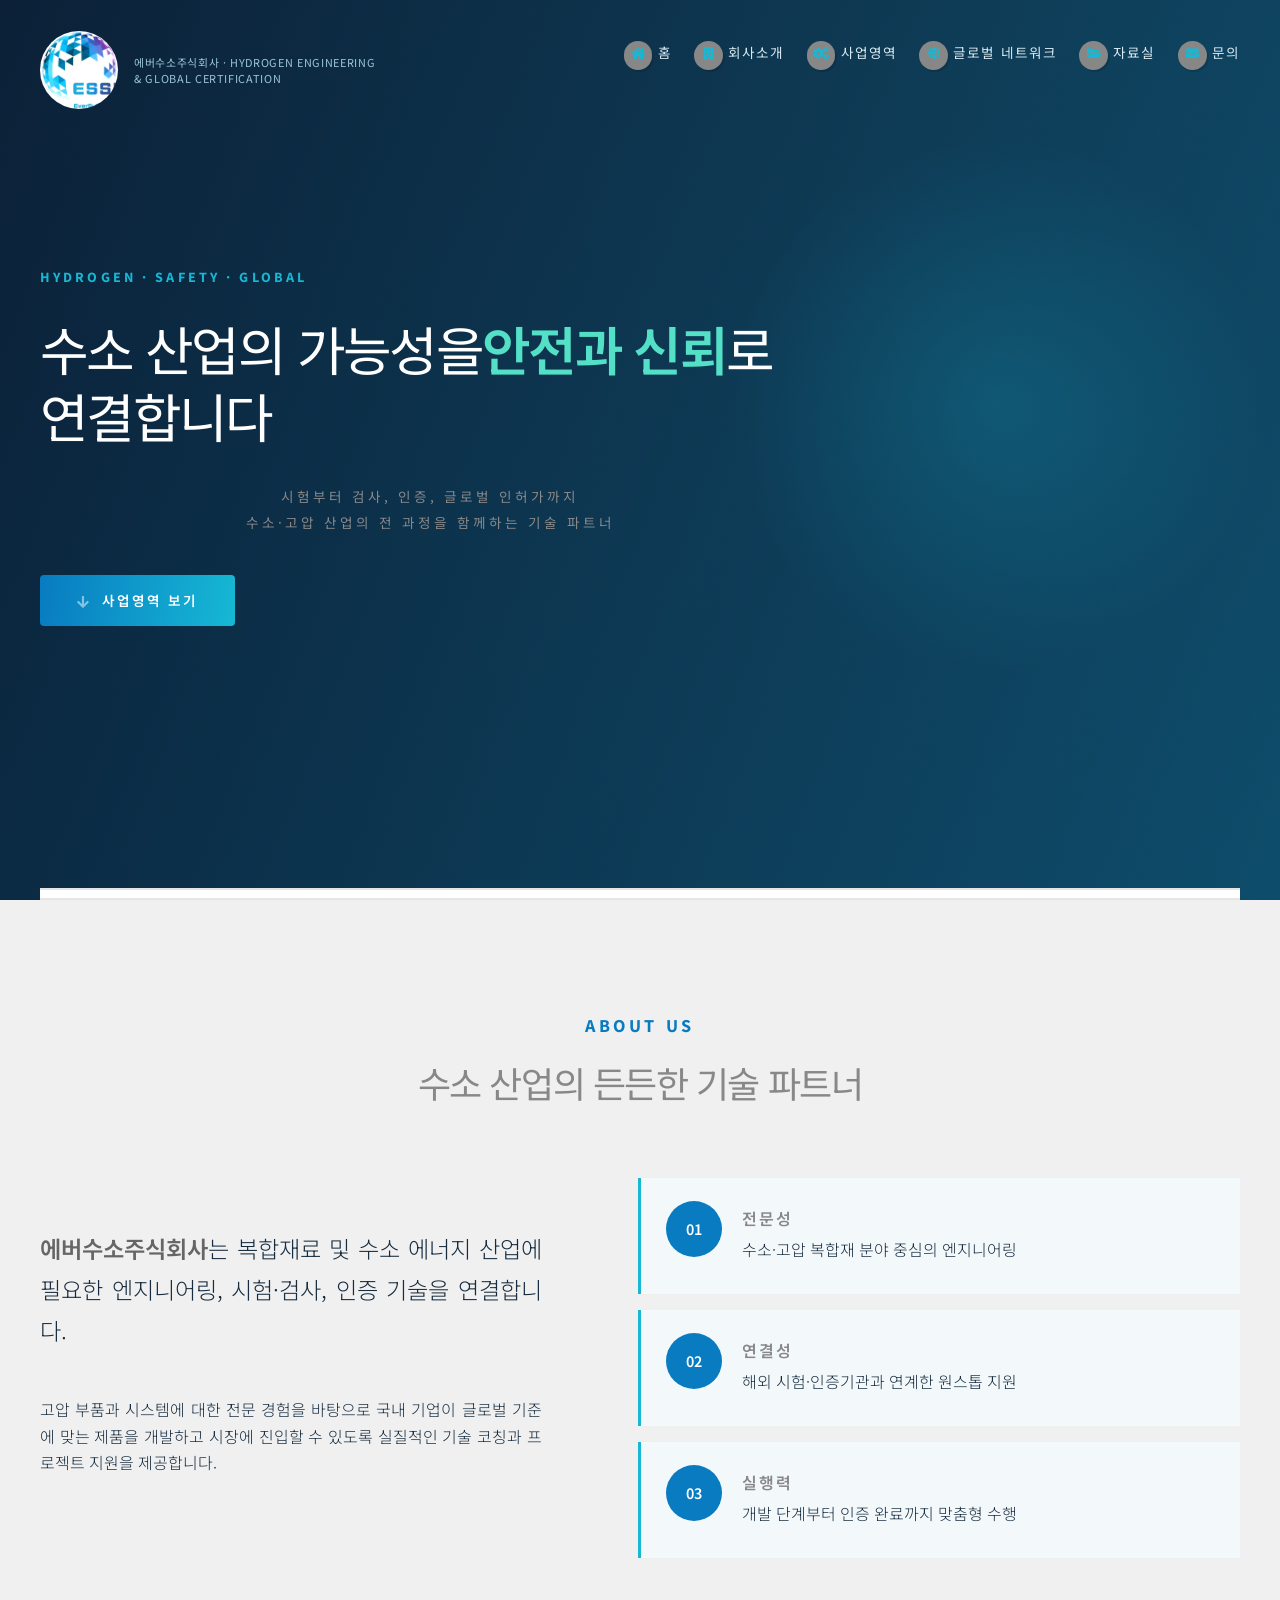
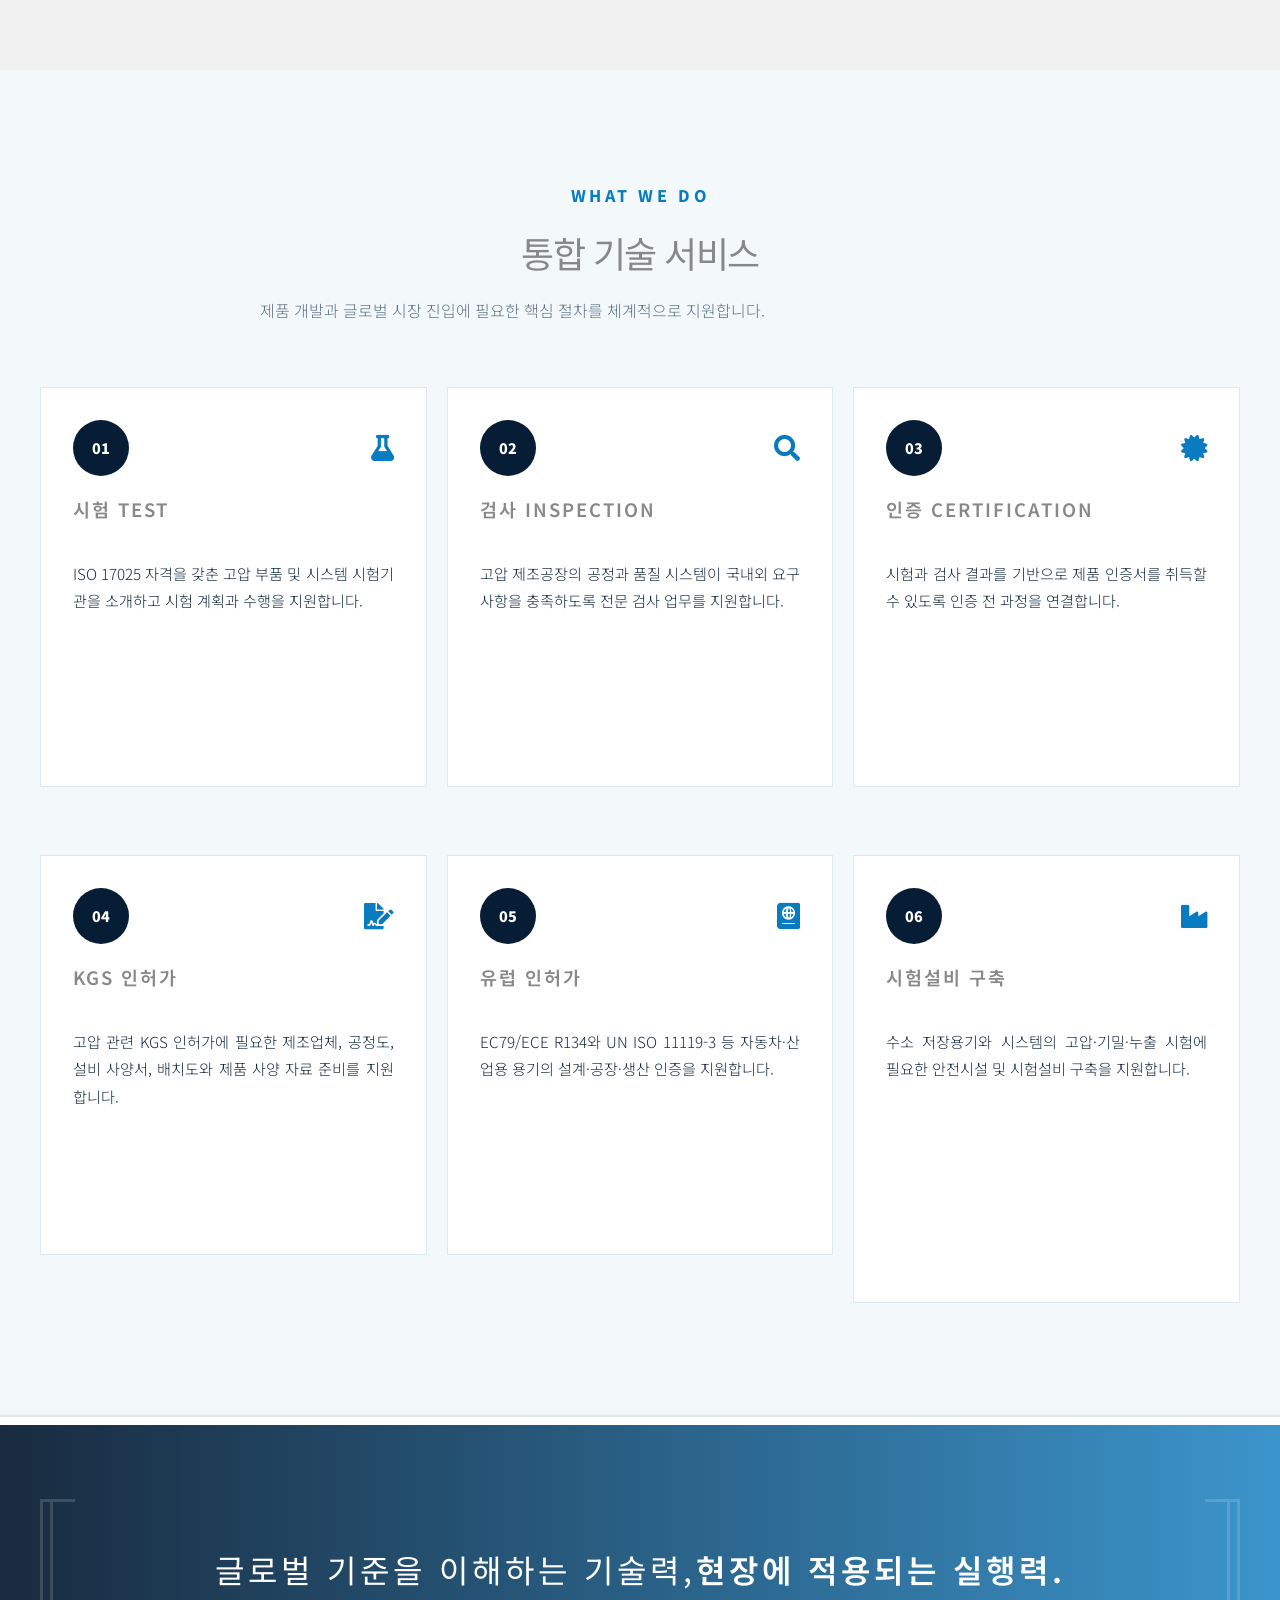
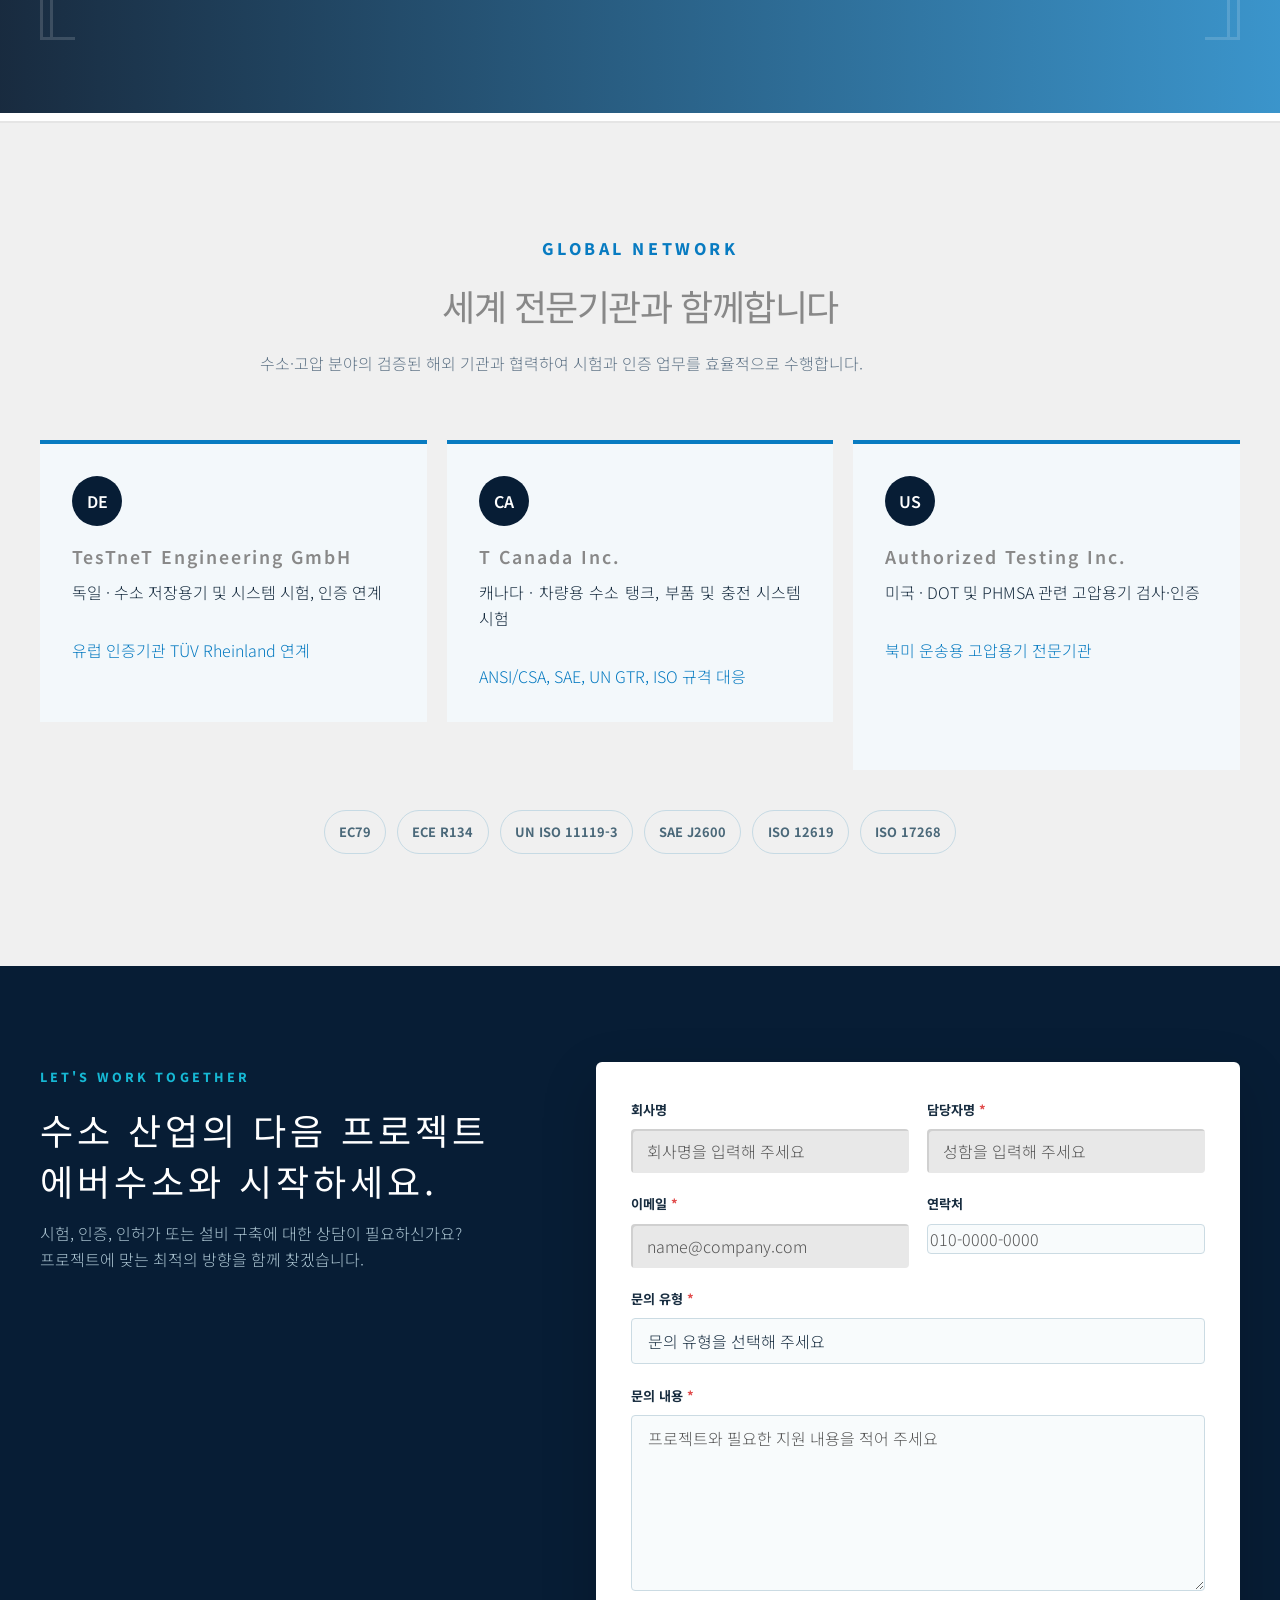
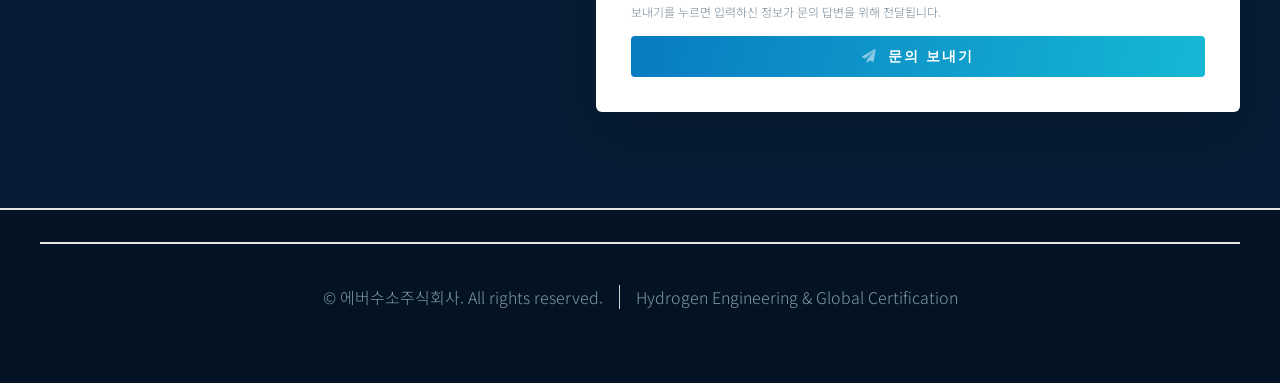
==== commit 973b5ce1: "Add Supabase resource board" ====
--- a/index.html
+++ b/index.html
@@ -24,6 +24,7 @@
 								<li><a class="icon solid fa-building" href="#about"><span>회사소개</span></a></li>
 								<li><a class="icon solid fa-cogs" href="#services"><span>사업영역</span></a></li>
 								<li><a class="icon solid fa-globe" href="#partners"><span>글로벌 네트워크</span></a></li>
+								<li><a class="icon solid fa-folder-open" href="board.html"><span>자료실</span></a></li>
 								<li><a class="icon solid fa-envelope" href="#contact"><span>문의</span></a></li>
 							</ul>
 						</nav>
